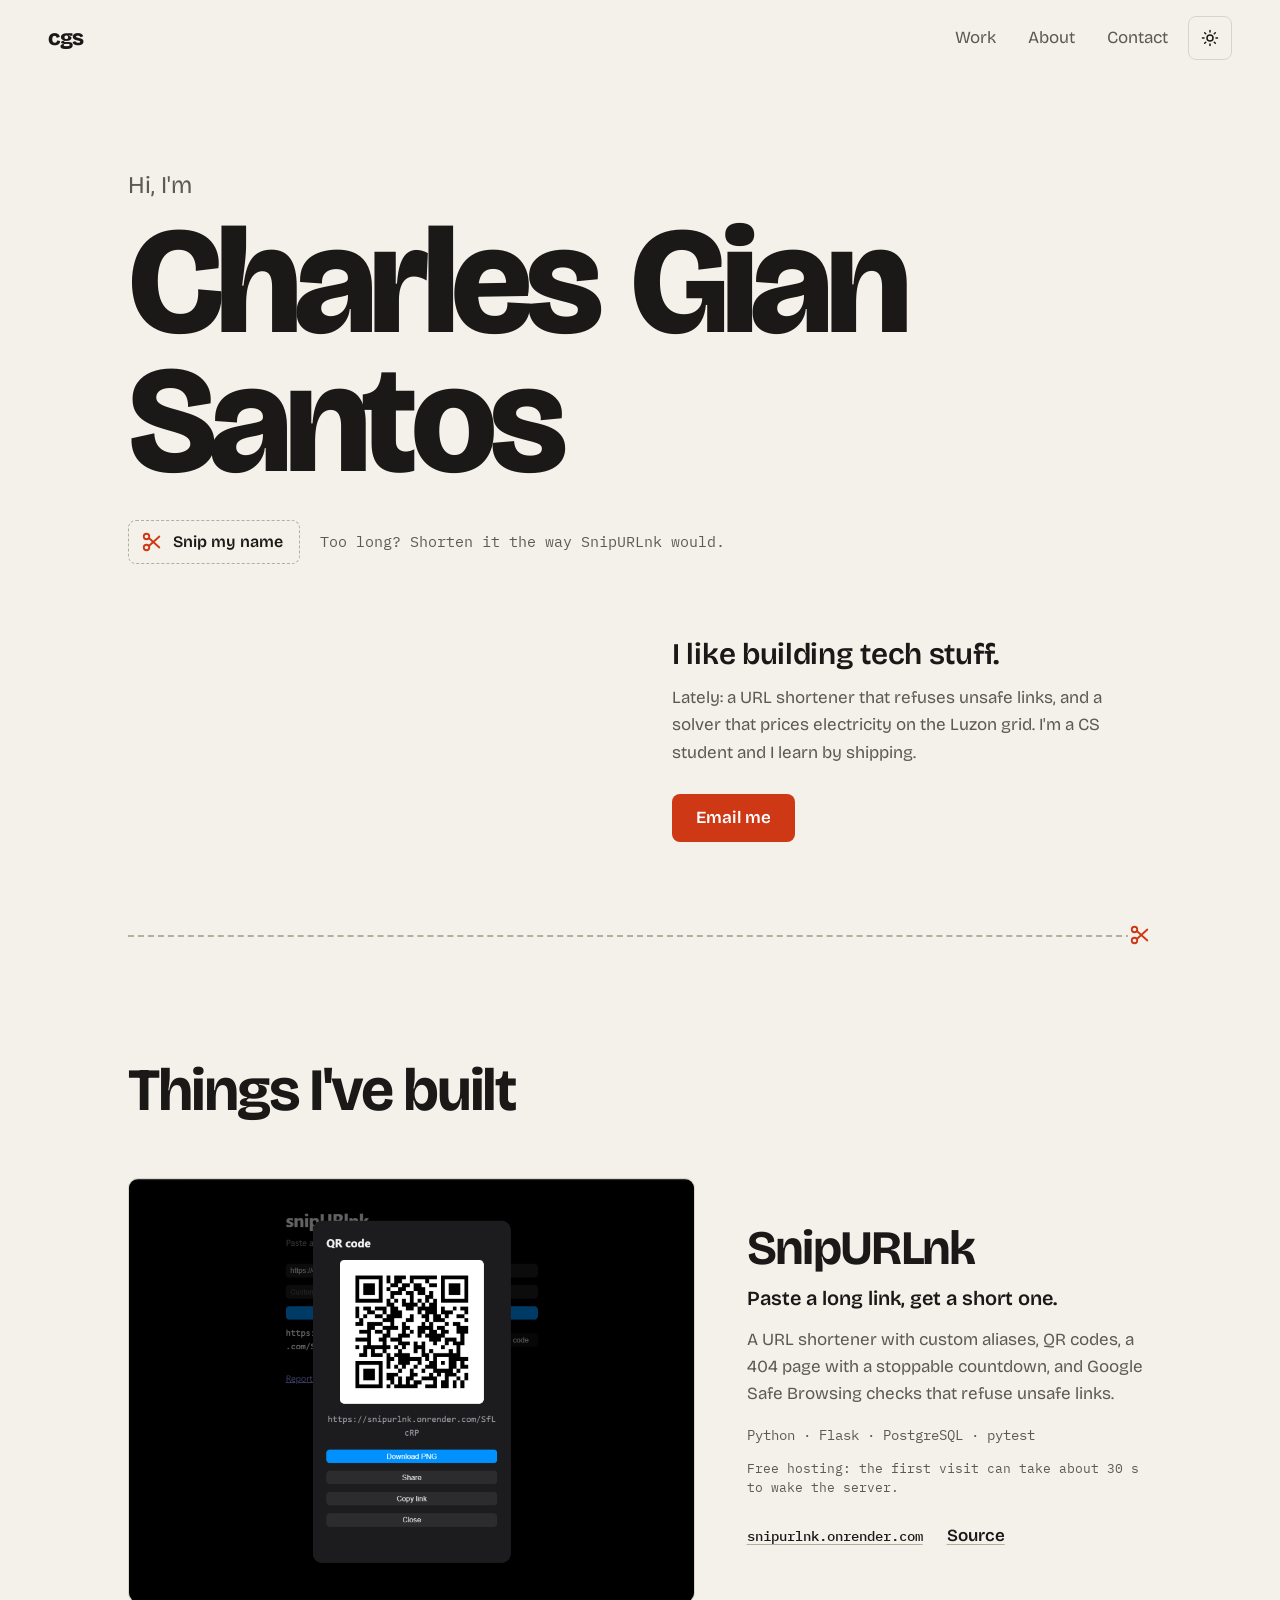
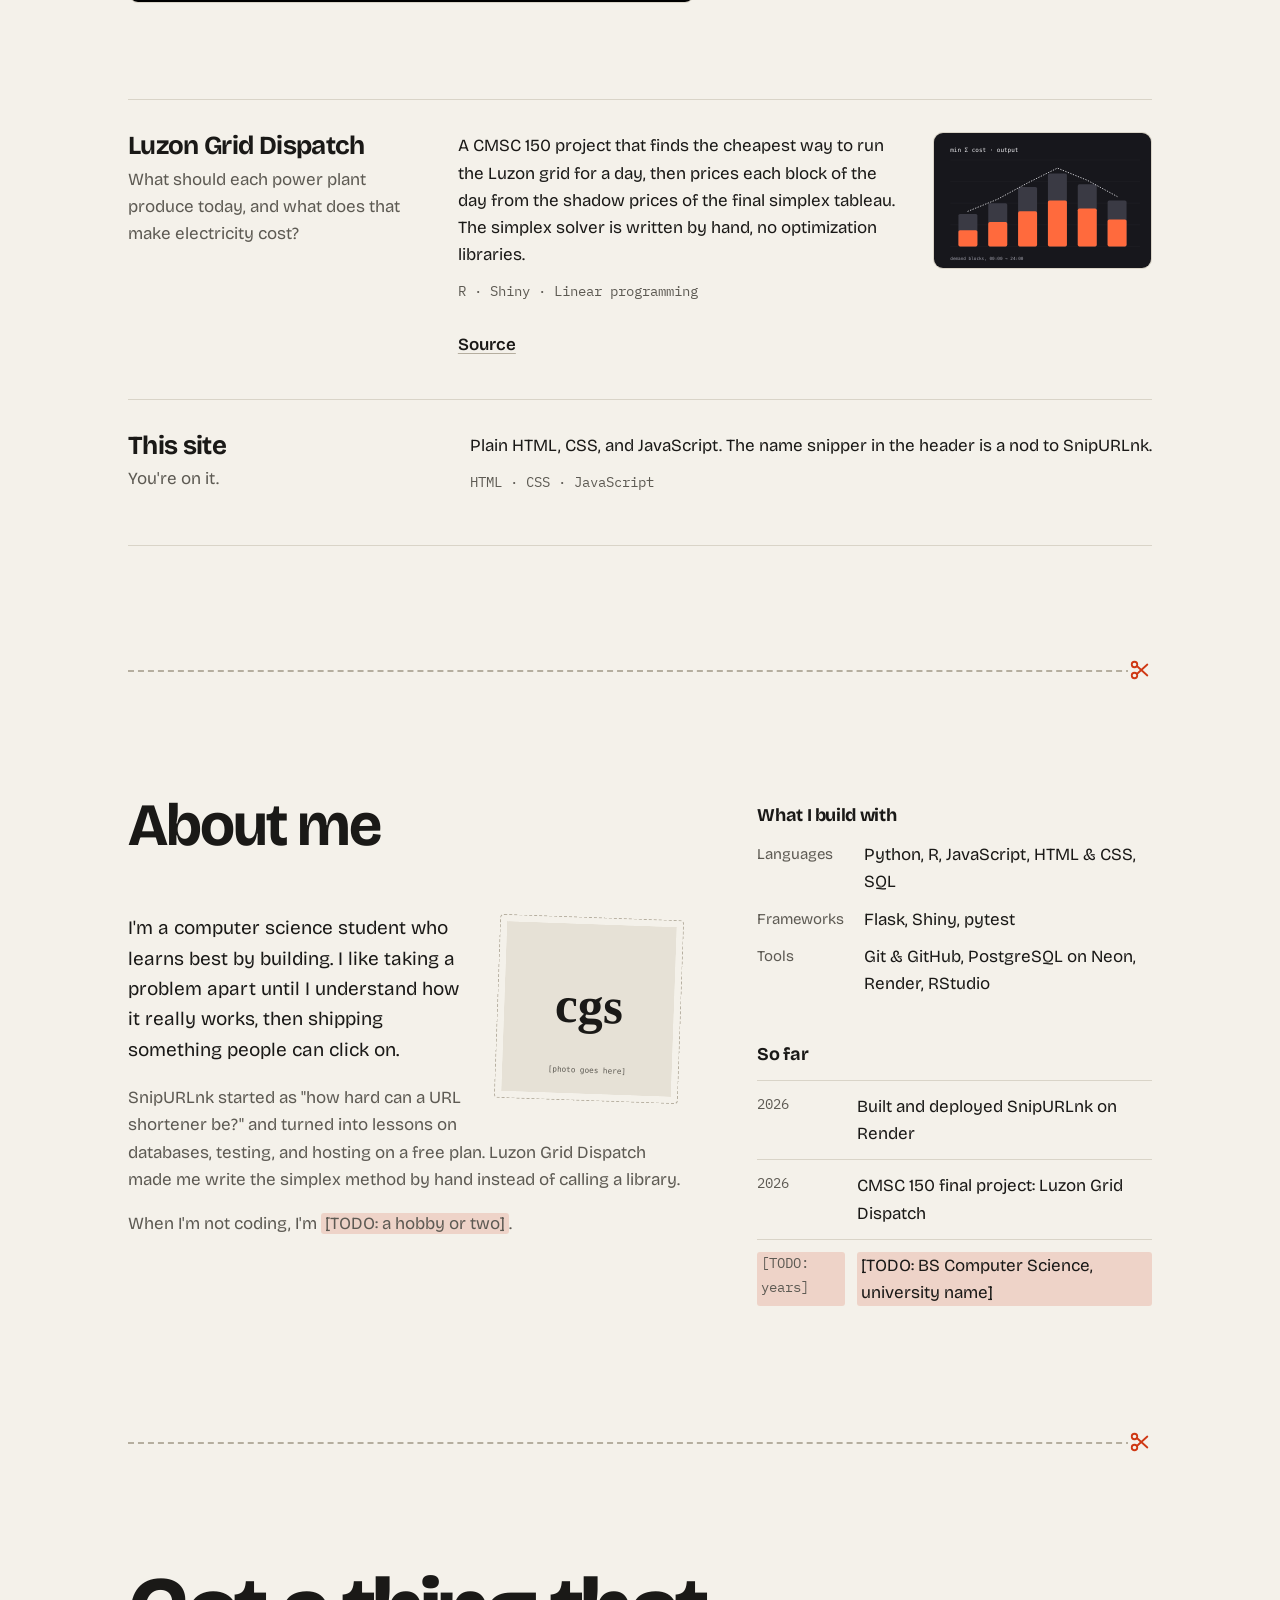
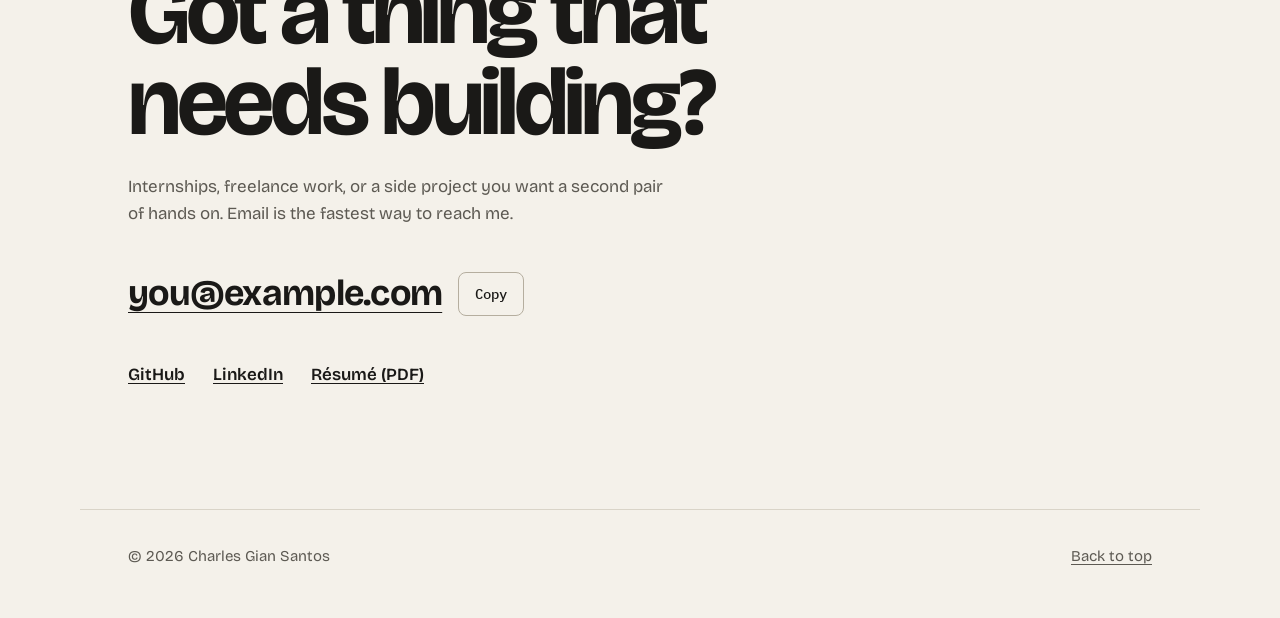
==== index.html @ cab55e43 "Initial portfolio site Plain HTML, CSS, and JS portfolio with a "snip" motif borrowed from SnipURLnk" ====
<!doctype html>
<html lang="en">
<head>
  <meta charset="utf-8">
  <meta name="viewport" content="width=device-width, initial-scale=1">
  <title>Charles Gian Santos | Portfolio</title>
  <meta name="description" content="Charles Gian Santos builds things like a URL shortener in Flask and a hand-written simplex solver for the Luzon power grid.">

  <!-- Open Graph (link previews) -->
  <meta property="og:type" content="website">
  <meta property="og:title" content="Charles Gian Santos | Portfolio">
  <meta property="og:description" content="I like building tech stuff. Here's some of it.">
  <!-- TODO: update once deployed, e.g. https://martinipolice.github.io/ -->
  <meta property="og:url" content="https://martinipolice.github.io/">
  <!-- TODO: add a 1200x630 image at assets/og-image.png, then uncomment -->
  <!-- <meta property="og:image" content="https://martinipolice.github.io/assets/og-image.png"> -->
  <meta name="twitter:card" content="summary_large_image">

  <link rel="icon" href="assets/favicon.svg" type="image/svg+xml">
  <meta name="theme-color" content="#f4f1ea" media="(prefers-color-scheme: light)">
  <meta name="theme-color" content="#141311" media="(prefers-color-scheme: dark)">

  <link rel="preconnect" href="https://fonts.googleapis.com">
  <link rel="preconnect" href="https://fonts.gstatic.com" crossorigin>
  <link href="https://fonts.googleapis.com/css2?family=Bricolage+Grotesque:opsz,wght@12..96,400..800&family=IBM+Plex+Mono:wght@400;500&display=swap" rel="stylesheet">

  <!-- Apply the saved theme before first paint so there's no flash -->
  <script>
    document.documentElement.classList.add('js');
    try { var t = localStorage.getItem('theme'); if (t) document.documentElement.dataset.theme = t; } catch (e) {}
  </script>
  <link rel="stylesheet" href="styles.css">
</head>
<body>
  <a class="skip-link" href="#main">Skip to content</a>

  <header class="nav">
    <a class="nav__logo" href="#top" aria-label="Charles Gian Santos, back to top">cgs</a>
    <nav aria-label="Main">
      <ul class="nav__links">
        <li><a href="#work">Work</a></li>
        <li><a href="#about">About</a></li>
        <li><a href="#contact">Contact</a></li>
      </ul>
    </nav>
    <button class="theme-toggle" type="button" aria-label="Switch to dark theme">
      <svg class="icon-sun" viewBox="0 0 24 24" aria-hidden="true"><circle cx="12" cy="12" r="4"/><path d="M12 2v2M12 20v2M4.9 4.9l1.4 1.4M17.7 17.7l1.4 1.4M2 12h2M20 12h2M4.9 19.1l1.4-1.4M17.7 6.3l1.4-1.4"/></svg>
      <svg class="icon-moon" viewBox="0 0 24 24" aria-hidden="true"><path d="M21 12.8A9 9 0 1 1 11.2 3a7 7 0 0 0 9.8 9.8z"/></svg>
    </button>
  </header>

  <main id="main">
    <!-- HERO: the name snipper -->
    <section class="hero" id="top">
      <p class="hero__hi">Hi, I'm</p>
      <h1 class="snip" id="snip-name">Charles Gian Santos</h1>

      <div class="snip__controls">
        <button class="snip__btn" type="button" aria-pressed="false" aria-controls="snip-name">
          <svg class="scissors" viewBox="0 0 24 24" aria-hidden="true"><circle cx="6" cy="6" r="3"/><circle cx="6" cy="18" r="3"/><path class="blade-a" d="M8.6 7.6 20 18"/><path class="blade-b" d="M8.6 16.4 20 6"/></svg>
          <span class="snip__label">Snip my name</span>
        </button>
        <p class="snip__out" aria-live="polite">Too long? Shorten it the way SnipURLnk would.</p>
      </div>

      <div class="hero__lede">
        <p class="hero__line">I like building tech stuff.</p>
        <!-- TODO: replace this placeholder with your own one-liner -->
        <p class="hero__pitch">Lately: a URL shortener that refuses unsafe links, and a solver that prices electricity on the Luzon grid. I'm a CS student and I learn by shipping.</p>
        <a class="btn" href="mailto:you@example.com">Email me</a>
      </div>
    </section>

    <div class="cut" aria-hidden="true"><span class="cut__line"></span><svg class="cut__scissors scissors" viewBox="0 0 24 24"><circle cx="6" cy="6" r="3"/><circle cx="6" cy="18" r="3"/><path class="blade-a" d="M8.6 7.6 20 18"/><path class="blade-b" d="M8.6 16.4 20 6"/></svg></div>

    <!-- WORK (rendered from projects.js) -->
    <section class="section work" id="work" aria-labelledby="work-title">
      <h2 id="work-title" class="section__title">Things I've built</h2>
      <div id="projects"></div>
      <noscript><p>My projects are on <a href="https://github.com/martinipolice">GitHub</a>.</p></noscript>
    </section>

    <div class="cut" aria-hidden="true"><span class="cut__line"></span><svg class="cut__scissors scissors" viewBox="0 0 24 24"><circle cx="6" cy="6" r="3"/><circle cx="6" cy="18" r="3"/><path class="blade-a" d="M8.6 7.6 20 18"/><path class="blade-b" d="M8.6 16.4 20 6"/></svg></div>

    <!-- ABOUT: bio, toolkit, and timeline -->
    <section class="section about" id="about" aria-labelledby="about-title">
      <div class="about__main reveal">
        <h2 id="about-title" class="section__title">About me</h2>
        <!-- TODO: replace with your photo, e.g. assets/photo.jpg (square, ~800px) -->
        <img class="about__photo" src="assets/photo-placeholder.svg" alt="Placeholder for a photo of Charles Gian Santos" width="400" height="400" loading="lazy">
        <!-- TODO: rewrite this bio in your own words (~100 words) -->
        <p>I'm a computer science student who learns best by building. I like taking a problem apart until I understand how it really works, then shipping something people can click on.</p>
        <p>SnipURLnk started as "how hard can a URL shortener be?" and turned into lessons on databases, testing, and hosting on a free plan. Luzon Grid Dispatch made me write the simplex method by hand instead of calling a library.</p>
        <p>When I'm not coding, I'm <span class="todo">[TODO: a hobby or two]</span>.</p>
      </div>

      <div class="about__side">
        <div class="toolkit reveal">
          <h3>What I build with</h3>
          <dl>
            <dt>Languages</dt><dd>Python, R, JavaScript, HTML &amp; CSS, SQL</dd>
            <dt>Frameworks</dt><dd>Flask, Shiny, pytest</dd>
            <dt>Tools</dt><dd>Git &amp; GitHub, PostgreSQL on Neon, Render, RStudio</dd>
          </dl>
        </div>

        <div class="journey reveal">
          <h3>So far</h3>
          <!-- TODO: replace these entries with your real history; newest first -->
          <ol>
            <li><span class="journey__when">2026</span><span>Built and deployed SnipURLnk on Render</span></li>
            <li><span class="journey__when">2026</span><span>CMSC 150 final project: Luzon Grid Dispatch</span></li>
            <li><span class="journey__when todo">[TODO: years]</span><span class="todo">[TODO: BS Computer Science, university name]</span></li>
          </ol>
        </div>
      </div>
    </section>

    <div class="cut" aria-hidden="true"><span class="cut__line"></span><svg class="cut__scissors scissors" viewBox="0 0 24 24"><circle cx="6" cy="6" r="3"/><circle cx="6" cy="18" r="3"/><path class="blade-a" d="M8.6 7.6 20 18"/><path class="blade-b" d="M8.6 16.4 20 6"/></svg></div>

    <!-- CONTACT -->
    <section class="section contact" id="contact" aria-labelledby="contact-title">
      <h2 id="contact-title" class="contact__title reveal">Got a thing that needs building?</h2>
      <p class="contact__lead reveal">Internships, freelance work, or a side project you want a second pair of hands on. Email is the fastest way to reach me.</p>
      <div class="contact__email reveal">
        <!-- TODO: replace both copies of the placeholder address (and the hero's mailto) with your real email -->
        <a class="contact__mail" href="mailto:you@example.com">you@example.com</a>
        <button class="copy-btn" type="button" data-copy="you@example.com">Copy</button>
        <span class="copy-status" role="status" aria-live="polite"></span>
      </div>
      <ul class="contact__links reveal">
        <li><a href="https://github.com/martinipolice" rel="me">GitHub</a></li>
        <!-- TODO: add your LinkedIn URL -->
        <li><a href="https://www.linkedin.com/in/TODO" rel="me">LinkedIn</a></li>
        <!-- TODO: add assets/resume.pdf -->
        <li><a href="assets/resume.pdf" download>Résumé (PDF)</a></li>
      </ul>
    </section>
  </main>

  <footer class="footer">
    <p>© <span id="year">2026</span> Charles Gian Santos</p>
    <a href="#top">Back to top</a>
  </footer>

  <script src="projects.js"></script>
  <script src="main.js"></script>
</body>
</html>
---- styles.css ----
/*
  Design notes (why things look the way they do)
  - Paper + ink palette: the motif is "snipping", like cutting paper, so the base is warm paper and near-black ink.
  - One accent, cut red: only on the scissors, the snip cut line, and the one "Email me" button.
  - Bricolage Grotesque: a grotesque with slightly odd, hand-made details, so a big name feels personal, not corporate.
  - IBM Plex Mono: only for literal code-ish things (URLs, the snipped string, years, tech lists).
  - Dashed cut lines between sections: the identity motif, tied to SnipURLnk.
  - No shadows or cards: content sits flat on the page; images get a 1px border so screenshots don't bleed into the paper.
*/

/* ---------- Tokens ---------- */
:root {
  --bg: #f4f1ea;
  --text: #1a1917;
  --muted: #5d5a53;
  --line: #d9d4c8;
  --line-strong: #b5ae9f;
  --accent: #cf3814;
  --on-accent: #ffffff;

  --font: "Bricolage Grotesque", system-ui, -apple-system, "Segoe UI", sans-serif;
  --mono: "IBM Plex Mono", ui-monospace, Consolas, monospace;
  --max: 1120px;
  --gutter: clamp(16px, 5vw, 48px);
  --ease: cubic-bezier(.2, .7, .2, 1);
  color-scheme: light;
}

@media (prefers-color-scheme: dark) {
  :root:not([data-theme="light"]) {
    --bg: #141311; --text: #ece8df; --muted: #a29d92;
    --line: #2e2c28; --line-strong: #4a463f;
    --accent: #ff5a36; --on-accent: #141311;
    color-scheme: dark;
  }
}
:root[data-theme="dark"] {
  --bg: #141311; --text: #ece8df; --muted: #a29d92;
  --line: #2e2c28; --line-strong: #4a463f;
  --accent: #ff5a36; --on-accent: #141311;
  color-scheme: dark;
}

/* ---------- Base ---------- */
*, *::before, *::after { box-sizing: border-box; }
html { scroll-behavior: smooth; scroll-padding-top: 72px; -webkit-text-size-adjust: 100%; }
body {
  margin: 0;
  background: var(--bg);
  color: var(--text);
  font: 400 1.0625rem/1.6 var(--font);
  -webkit-font-smoothing: antialiased;
  overflow-x: hidden;
  transition: background-color .35s var(--ease), color .35s var(--ease);
}
img { max-width: 100%; display: block; }
a { color: inherit; text-underline-offset: .2em; text-decoration-thickness: 1px; }
h1, h2, h3 { margin: 0; line-height: 1.05; font-weight: 700; letter-spacing: -.02em; }
p { margin: 0 0 1em; }
::selection { background: var(--accent); color: var(--on-accent); }
:focus-visible { outline: 2px solid var(--accent); outline-offset: 3px; border-radius: 3px; }

.sr-only {
  position: absolute; width: 1px; height: 1px; padding: 0; margin: -1px;
  overflow: hidden; clip: rect(0 0 0 0); white-space: nowrap; border: 0;
}
.skip-link {
  position: fixed; left: 16px; top: -60px; z-index: 100;
  background: var(--text); color: var(--bg); padding: 10px 16px; border-radius: 8px;
  text-decoration: none; transition: top .2s;
}
.skip-link:focus { top: 16px; }
.todo { background: color-mix(in srgb, var(--accent) 16%, transparent); border-radius: 3px; padding: 0 4px; }

.scissors { fill: none; stroke: currentColor; stroke-width: 2; stroke-linecap: round; }
.scissors path { transform-origin: 14.3px 12px; }

/* ---------- Nav ---------- */
.nav {
  position: sticky; top: 0; z-index: 50;
  display: flex; align-items: center; gap: 20px;
  padding: 14px var(--gutter);
  /* the one blurred surface: content scrolls under the sticky bar */
  background: color-mix(in srgb, var(--bg) 85%, transparent);
  backdrop-filter: blur(10px); -webkit-backdrop-filter: blur(10px);
  border-bottom: 1px solid transparent;
  transition: border-color .3s, background-color .35s;
}
.nav.is-scrolled { border-bottom-color: var(--line); }
.nav__logo { font: 800 1.375rem/1 var(--font); letter-spacing: -.04em; text-decoration: none; margin-right: auto; padding: 11px 0; }
.nav__links { display: flex; gap: clamp(16px, 3vw, 32px); list-style: none; margin: 0; padding: 0; }
.nav__links a { display: inline-block; padding: 10px 0; text-decoration: none; color: var(--muted); transition: color .2s; }
.nav__links a:hover { color: var(--text); text-decoration: underline; }
.nav__links a.is-active { color: var(--text); }

.theme-toggle {
  width: 44px; height: 44px; display: grid; place-items: center; flex: none;
  border: 1px solid var(--line); border-radius: 8px;
  background: transparent; color: var(--text); cursor: pointer;
  transition: border-color .2s;
}
.theme-toggle:hover { border-color: var(--line-strong); }
.theme-toggle svg { grid-area: 1 / 1; width: 18px; height: 18px; fill: none; stroke: currentColor; stroke-width: 2; stroke-linecap: round; transition: transform .4s var(--ease), opacity .25s; }
.icon-moon { opacity: 0; transform: rotate(-90deg) scale(.5); }
:root[data-theme="dark"] .icon-sun { opacity: 0; transform: rotate(90deg) scale(.5); }
:root[data-theme="dark"] .icon-moon { opacity: 1; transform: none; }
@media (prefers-color-scheme: dark) {
  :root:not([data-theme="light"]) .icon-sun { opacity: 0; transform: rotate(90deg) scale(.5); }
  :root:not([data-theme="light"]) .icon-moon { opacity: 1; transform: none; }
}

/* ---------- Hero: name snipper ---------- */
.hero {
  max-width: var(--max); margin: 0 auto;
  padding: clamp(48px, 10vh, 112px) var(--gutter) clamp(56px, 9vh, 96px);
}
.hero__hi { font-size: clamp(1.125rem, 2.4vw, 1.5rem); color: var(--muted); margin-bottom: 8px; }

.snip {
  position: relative;
  font-size: clamp(3.25rem, 13vw, 9.5rem);
  font-weight: 800; font-variation-settings: "opsz" 96;
  letter-spacing: -.05em; line-height: .92;
  min-height: 1.84em; /* two lines, so snipping doesn't make the page jump */
}
.snip .word { display: inline-block; white-space: nowrap; }
.snip .ch {
  display: inline-block; vertical-align: top;
  max-width: var(--w, 1em); overflow: visible;
  transition: max-width .45s var(--ease) var(--dw, 0s), transform .45s var(--ease) var(--d, 0s), opacity .3s var(--d, 0s);
}
.snip .gap { display: inline-block; width: .22em; transition: width .45s var(--ease) var(--dw, 0s); }
.snip.is-snipped .ch.drop { max-width: 0; opacity: 0; transform: translateY(.45em) rotate(var(--r, 10deg)); }
.snip.is-snipped .gap { width: 0; }

/* the cut line that sweeps across while snipping */
.snip::after {
  content: ""; position: absolute; left: 0; right: 0; top: .46em; height: 0;
  border-top: 3px dashed var(--accent);
  transform: scaleX(0); transform-origin: left; opacity: 0; pointer-events: none;
}
.snip.is-cutting::after { animation: sweep .55s var(--ease) forwards; }
@keyframes sweep { 0% { transform: scaleX(0); opacity: 1; } 75% { transform: scaleX(1); opacity: 1; } 100% { transform: scaleX(1); opacity: 0; } }

.snip__controls { display: flex; flex-wrap: wrap; align-items: center; gap: 12px 20px; margin: 28px 0 0; }
.snip__btn {
  display: inline-flex; align-items: center; gap: 10px;
  min-height: 44px; padding: 0 16px 0 12px;
  font: 600 1rem/1 var(--font); color: var(--text);
  background: transparent; border: 1.5px dashed var(--line-strong); border-radius: 8px; cursor: pointer;
  transition: border-color .2s, background-color .2s;
}
.snip__btn:hover { border-color: var(--accent); }
.snip__btn .scissors { width: 22px; height: 22px; color: var(--accent); }
.snip__btn.is-snipping .blade-a { animation: blade-a .14s ease-in-out 4 alternate; }
.snip__btn.is-snipping .blade-b { animation: blade-b .14s ease-in-out 4 alternate; }
@keyframes blade-a { to { transform: rotate(-12deg); } }
@keyframes blade-b { to { transform: rotate(12deg); } }
.snip__out { font: 400 .9375rem/1.5 var(--mono); color: var(--muted); margin: 0; }
.snip__out b { font-weight: 500; color: var(--text); }

.hero__lede { max-width: 30rem; margin: clamp(48px, 8vh, 80px) 0 0 auto; }
.hero__line { font-size: clamp(1.375rem, 3vw, 1.875rem); font-weight: 600; letter-spacing: -.01em; line-height: 1.2; margin-bottom: 12px; }
.hero__pitch { color: var(--muted); margin-bottom: 28px; }

.btn {
  display: inline-flex; align-items: center; justify-content: center;
  min-height: 48px; padding: 0 24px; border-radius: 8px;
  font: 600 1.0625rem/1 var(--font); text-decoration: none;
  background: var(--accent); color: var(--on-accent);
  transition: transform .2s var(--ease), filter .2s;
}
.btn:hover { filter: brightness(1.08); }
.btn:active { transform: translateY(1px); }

/* ---------- Cut-line divider (identity motif) ---------- */
.cut { position: relative; max-width: var(--max); margin: 0 auto; height: 24px; padding: 0 var(--gutter); }
.cut__line {
  position: absolute; left: var(--gutter); right: var(--gutter); top: 50%;
  border-top: 2px dashed var(--line-strong);
  transform-origin: left;
}
.cut__scissors {
  position: absolute; top: 0; left: var(--gutter); width: 24px; height: 24px;
  color: var(--accent); background: var(--bg); padding: 1px;
  transition: background-color .35s;
}
.js .cut__line { transform: scaleX(0); }
.js .cut.is-in .cut__line { transform: scaleX(1); transition: transform 1.1s var(--ease); }
.js .cut.is-in .cut__scissors { animation: travel 1.1s var(--ease) forwards; }
.js .cut.is-in .blade-a { animation: blade-a .12s ease-in-out 8 alternate; }
.js .cut.is-in .blade-b { animation: blade-b .12s ease-in-out 8 alternate; }
@keyframes travel { from { left: var(--gutter); } to { left: calc(100% - var(--gutter) - 24px); } }
.js .cut.is-done .cut__scissors { left: calc(100% - var(--gutter) - 24px); animation: none; }

/* ---------- Sections ---------- */
.section { max-width: var(--max); margin: 0 auto; padding: clamp(64px, 10vw, 112px) var(--gutter); }
.section__title { font-size: clamp(2.25rem, 6vw, 3.75rem); letter-spacing: -.035em; margin-bottom: clamp(32px, 5vw, 56px); }

/* Scroll reveal: a short fade so sections arrive in reading order. Hidden only when JS runs. */
.js .reveal { opacity: 0; transform: translateY(16px); transition: opacity .7s var(--ease), transform .7s var(--ease); }
.js .reveal.is-in { opacity: 1; transform: none; }

/* ---------- Work ---------- */
.mono-list { font: 400 .875rem/1.6 var(--mono); color: var(--muted); margin: 0 0 20px; }
.links { display: flex; flex-wrap: wrap; gap: 8px 24px; }
.links a { display: inline-flex; align-items: center; min-height: 44px; font-weight: 600; text-decoration: underline; text-decoration-color: var(--line-strong); }
.links a:hover { text-decoration-color: currentColor; }
.links .url { font: 500 .875rem/1 var(--mono); }
.note { font: 400 .8125rem/1.5 var(--mono); color: var(--muted); margin: -8px 0 16px; }
.shot { border: 1px solid var(--line); border-radius: 10px; overflow: hidden; background: var(--line); }
.shot img { width: 100%; height: 100%; object-fit: cover; }

/* Featured: the live, most complete project gets the most room */
.feature { display: grid; grid-template-columns: minmax(0, 7fr) minmax(0, 5fr); gap: clamp(24px, 4vw, 56px); align-items: center; margin-bottom: clamp(56px, 8vw, 96px); }
.feature .shot { aspect-ratio: 4 / 3; }
.feature .shot img { object-position: 50% 30%; }
.feature__title { font-size: clamp(2rem, 4.5vw, 3rem); letter-spacing: -.035em; margin-bottom: 8px; }
.feature__summary { font-size: 1.25rem; font-weight: 600; margin-bottom: 12px; }
.feature p.desc { color: var(--muted); }

/* Other projects: plain rows, lighter weight */
.rows { list-style: none; margin: 0; padding: 0; border-top: 1px solid var(--line); }
.row { display: grid; grid-template-columns: minmax(0, 4fr) minmax(0, 6fr) minmax(0, 3fr); gap: 16px clamp(20px, 3vw, 40px); padding: 32px 0; border-bottom: 1px solid var(--line); }
.row__title { font-size: 1.625rem; letter-spacing: -.025em; margin-bottom: 6px; }
.row__summary { color: var(--muted); margin: 0; }
.row .desc { margin-bottom: 12px; }
.row .shot { aspect-ratio: 16 / 10; align-self: start; }
.row--text { grid-template-columns: minmax(0, 4fr) minmax(0, 9fr); }

/* ---------- About ---------- */
.about { display: grid; grid-template-columns: minmax(0, 7fr) minmax(0, 5fr); gap: clamp(40px, 6vw, 88px); align-items: start; }
.about__photo {
  float: right; width: clamp(120px, 22vw, 184px); height: auto; margin: 4px 0 16px 24px;
  border: 1.5px dashed var(--line-strong); padding: 6px; border-radius: 4px;
  transform: rotate(2deg);
}
.about__main p { color: var(--muted); }
.about__main p:first-of-type { color: var(--text); font-size: 1.1875rem; }
.about__side { display: grid; gap: 48px; padding-top: 12px; }
.about__side h3 { font-size: 1.125rem; margin-bottom: 16px; }
.toolkit dl { margin: 0; display: grid; grid-template-columns: auto 1fr; gap: 10px 20px; }
.toolkit dt { color: var(--muted); font-size: .9375rem; padding-top: 1px; }
.toolkit dd { margin: 0; }
.journey ol { list-style: none; margin: 0; padding: 0; }
.journey li { display: grid; grid-template-columns: 5.5rem 1fr; gap: 12px; padding: 12px 0; border-top: 1px solid var(--line); }
.journey__when { font: 400 .875rem/1.7 var(--mono); color: var(--muted); }

/* ---------- Contact ---------- */
.contact__title { font-size: clamp(2.5rem, 8vw, 6rem); letter-spacing: -.045em; line-height: .95; max-width: 12ch; margin-bottom: 24px; }
.contact__lead { color: var(--muted); max-width: 34rem; margin-bottom: 32px; }
.contact__email { display: flex; flex-wrap: wrap; align-items: center; gap: 12px 16px; margin-bottom: 24px; }
.contact__mail { display: inline-block; padding: 6px 0; font-size: clamp(1.375rem, 4vw, 2.25rem); font-weight: 700; letter-spacing: -.02em; overflow-wrap: anywhere; }
.copy-btn {
  min-height: 44px; padding: 0 16px; border-radius: 8px; cursor: pointer;
  font: 500 .875rem/1 var(--mono); color: var(--text);
  background: transparent; border: 1px solid var(--line-strong);
  transition: border-color .2s;
}
.copy-btn:hover { border-color: var(--text); }
.copy-status { font: 400 .875rem/1 var(--mono); color: var(--muted); }
.contact__links { display: flex; flex-wrap: wrap; gap: 4px 28px; list-style: none; padding: 0; margin: 0; }
.contact__links a { display: inline-flex; align-items: center; min-height: 44px; font-weight: 600; }

/* ---------- Footer ---------- */
.footer {
  max-width: var(--max); margin: 0 auto; padding: 24px var(--gutter) 40px;
  display: flex; flex-wrap: wrap; justify-content: space-between; align-items: center; gap: 12px;
  border-top: 1px solid var(--line); font-size: .9375rem; color: var(--muted);
}
.footer p { margin: 0; }
.footer a { display: inline-flex; align-items: center; min-height: 44px; }

/* ---------- Responsive ---------- */
@media (max-width: 860px) {
  .feature, .about { grid-template-columns: 1fr; }
  .row, .row--text { grid-template-columns: 1fr; }
  .row .shot { max-width: 420px; }
}
@media (max-width: 480px) {
  .nav { gap: 12px; }
  .nav__links { gap: 16px; }
  .hero__lede { margin-left: 0; }
  .btn { width: 100%; }
  .about__photo { margin-left: 16px; }
}

/* ---------- Reduced motion ---------- */
@media (prefers-reduced-motion: reduce) {
  html { scroll-behavior: auto; }
  *, *::before, *::after { animation: none !important; transition-duration: .01ms !important; transition-delay: 0s !important; }
  .js .reveal { opacity: 1; transform: none; }
  .js .cut__line { transform: scaleX(1); }
  .js .cut__scissors { left: calc(100% - var(--gutter) - 24px); }
}
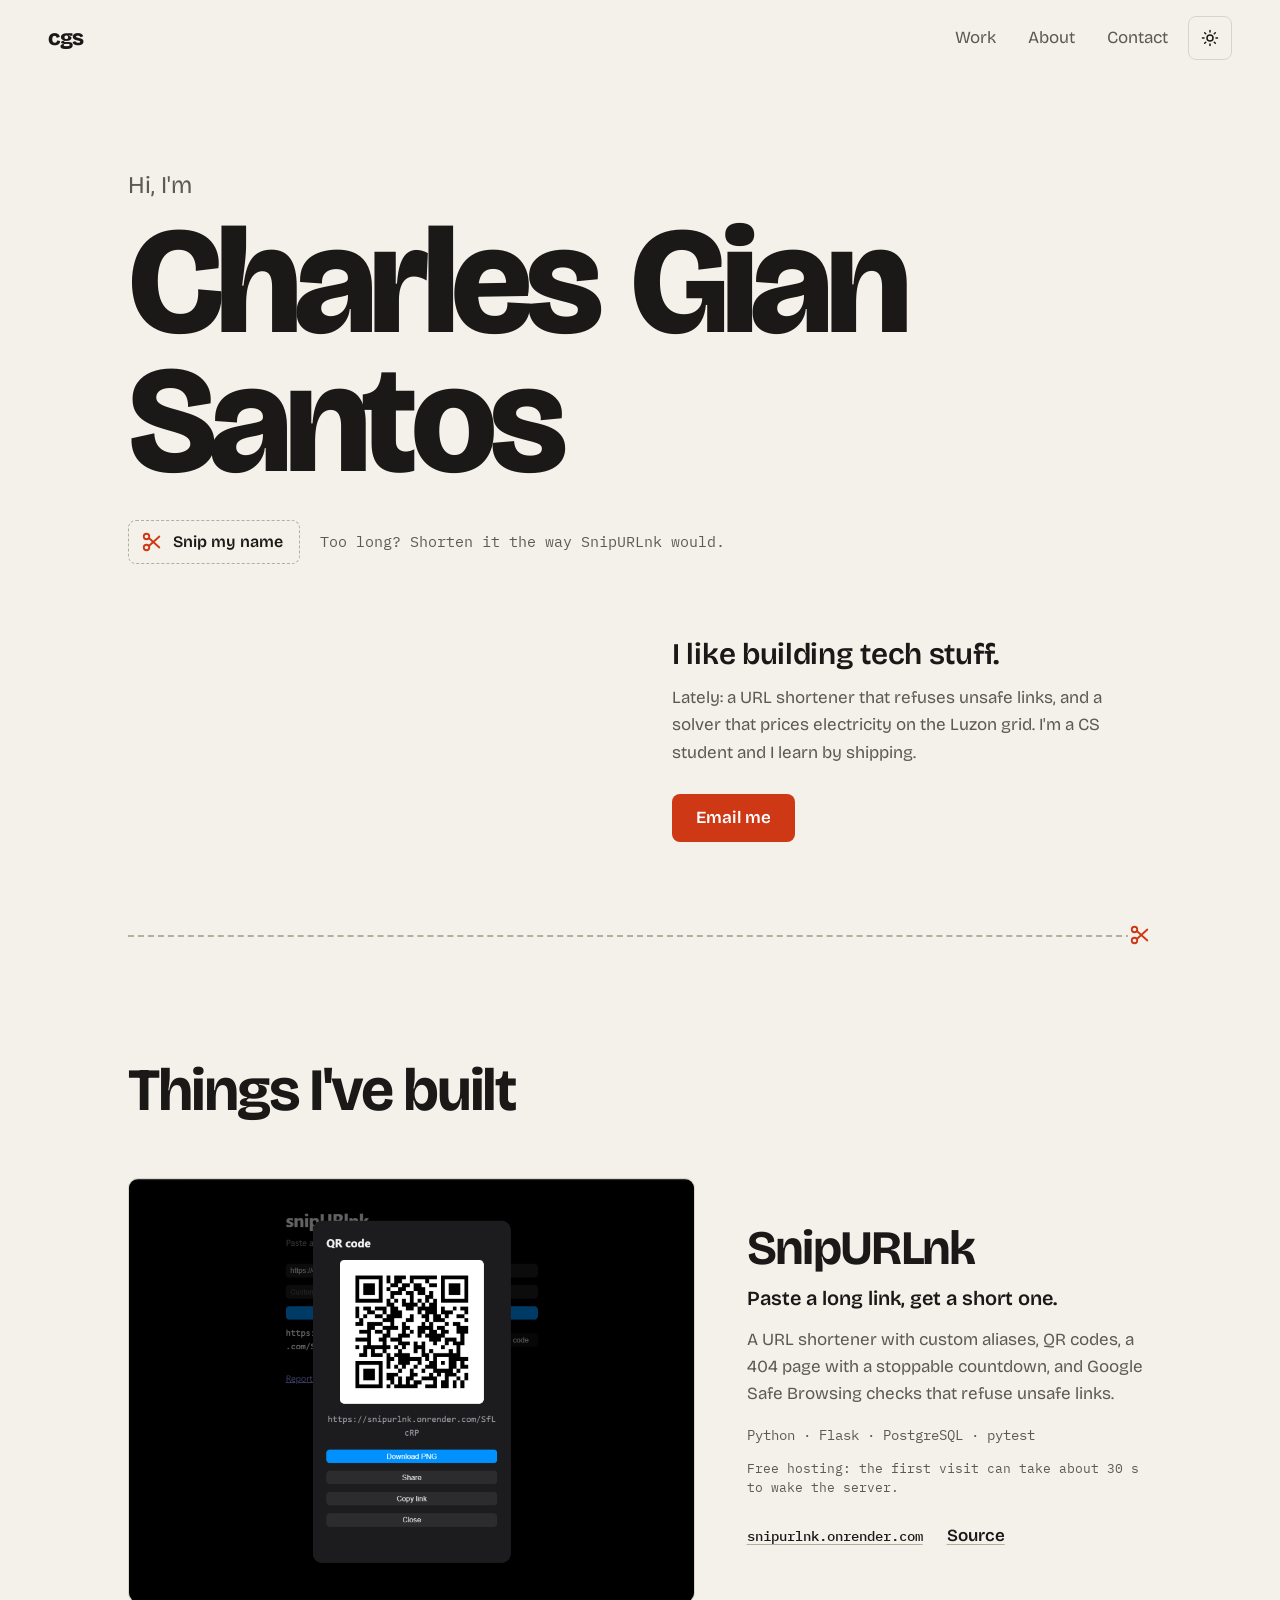
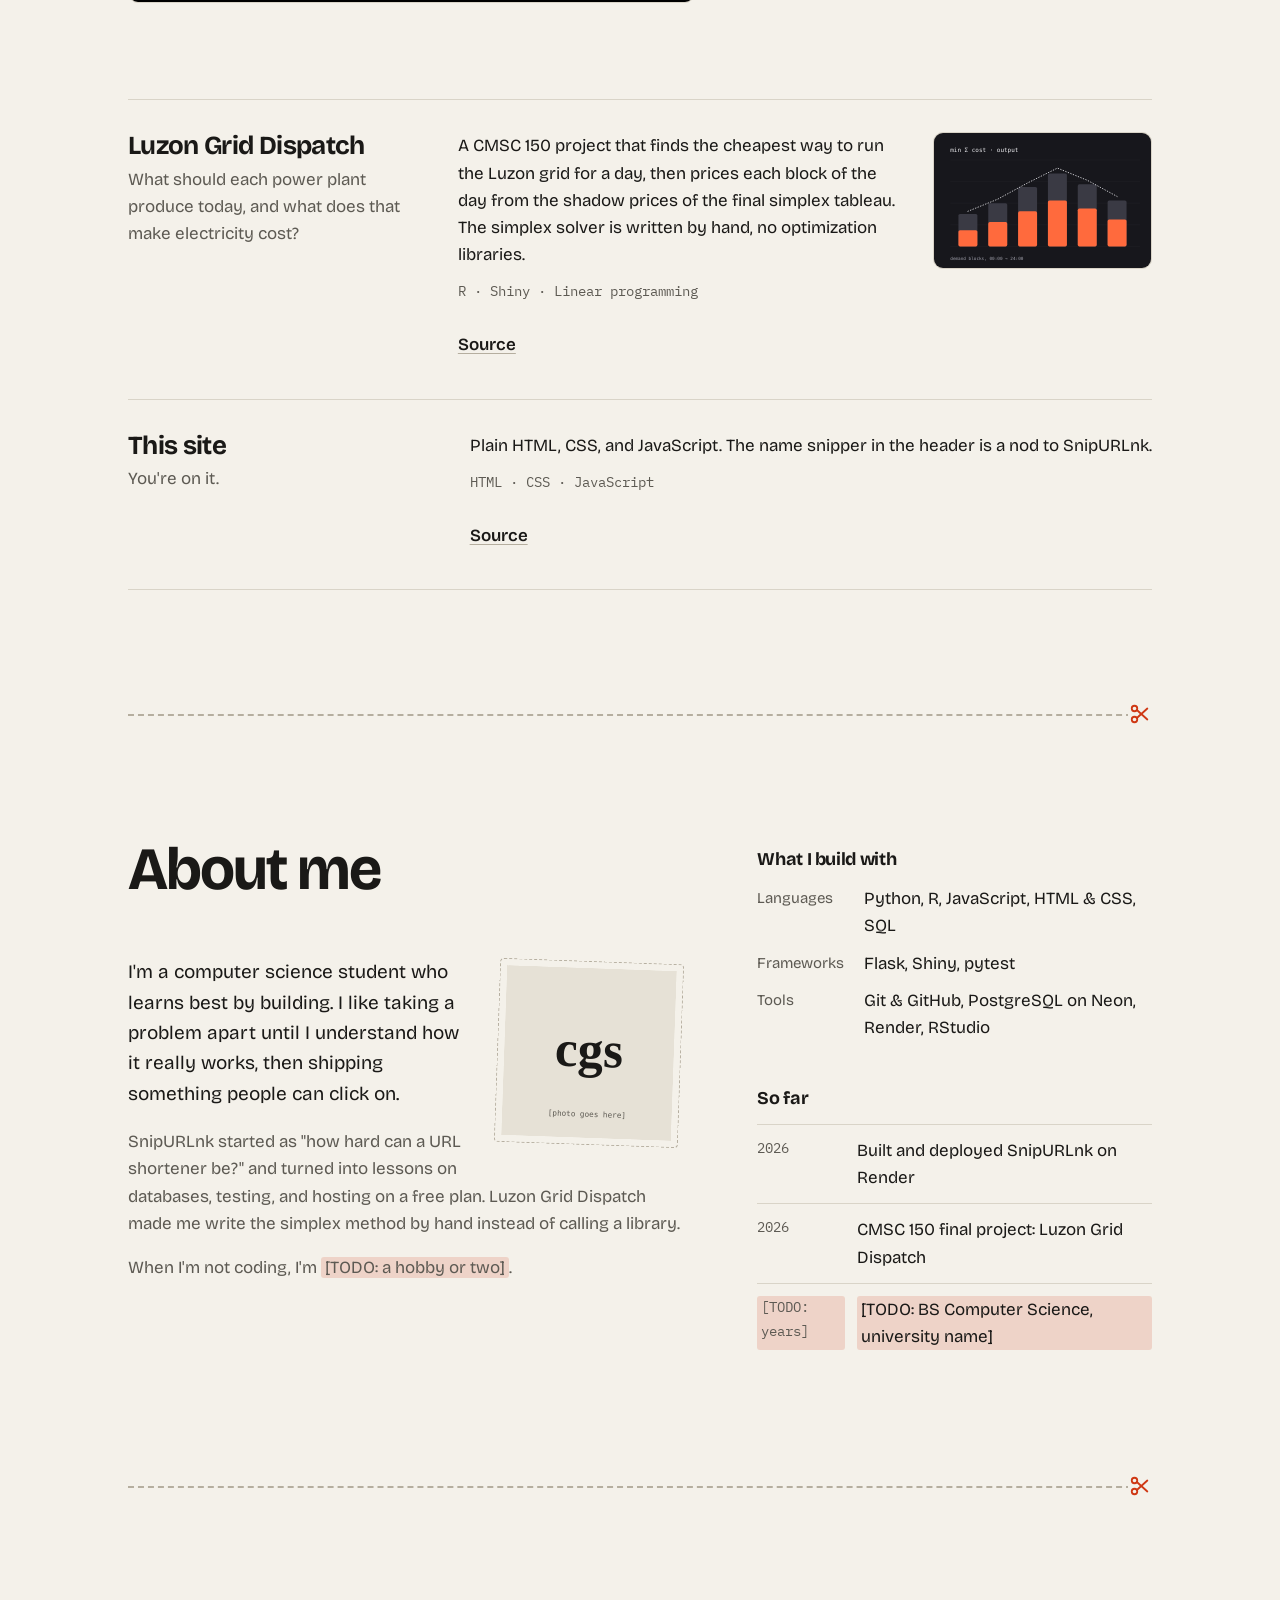
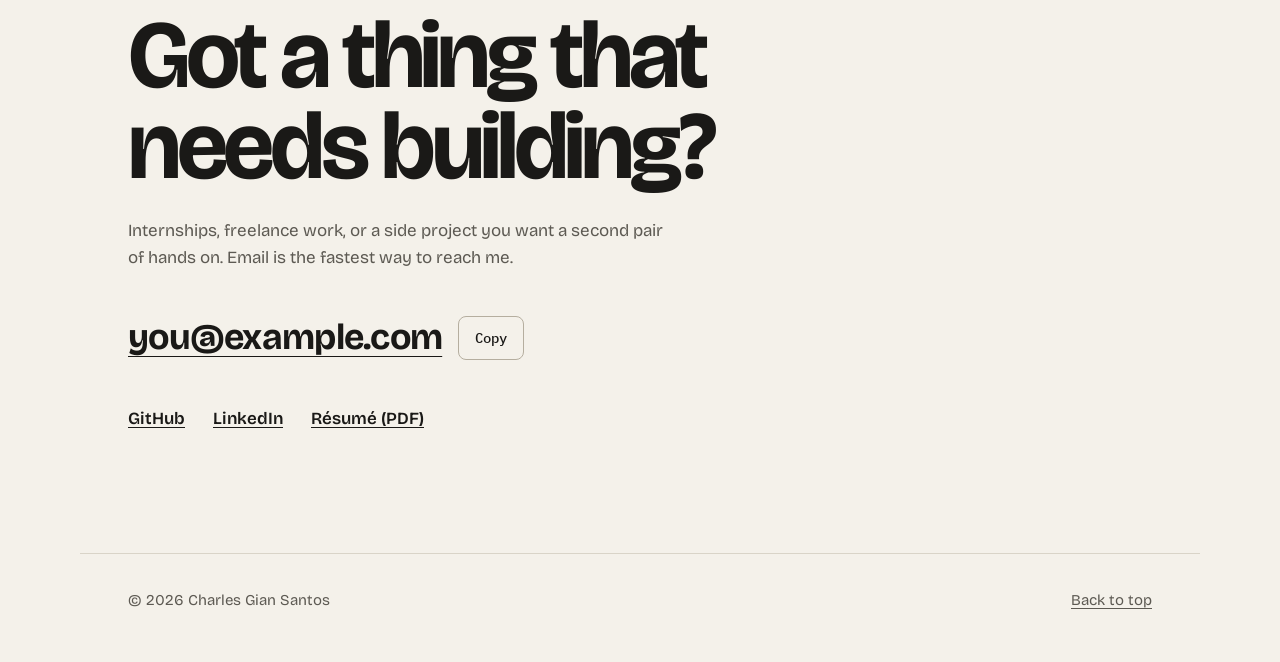
==== commit 0f244072: "Link this site's source repo Co-Authored-By: Claude Opus 5.5 <noreply@anthropic.com>" ====
--- a/index.html
+++ b/index.html
@@ -10,7 +10,6 @@
   <meta property="og:type" content="website">
   <meta property="og:title" content="Charles Gian Santos | Portfolio">
   <meta property="og:description" content="I like building tech stuff. Here's some of it.">
-  <!-- TODO: update once deployed, e.g. https://martinipolice.github.io/ -->
   <meta property="og:url" content="https://martinipolice.github.io/">
   <!-- TODO: add a 1200x630 image at assets/og-image.png, then uncomment -->
   <!-- <meta property="og:image" content="https://martinipolice.github.io/assets/og-image.png"> -->
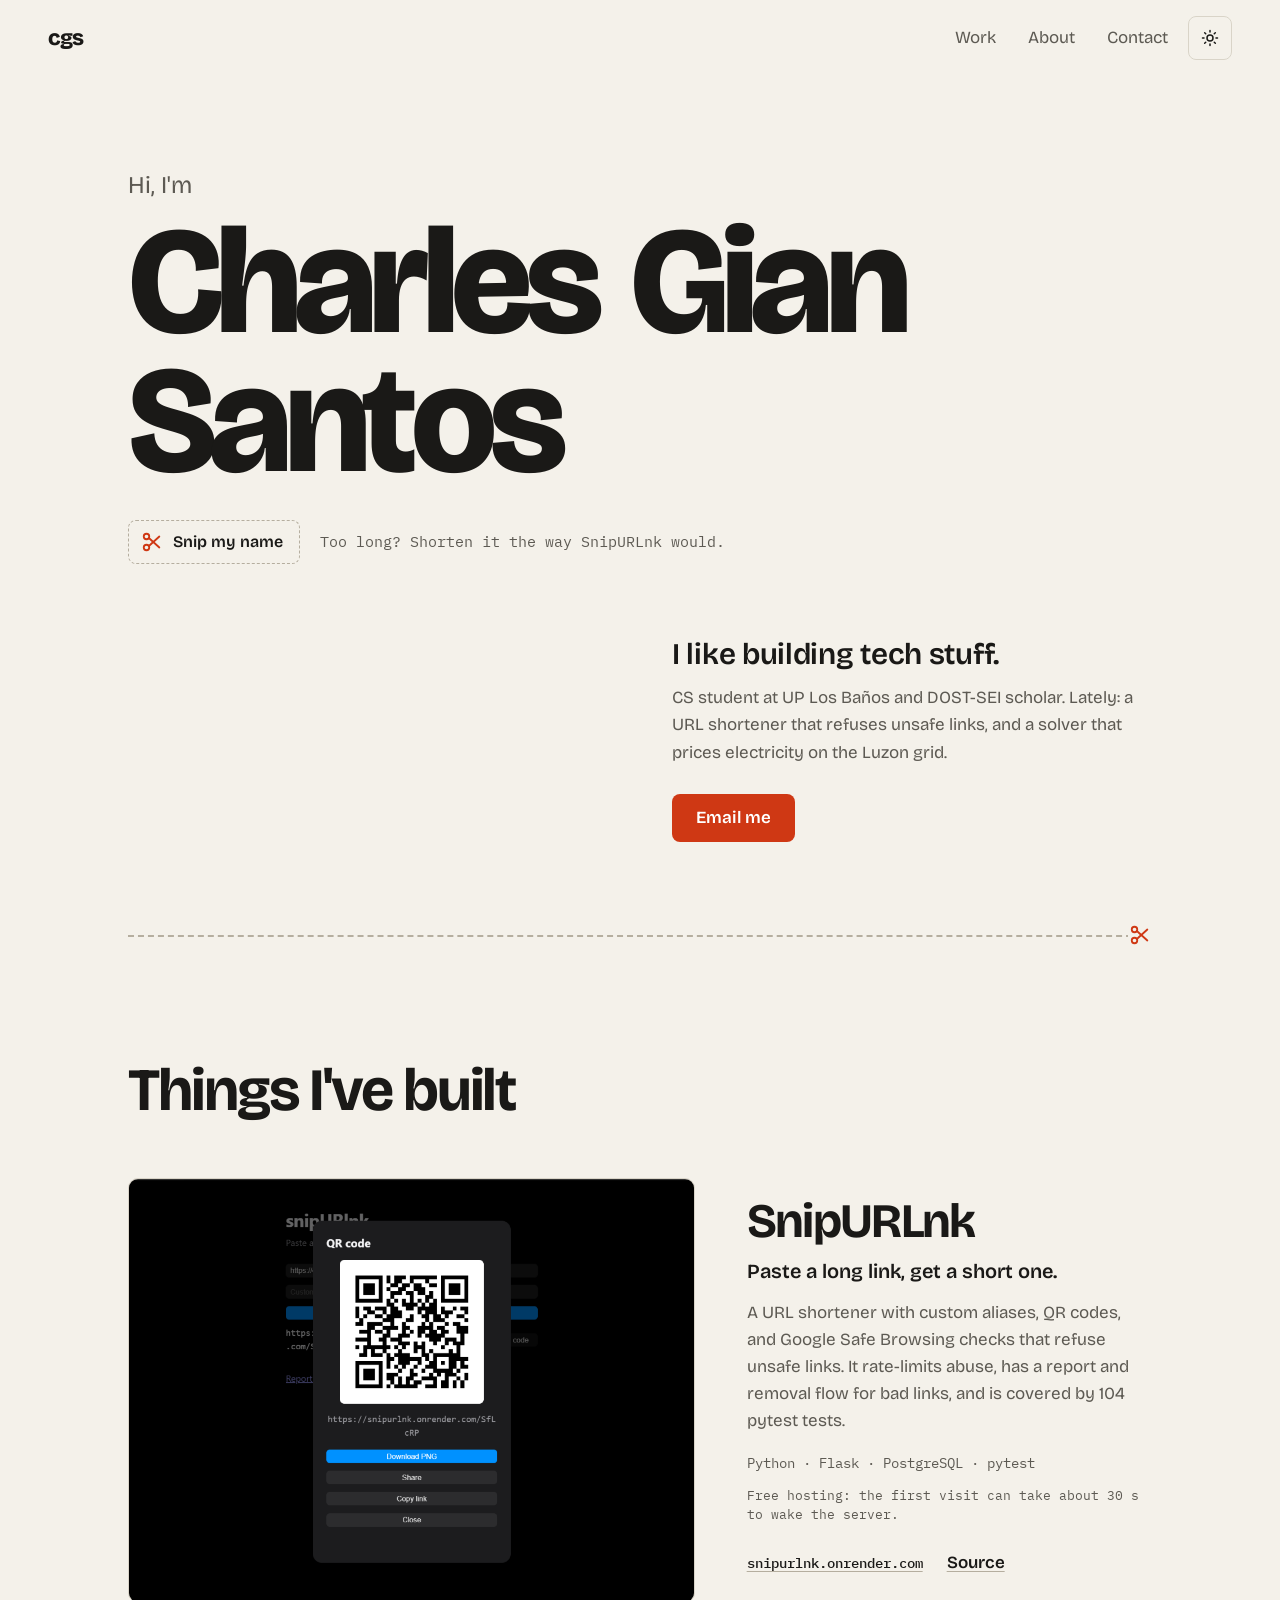
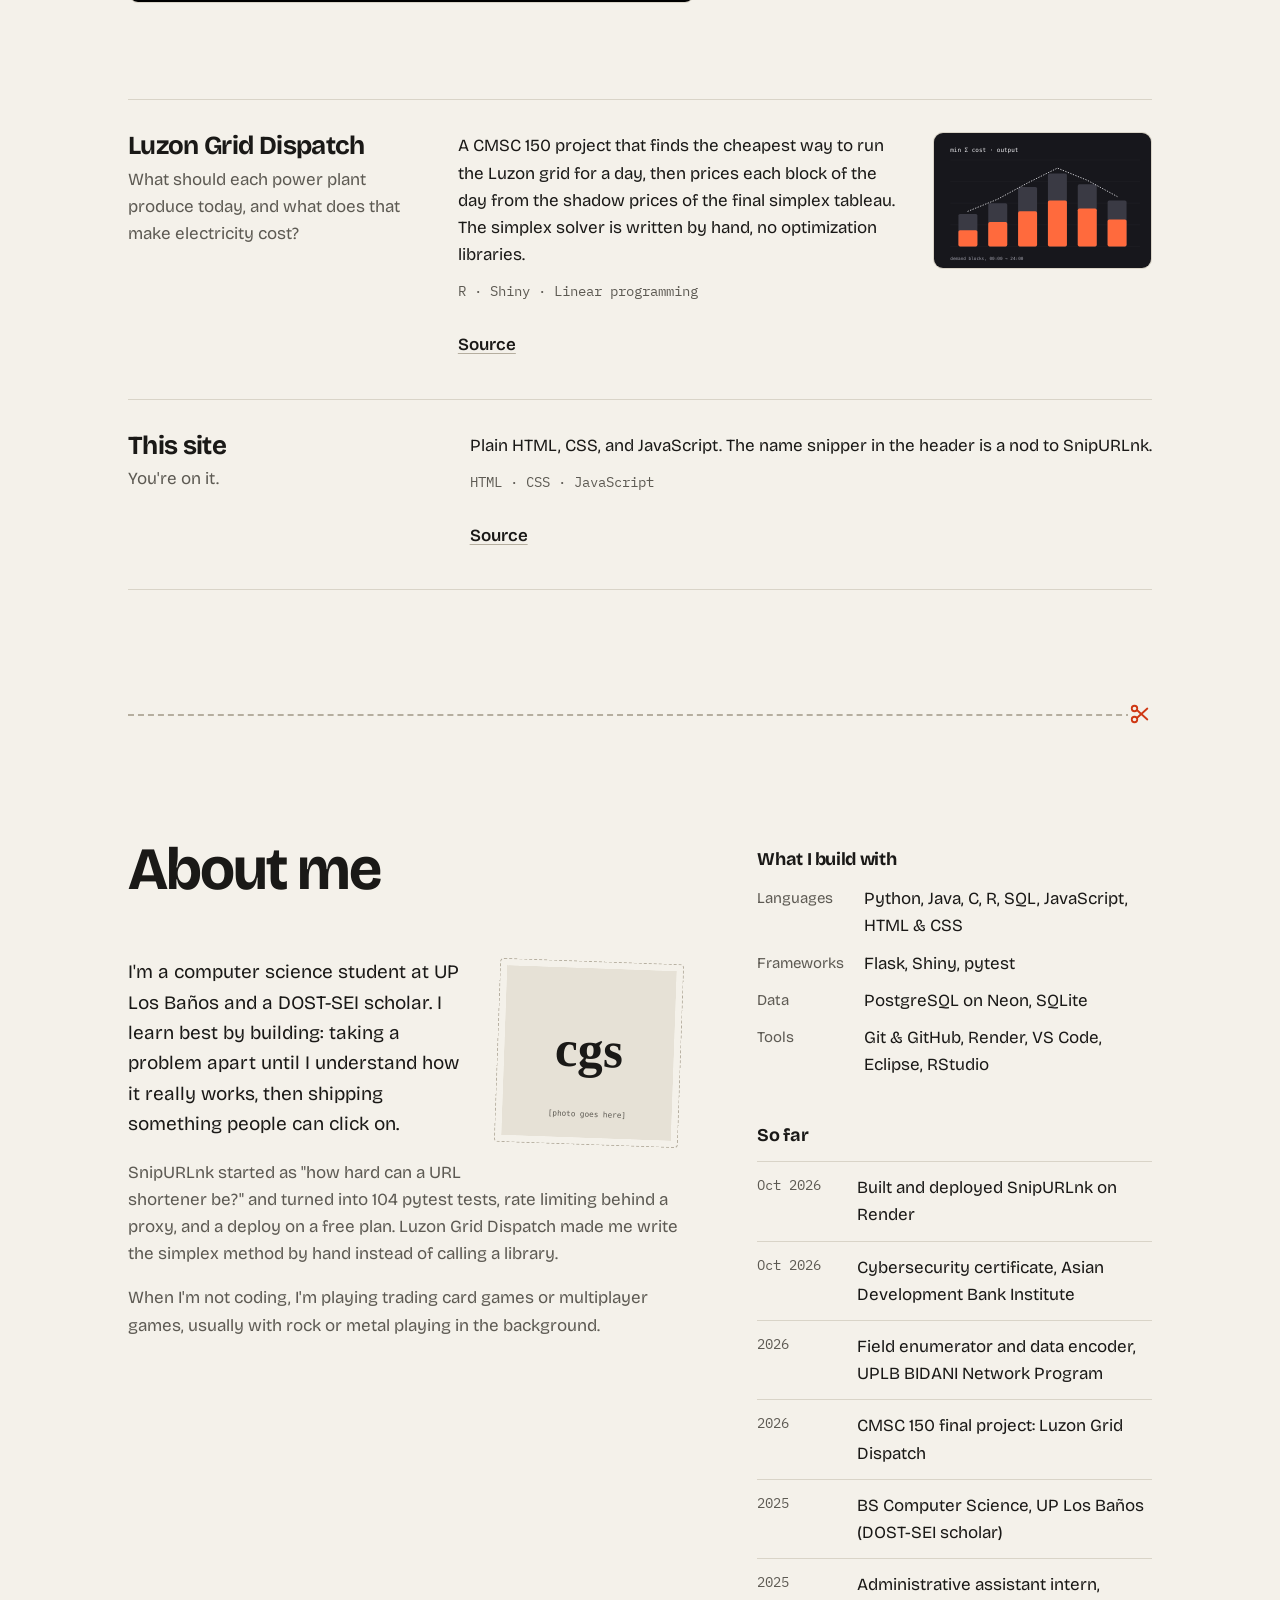
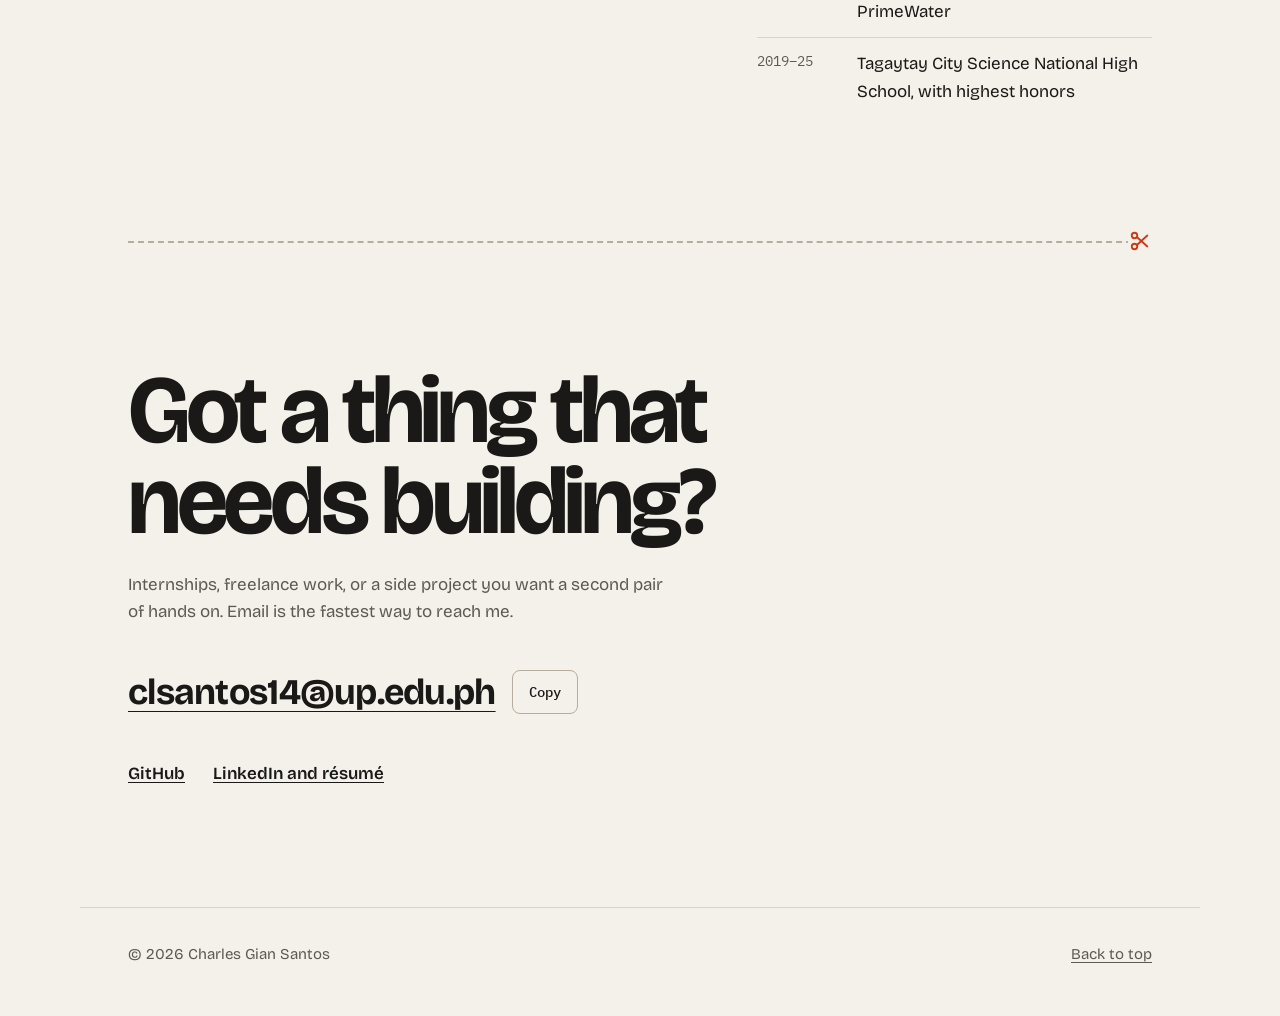
==== commit 5807ceb3: "Fill in real profile info from resume and LinkedIn UPLB and DOST-SEI in the pitch and bio, real emai" ====
--- a/index.html
+++ b/index.html
@@ -64,9 +64,8 @@
 
       <div class="hero__lede">
         <p class="hero__line">I like building tech stuff.</p>
-        <!-- TODO: replace this placeholder with your own one-liner -->
-        <p class="hero__pitch">Lately: a URL shortener that refuses unsafe links, and a solver that prices electricity on the Luzon grid. I'm a CS student and I learn by shipping.</p>
-        <a class="btn" href="mailto:you@example.com">Email me</a>
+        <p class="hero__pitch">CS student at UP Los Baños and DOST-SEI scholar. Lately: a URL shortener that refuses unsafe links, and a solver that prices electricity on the Luzon grid.</p>
+        <a class="btn" href="mailto:clsantos14@up.edu.ph">Email me</a>
       </div>
     </section>
 
@@ -87,29 +86,32 @@
         <h2 id="about-title" class="section__title">About me</h2>
         <!-- TODO: replace with your photo, e.g. assets/photo.jpg (square, ~800px) -->
         <img class="about__photo" src="assets/photo-placeholder.svg" alt="Placeholder for a photo of Charles Gian Santos" width="400" height="400" loading="lazy">
-        <!-- TODO: rewrite this bio in your own words (~100 words) -->
-        <p>I'm a computer science student who learns best by building. I like taking a problem apart until I understand how it really works, then shipping something people can click on.</p>
-        <p>SnipURLnk started as "how hard can a URL shortener be?" and turned into lessons on databases, testing, and hosting on a free plan. Luzon Grid Dispatch made me write the simplex method by hand instead of calling a library.</p>
-        <p>When I'm not coding, I'm <span class="todo">[TODO: a hobby or two]</span>.</p>
+        <p>I'm a computer science student at UP Los Baños and a DOST-SEI scholar. I learn best by building: taking a problem apart until I understand how it really works, then shipping something people can click on.</p>
+        <p>SnipURLnk started as "how hard can a URL shortener be?" and turned into 104 pytest tests, rate limiting behind a proxy, and a deploy on a free plan. Luzon Grid Dispatch made me write the simplex method by hand instead of calling a library.</p>
+        <p>When I'm not coding, I'm playing trading card games or multiplayer games, usually with rock or metal playing in the background.</p>
       </div>
 
       <div class="about__side">
         <div class="toolkit reveal">
           <h3>What I build with</h3>
           <dl>
-            <dt>Languages</dt><dd>Python, R, JavaScript, HTML &amp; CSS, SQL</dd>
+            <dt>Languages</dt><dd>Python, Java, C, R, SQL, JavaScript, HTML &amp; CSS</dd>
             <dt>Frameworks</dt><dd>Flask, Shiny, pytest</dd>
-            <dt>Tools</dt><dd>Git &amp; GitHub, PostgreSQL on Neon, Render, RStudio</dd>
+            <dt>Data</dt><dd>PostgreSQL on Neon, SQLite</dd>
+            <dt>Tools</dt><dd>Git &amp; GitHub, Render, VS Code, Eclipse, RStudio</dd>
           </dl>
         </div>
 
         <div class="journey reveal">
           <h3>So far</h3>
-          <!-- TODO: replace these entries with your real history; newest first -->
           <ol>
-            <li><span class="journey__when">2026</span><span>Built and deployed SnipURLnk on Render</span></li>
+            <li><span class="journey__when">Oct 2026</span><span>Built and deployed SnipURLnk on Render</span></li>
+            <li><span class="journey__when">Oct 2026</span><span>Cybersecurity certificate, Asian Development Bank Institute</span></li>
+            <li><span class="journey__when">2026</span><span>Field enumerator and data encoder, UPLB BIDANI Network Program</span></li>
             <li><span class="journey__when">2026</span><span>CMSC 150 final project: Luzon Grid Dispatch</span></li>
-            <li><span class="journey__when todo">[TODO: years]</span><span class="todo">[TODO: BS Computer Science, university name]</span></li>
+            <li><span class="journey__when">2025</span><span>BS Computer Science, UP Los Baños (DOST-SEI scholar)</span></li>
+            <li><span class="journey__when">2025</span><span>Administrative assistant intern, PrimeWater</span></li>
+            <li><span class="journey__when">2019–25</span><span>Tagaytay City Science National High School, with highest honors</span></li>
           </ol>
         </div>
       </div>
@@ -122,17 +124,14 @@
       <h2 id="contact-title" class="contact__title reveal">Got a thing that needs building?</h2>
       <p class="contact__lead reveal">Internships, freelance work, or a side project you want a second pair of hands on. Email is the fastest way to reach me.</p>
       <div class="contact__email reveal">
-        <!-- TODO: replace both copies of the placeholder address (and the hero's mailto) with your real email -->
-        <a class="contact__mail" href="mailto:you@example.com">you@example.com</a>
-        <button class="copy-btn" type="button" data-copy="you@example.com">Copy</button>
+        <a class="contact__mail" href="mailto:clsantos14@up.edu.ph">clsantos14@up.edu.ph</a>
+        <button class="copy-btn" type="button" data-copy="clsantos14@up.edu.ph">Copy</button>
         <span class="copy-status" role="status" aria-live="polite"></span>
       </div>
       <ul class="contact__links reveal">
         <li><a href="https://github.com/martinipolice" rel="me">GitHub</a></li>
-        <!-- TODO: add your LinkedIn URL -->
-        <li><a href="https://www.linkedin.com/in/TODO" rel="me">LinkedIn</a></li>
-        <!-- TODO: add assets/resume.pdf -->
-        <li><a href="assets/resume.pdf" download>Résumé (PDF)</a></li>
+        <!-- Résumé lives on LinkedIn so the phone number stays off the public site -->
+        <li><a href="https://www.linkedin.com/in/charles-gian-santos-394507368" rel="me">LinkedIn and résumé</a></li>
       </ul>
     </section>
   </main>
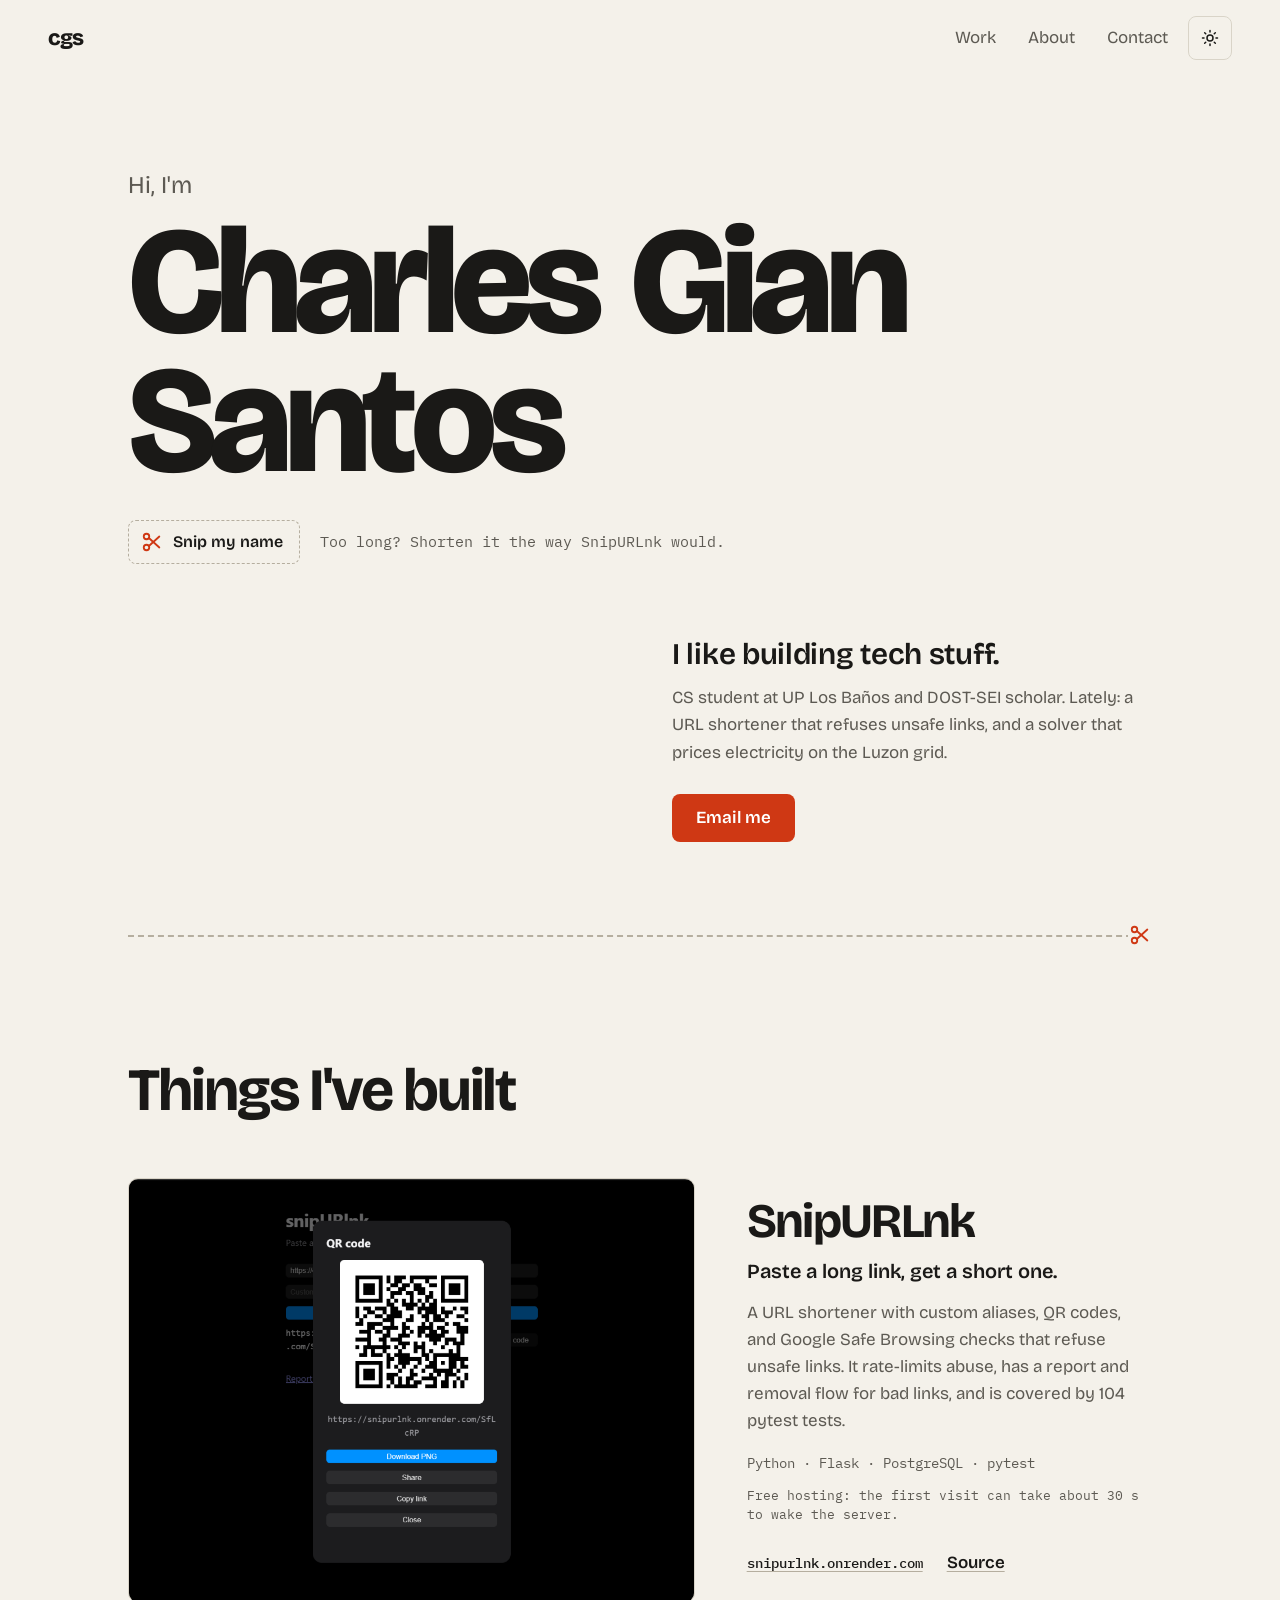
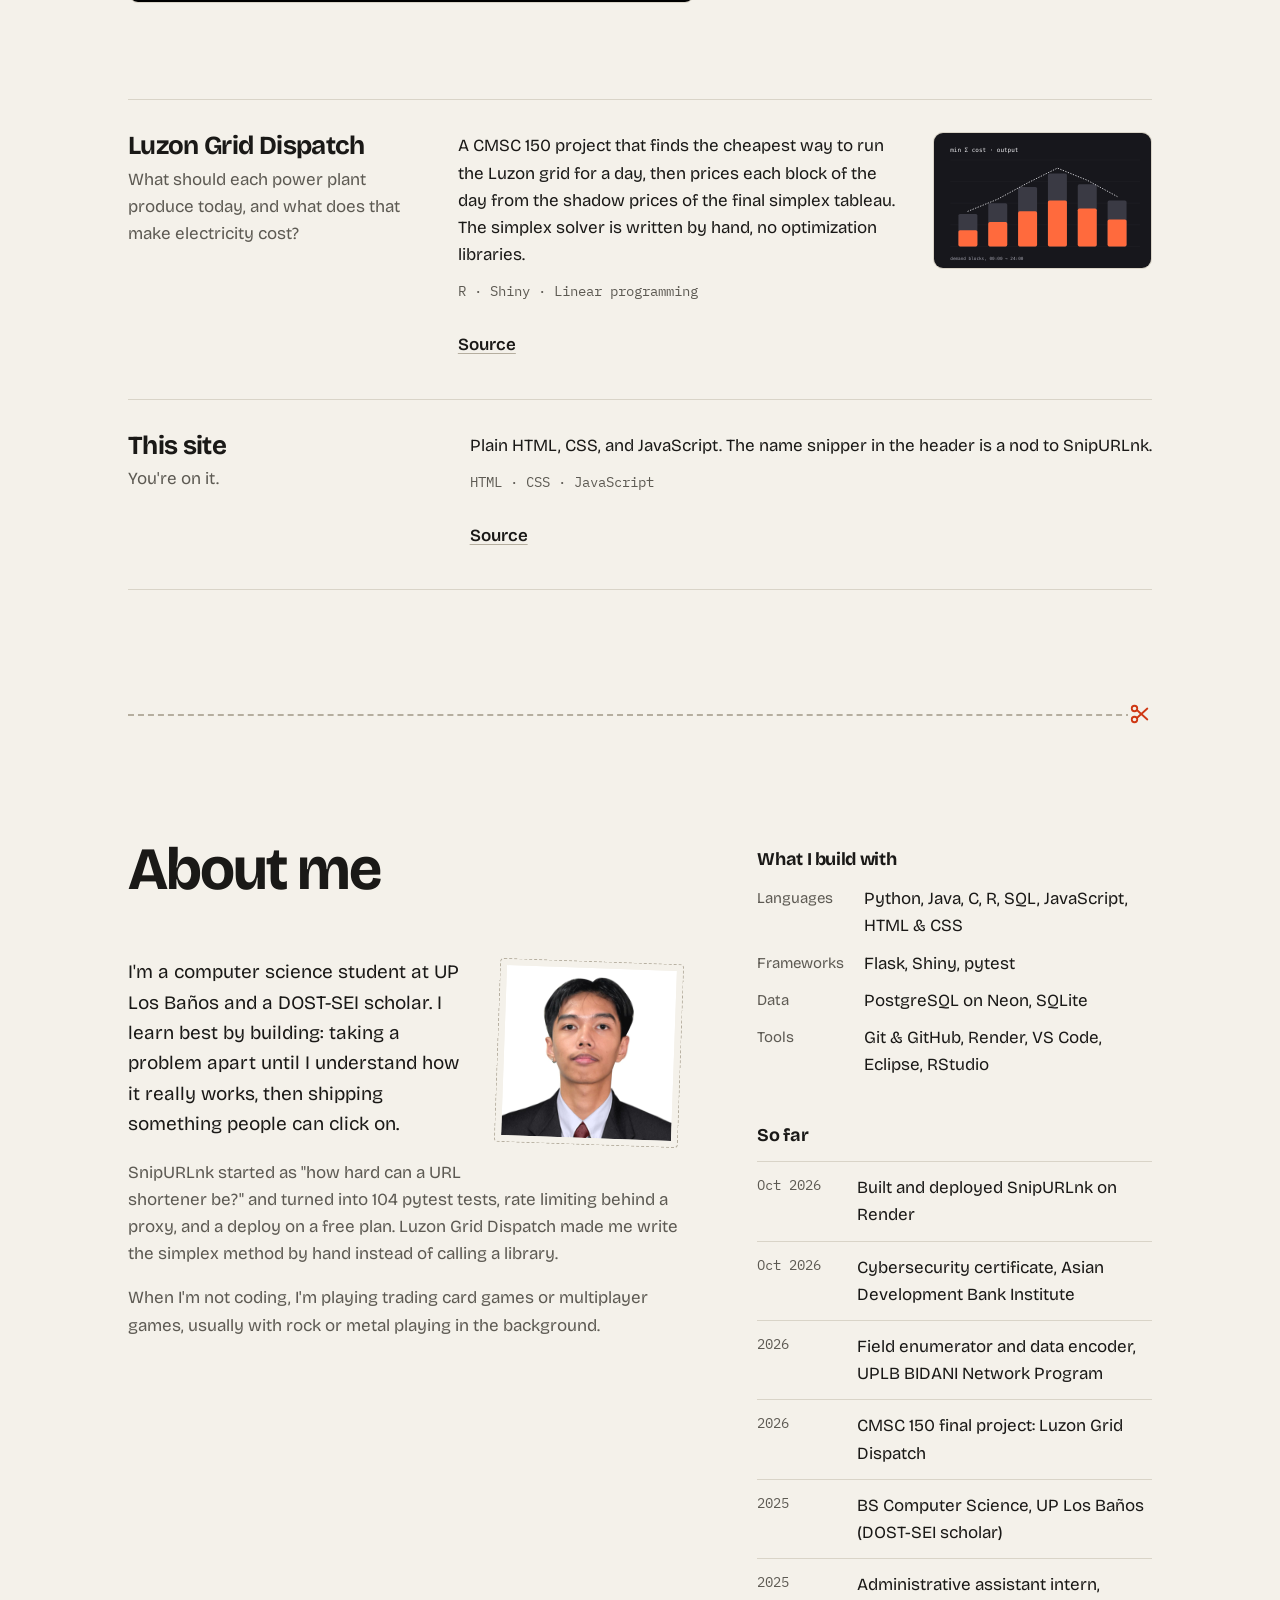
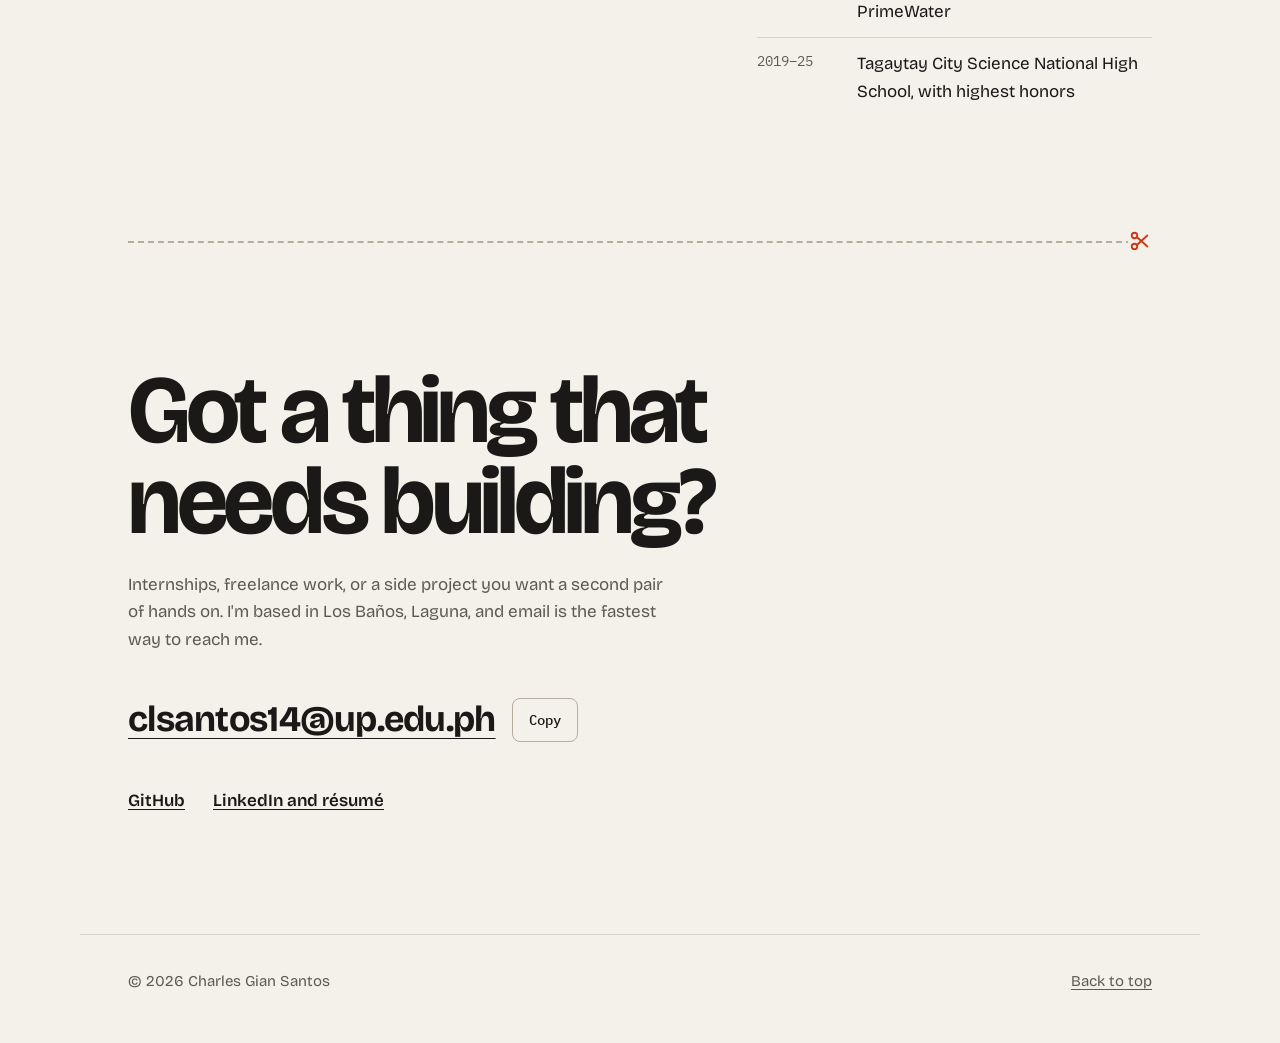
==== commit 9d0609db: "Add photo, link preview image, and location Real photo in About, 1200x630 og-image for LinkedIn and " ====
--- a/index.html
+++ b/index.html
@@ -11,8 +11,10 @@
   <meta property="og:title" content="Charles Gian Santos | Portfolio">
   <meta property="og:description" content="I like building tech stuff. Here's some of it.">
   <meta property="og:url" content="https://martinipolice.github.io/">
-  <!-- TODO: add a 1200x630 image at assets/og-image.png, then uncomment -->
-  <!-- <meta property="og:image" content="https://martinipolice.github.io/assets/og-image.png"> -->
+  <meta property="og:image" content="https://martinipolice.github.io/assets/og-image.png">
+  <meta property="og:image:width" content="1200">
+  <meta property="og:image:height" content="630">
+  <meta property="og:image:alt" content="Charles Gian Santos, CS at UP Los Baños and DOST-SEI scholar">
   <meta name="twitter:card" content="summary_large_image">
 
   <link rel="icon" href="assets/favicon.svg" type="image/svg+xml">
@@ -84,8 +86,7 @@
     <section class="section about" id="about" aria-labelledby="about-title">
       <div class="about__main reveal">
         <h2 id="about-title" class="section__title">About me</h2>
-        <!-- TODO: replace with your photo, e.g. assets/photo.jpg (square, ~800px) -->
-        <img class="about__photo" src="assets/photo-placeholder.svg" alt="Placeholder for a photo of Charles Gian Santos" width="400" height="400" loading="lazy">
+        <img class="about__photo" src="assets/photo.jpg" alt="Charles Gian Santos in a dark suit and red tie" width="400" height="400" loading="lazy">
         <p>I'm a computer science student at UP Los Baños and a DOST-SEI scholar. I learn best by building: taking a problem apart until I understand how it really works, then shipping something people can click on.</p>
         <p>SnipURLnk started as "how hard can a URL shortener be?" and turned into 104 pytest tests, rate limiting behind a proxy, and a deploy on a free plan. Luzon Grid Dispatch made me write the simplex method by hand instead of calling a library.</p>
         <p>When I'm not coding, I'm playing trading card games or multiplayer games, usually with rock or metal playing in the background.</p>
@@ -122,7 +123,7 @@
     <!-- CONTACT -->
     <section class="section contact" id="contact" aria-labelledby="contact-title">
       <h2 id="contact-title" class="contact__title reveal">Got a thing that needs building?</h2>
-      <p class="contact__lead reveal">Internships, freelance work, or a side project you want a second pair of hands on. Email is the fastest way to reach me.</p>
+      <p class="contact__lead reveal">Internships, freelance work, or a side project you want a second pair of hands on. I'm based in Los Baños, Laguna, and email is the fastest way to reach me.</p>
       <div class="contact__email reveal">
         <a class="contact__mail" href="mailto:clsantos14@up.edu.ph">clsantos14@up.edu.ph</a>
         <button class="copy-btn" type="button" data-copy="clsantos14@up.edu.ph">Copy</button>
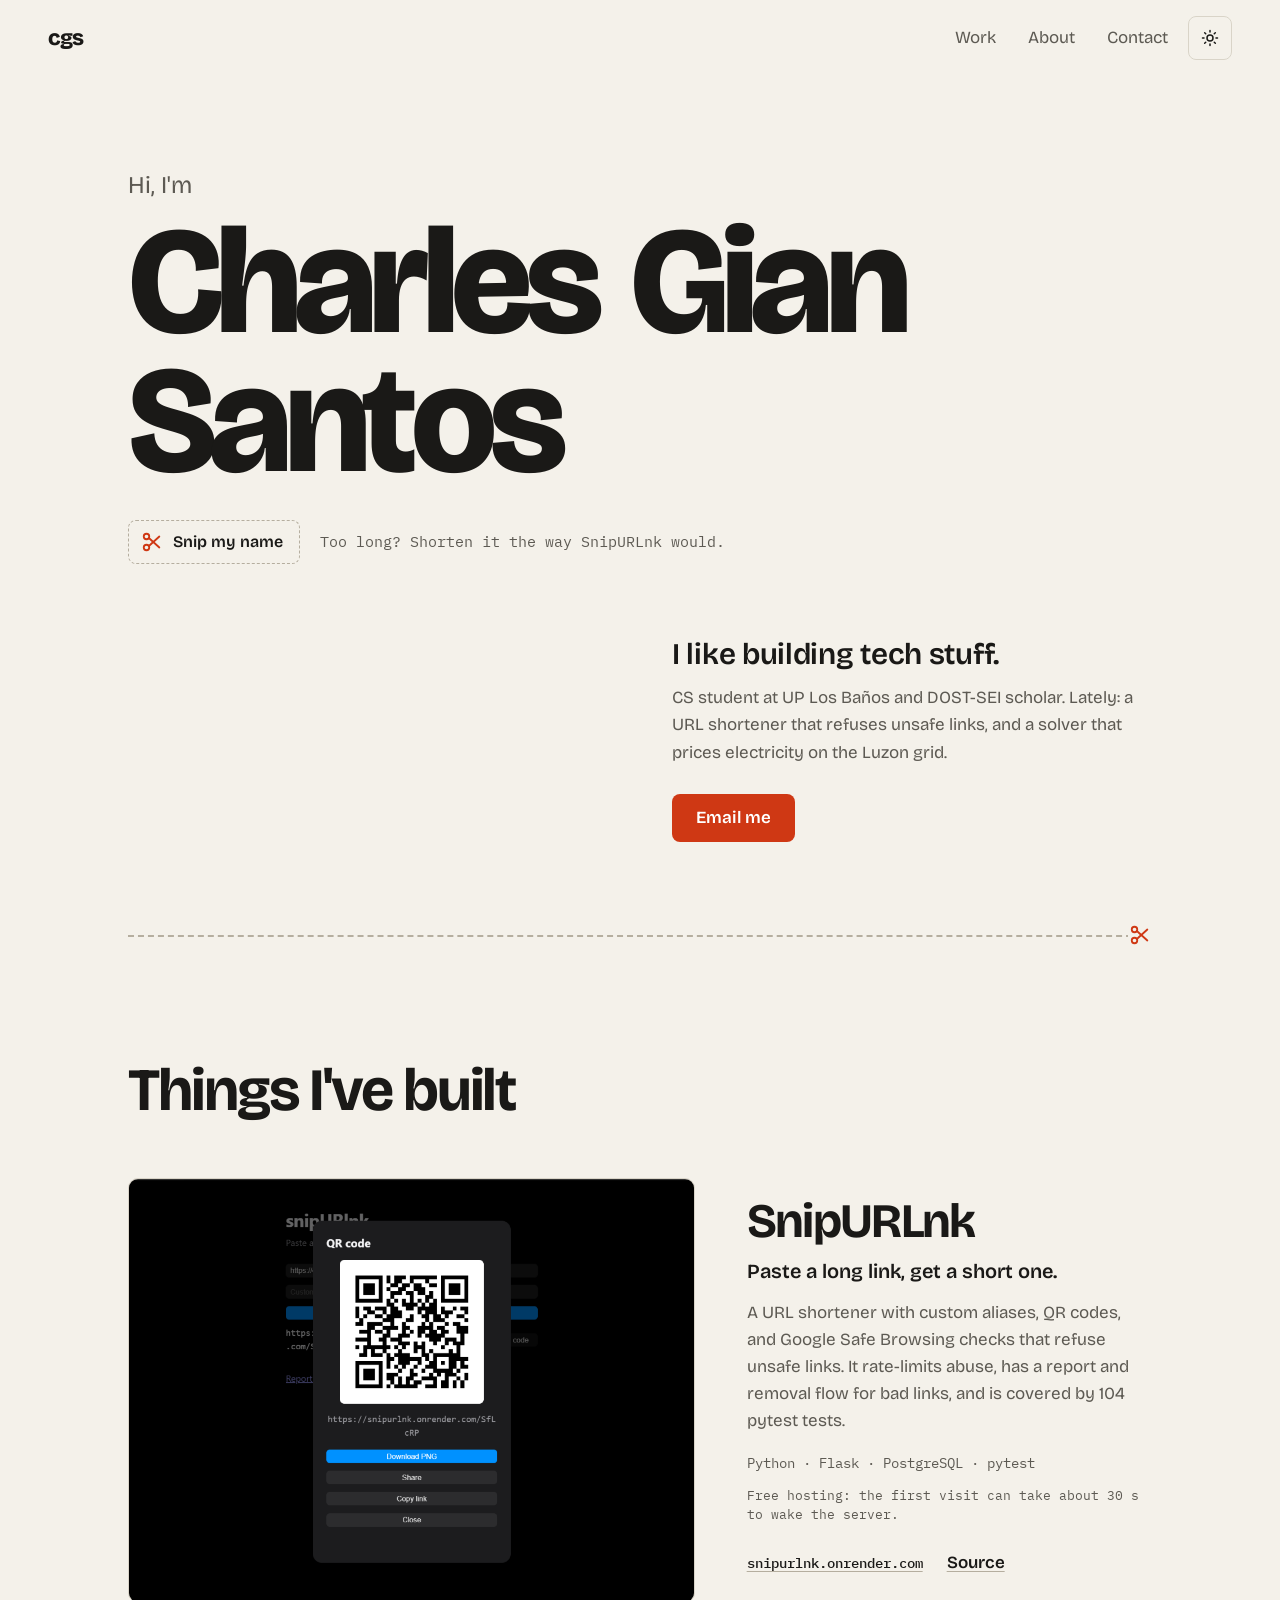
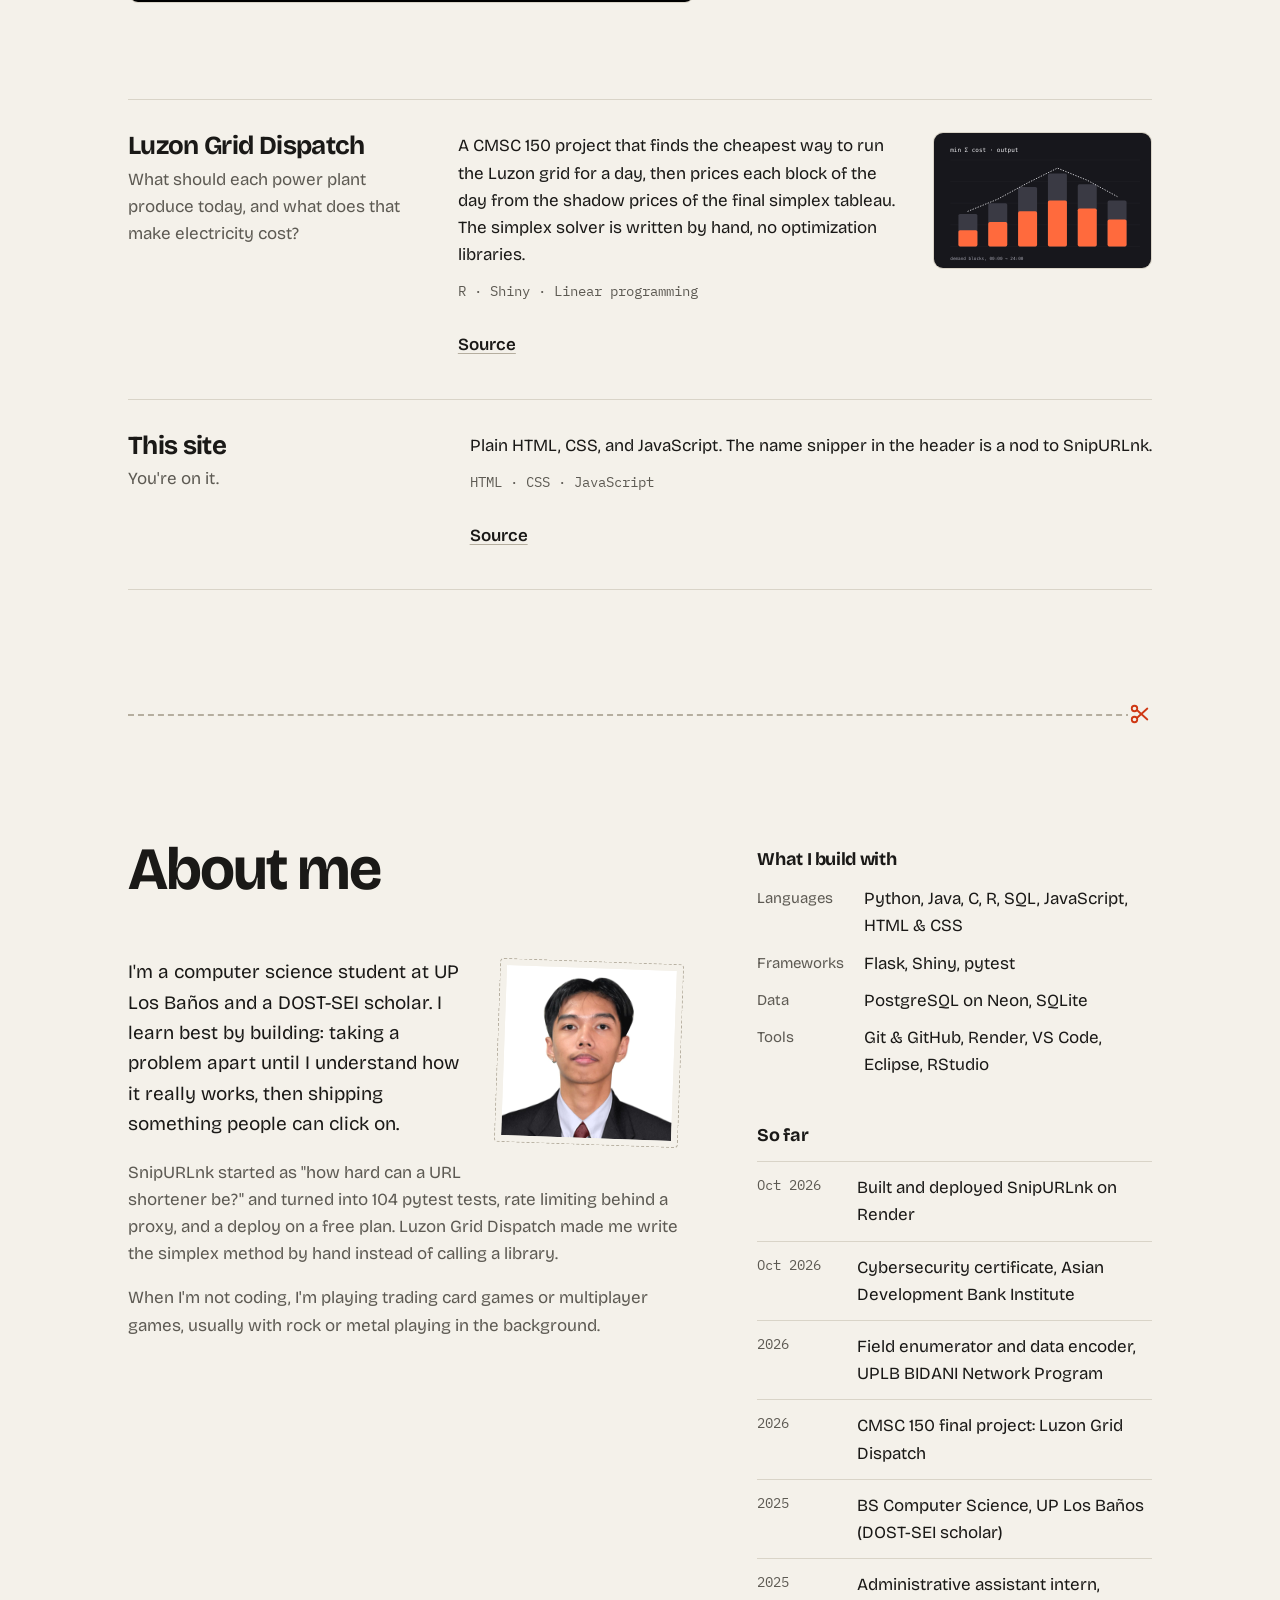
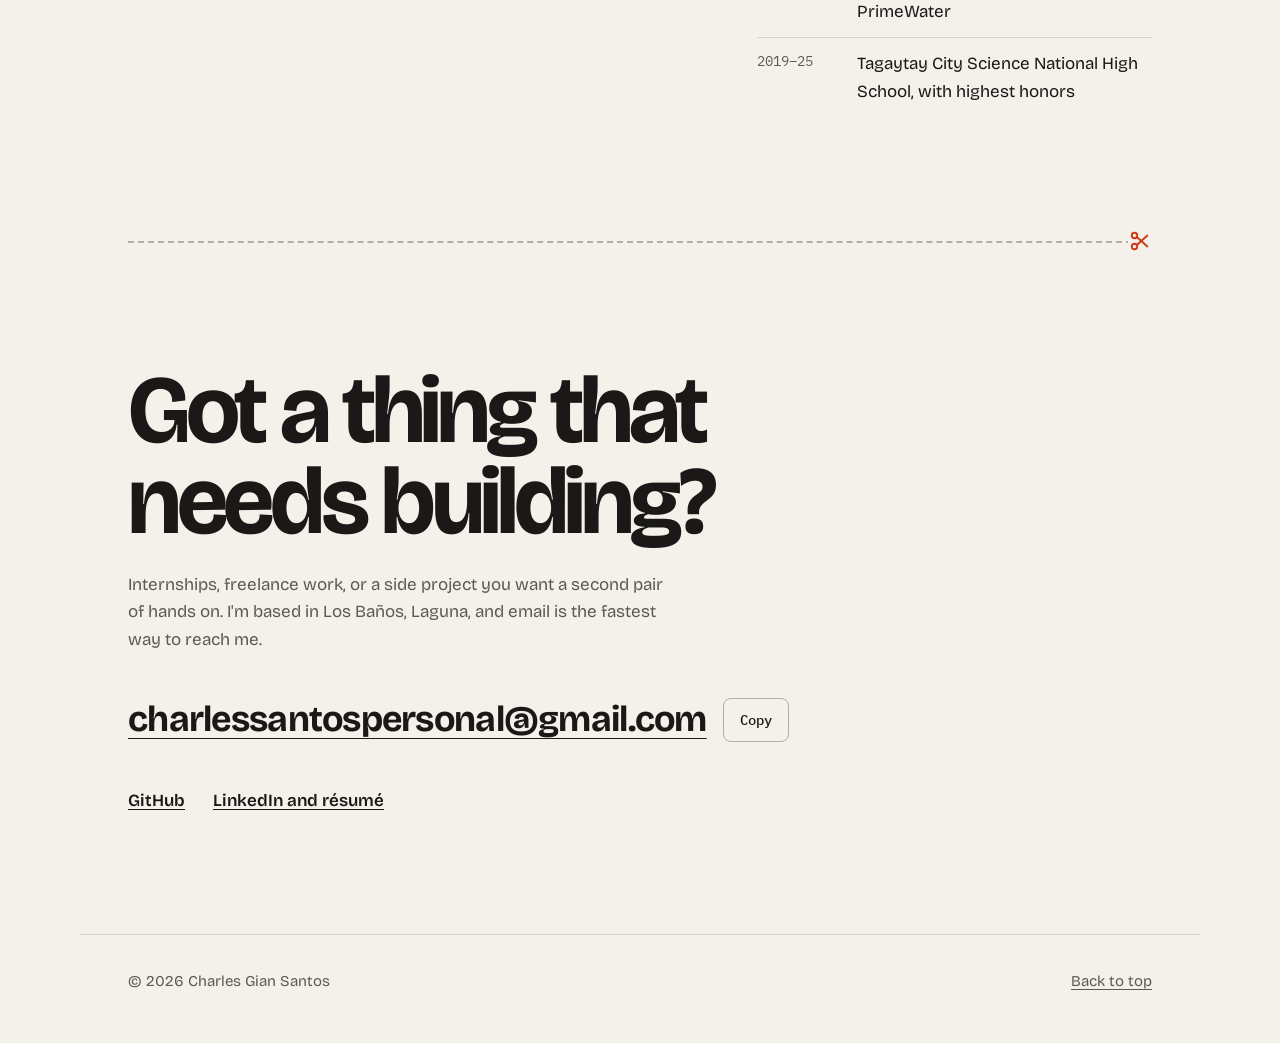
==== commit 7ab3d8ee: "Use personal email for contact Co-Authored-By: Claude Opus 5.5 <noreply@anthropic.com>" ====
--- a/index.html
+++ b/index.html
@@ -67,7 +67,7 @@
       <div class="hero__lede">
         <p class="hero__line">I like building tech stuff.</p>
         <p class="hero__pitch">CS student at UP Los Baños and DOST-SEI scholar. Lately: a URL shortener that refuses unsafe links, and a solver that prices electricity on the Luzon grid.</p>
-        <a class="btn" href="mailto:clsantos14@up.edu.ph">Email me</a>
+        <a class="btn" href="mailto:charlessantospersonal@gmail.com">Email me</a>
       </div>
     </section>
 
@@ -125,8 +125,8 @@
       <h2 id="contact-title" class="contact__title reveal">Got a thing that needs building?</h2>
       <p class="contact__lead reveal">Internships, freelance work, or a side project you want a second pair of hands on. I'm based in Los Baños, Laguna, and email is the fastest way to reach me.</p>
       <div class="contact__email reveal">
-        <a class="contact__mail" href="mailto:clsantos14@up.edu.ph">clsantos14@up.edu.ph</a>
-        <button class="copy-btn" type="button" data-copy="clsantos14@up.edu.ph">Copy</button>
+        <a class="contact__mail" href="mailto:charlessantospersonal@gmail.com">charlessantospersonal@gmail.com</a>
+        <button class="copy-btn" type="button" data-copy="charlessantospersonal@gmail.com">Copy</button>
         <span class="copy-status" role="status" aria-live="polite"></span>
       </div>
       <ul class="contact__links reveal">
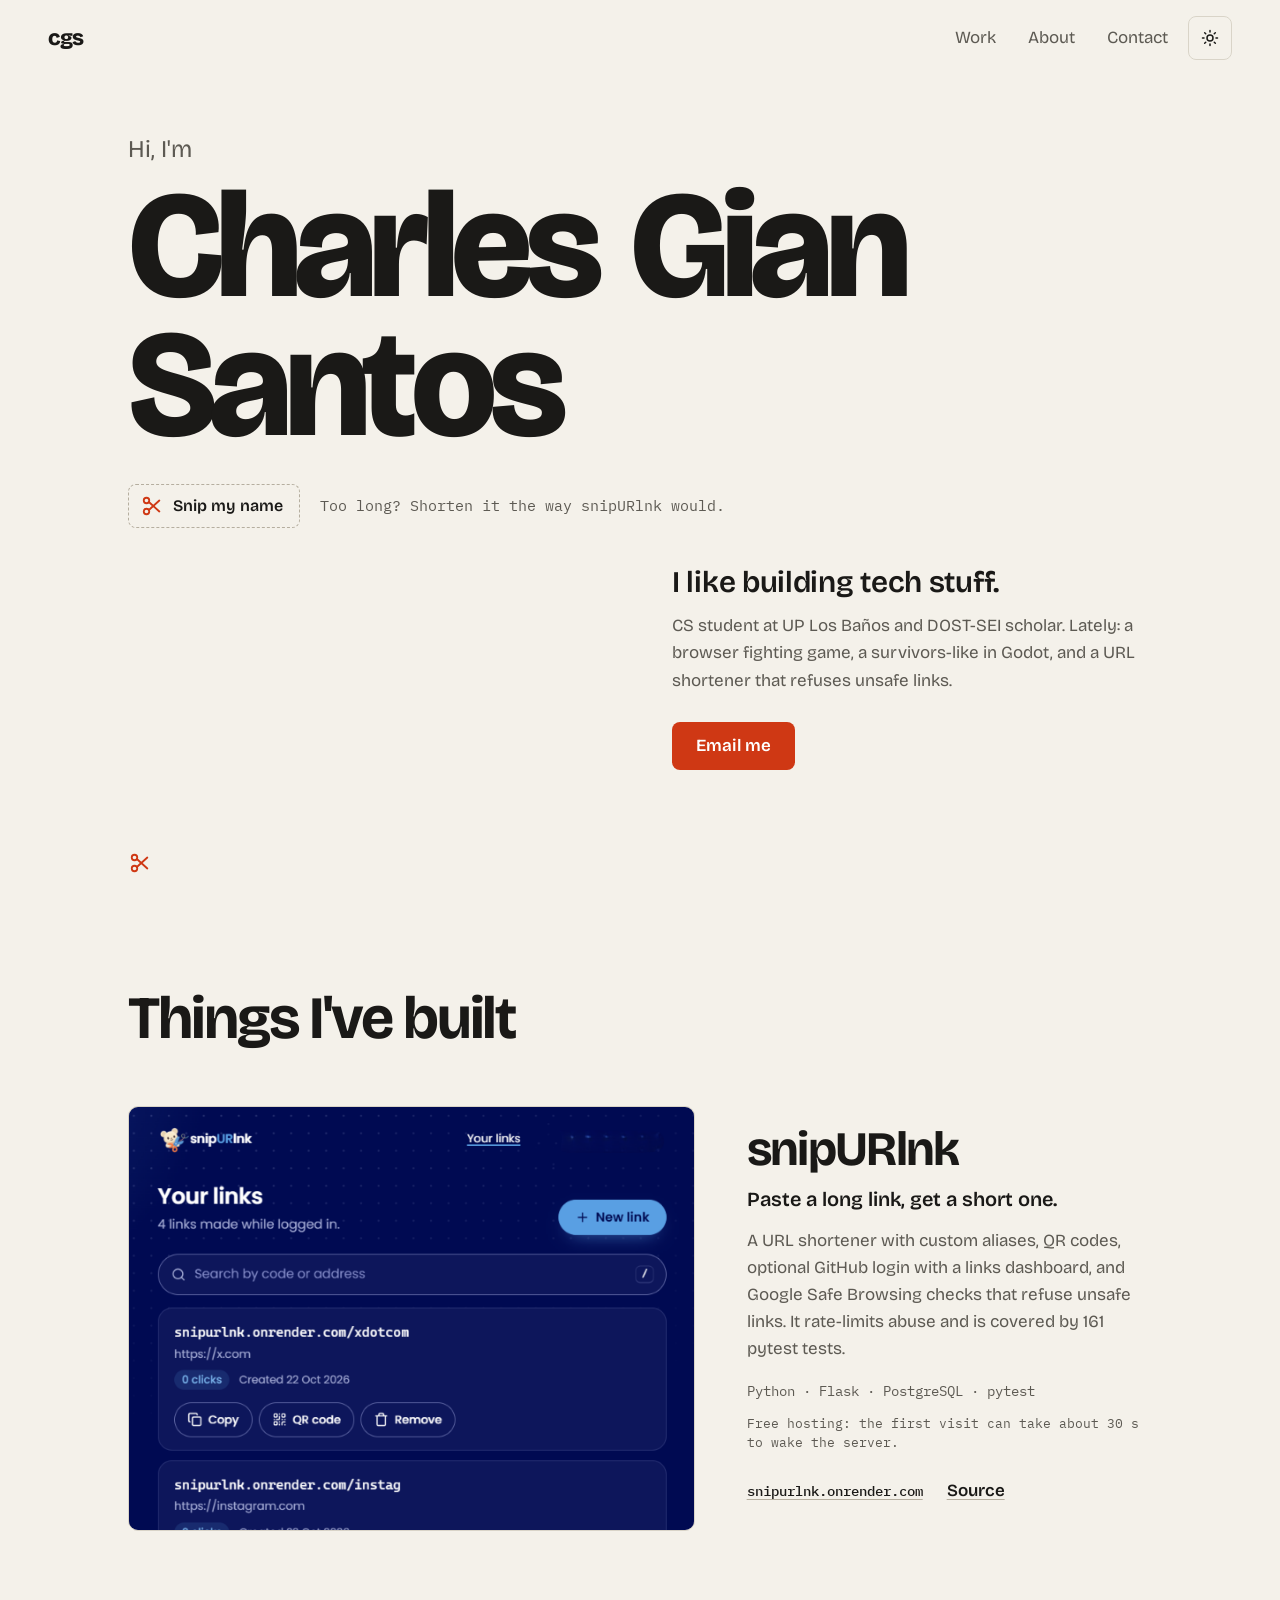
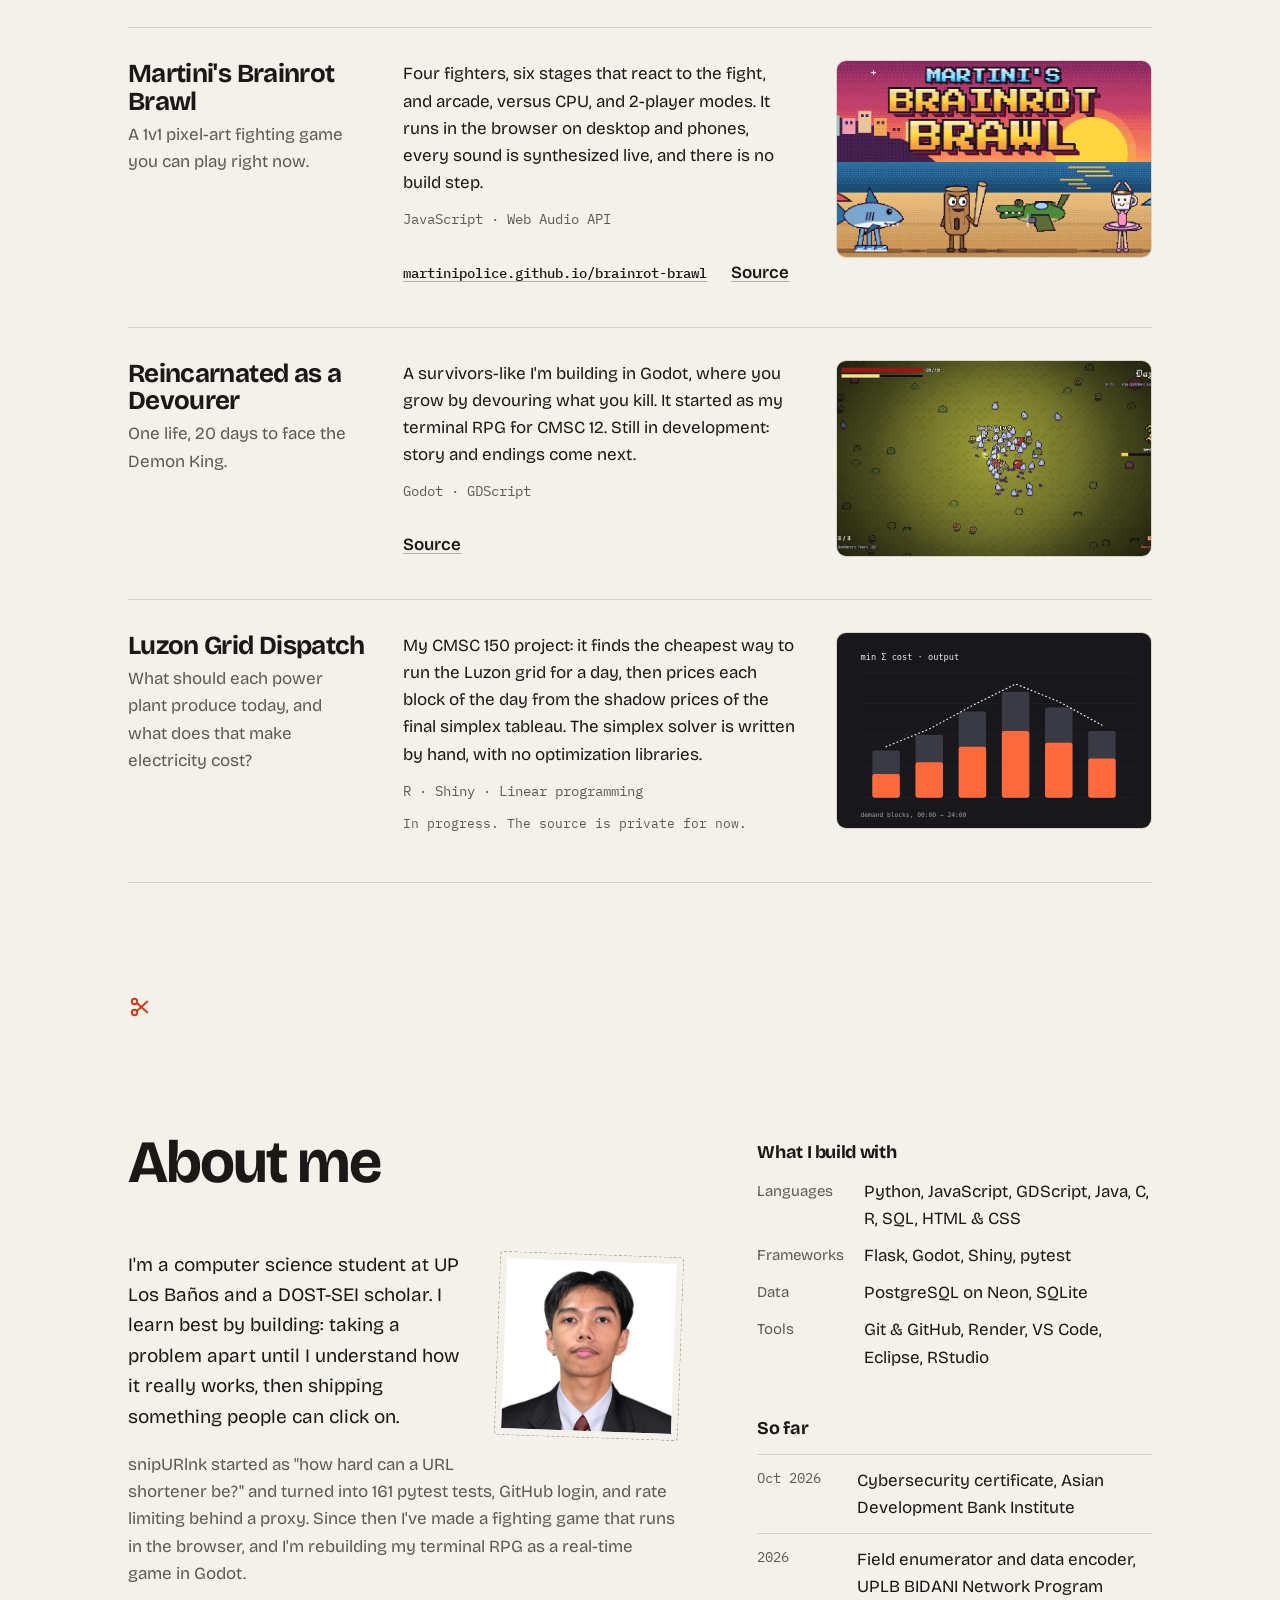
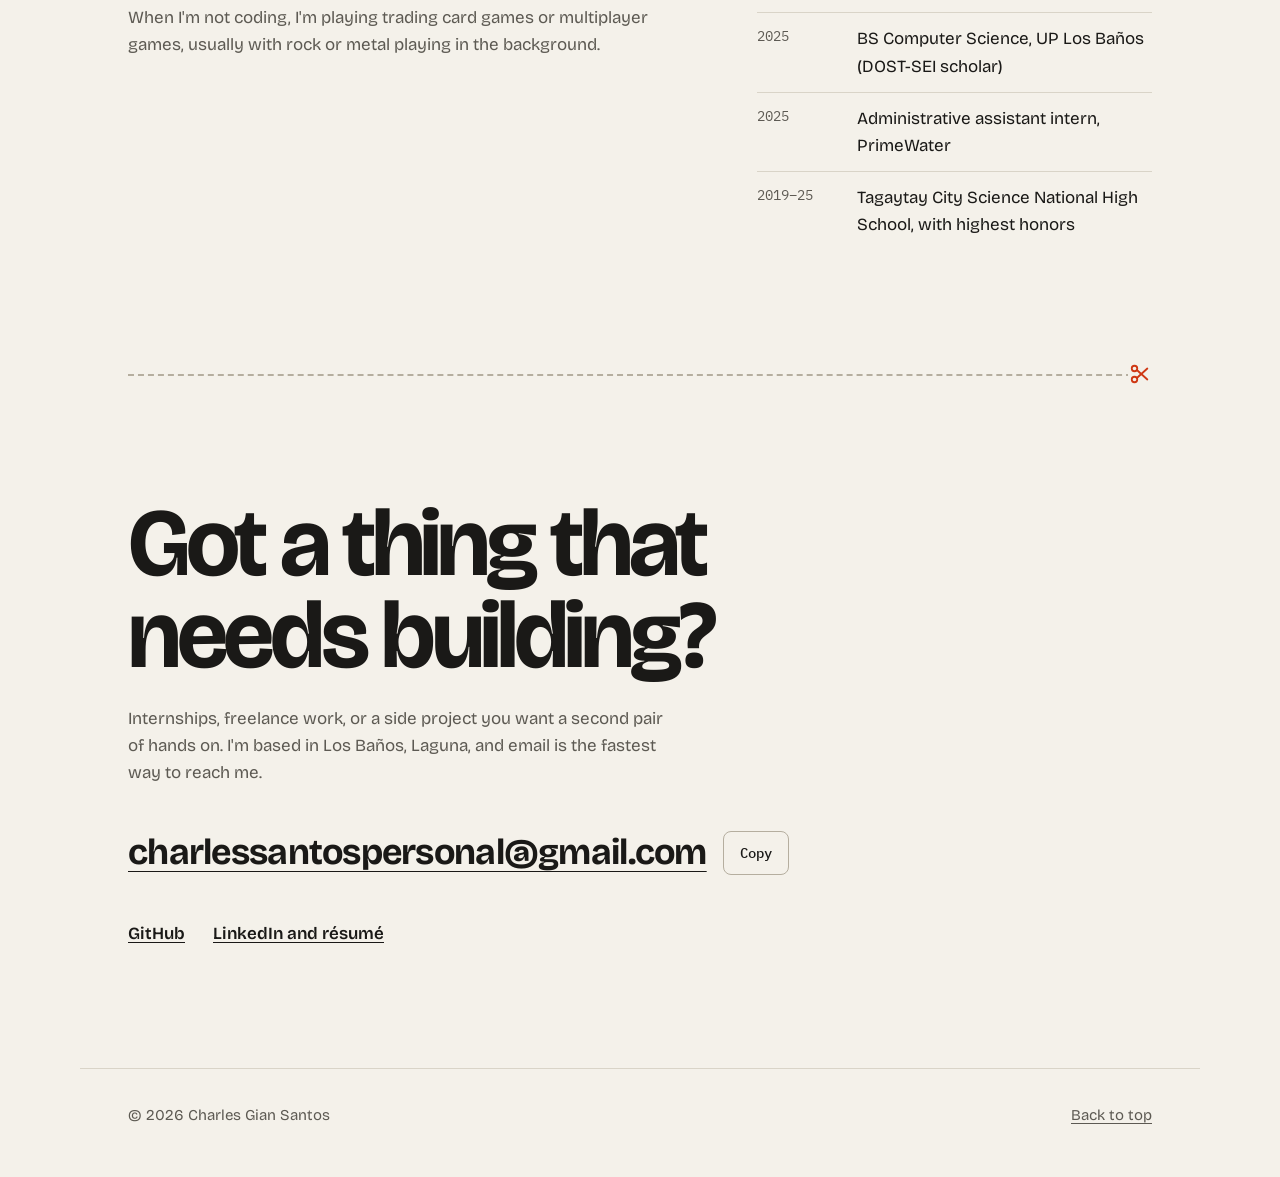
==== commit 38d93110: "Update portfolio to current projects from GitHub Add Brainrot Brawl and Reincarnated as a Devourer, " ====
--- a/index.html
+++ b/index.html
@@ -4,7 +4,7 @@
   <meta charset="utf-8">
   <meta name="viewport" content="width=device-width, initial-scale=1">
   <title>Charles Gian Santos | Portfolio</title>
-  <meta name="description" content="Charles Gian Santos builds things like a URL shortener in Flask and a hand-written simplex solver for the Luzon power grid.">
+  <meta name="description" content="Charles Gian Santos is a CS student at UP Los Baños who builds things like a URL shortener in Flask and a browser fighting game.">
 
   <!-- Open Graph (link previews) -->
   <meta property="og:type" content="website">
@@ -18,6 +18,7 @@
   <meta name="twitter:card" content="summary_large_image">
 
   <link rel="icon" href="assets/favicon.svg" type="image/svg+xml">
+  <link rel="apple-touch-icon" href="assets/apple-touch-icon.png">
   <meta name="theme-color" content="#f4f1ea" media="(prefers-color-scheme: light)">
   <meta name="theme-color" content="#141311" media="(prefers-color-scheme: dark)">
 
@@ -61,12 +62,12 @@
           <svg class="scissors" viewBox="0 0 24 24" aria-hidden="true"><circle cx="6" cy="6" r="3"/><circle cx="6" cy="18" r="3"/><path class="blade-a" d="M8.6 7.6 20 18"/><path class="blade-b" d="M8.6 16.4 20 6"/></svg>
           <span class="snip__label">Snip my name</span>
         </button>
-        <p class="snip__out" aria-live="polite">Too long? Shorten it the way SnipURLnk would.</p>
+        <p class="snip__out" aria-live="polite">Too long? Shorten it the way snipURlnk would.</p>
       </div>
 
       <div class="hero__lede">
         <p class="hero__line">I like building tech stuff.</p>
-        <p class="hero__pitch">CS student at UP Los Baños and DOST-SEI scholar. Lately: a URL shortener that refuses unsafe links, and a solver that prices electricity on the Luzon grid.</p>
+        <p class="hero__pitch">CS student at UP Los Baños and DOST-SEI scholar. Lately: a browser fighting game, a survivors-like in Godot, and a URL shortener that refuses unsafe links.</p>
         <a class="btn" href="mailto:charlessantospersonal@gmail.com">Email me</a>
       </div>
     </section>
@@ -88,7 +89,7 @@
         <h2 id="about-title" class="section__title">About me</h2>
         <img class="about__photo" src="assets/photo.jpg" alt="Charles Gian Santos in a dark suit and red tie" width="400" height="400" loading="lazy">
         <p>I'm a computer science student at UP Los Baños and a DOST-SEI scholar. I learn best by building: taking a problem apart until I understand how it really works, then shipping something people can click on.</p>
-        <p>SnipURLnk started as "how hard can a URL shortener be?" and turned into 104 pytest tests, rate limiting behind a proxy, and a deploy on a free plan. Luzon Grid Dispatch made me write the simplex method by hand instead of calling a library.</p>
+        <p>snipURlnk started as "how hard can a URL shortener be?" and turned into 161 pytest tests, GitHub login, and rate limiting behind a proxy. Since then I've made a fighting game that runs in the browser, and I'm rebuilding my terminal RPG as a real-time game in Godot.</p>
         <p>When I'm not coding, I'm playing trading card games or multiplayer games, usually with rock or metal playing in the background.</p>
       </div>
 
@@ -96,8 +97,8 @@
         <div class="toolkit reveal">
           <h3>What I build with</h3>
           <dl>
-            <dt>Languages</dt><dd>Python, Java, C, R, SQL, JavaScript, HTML &amp; CSS</dd>
-            <dt>Frameworks</dt><dd>Flask, Shiny, pytest</dd>
+            <dt>Languages</dt><dd>Python, JavaScript, GDScript, Java, C, R, SQL, HTML &amp; CSS</dd>
+            <dt>Frameworks</dt><dd>Flask, Godot, Shiny, pytest</dd>
             <dt>Data</dt><dd>PostgreSQL on Neon, SQLite</dd>
             <dt>Tools</dt><dd>Git &amp; GitHub, Render, VS Code, Eclipse, RStudio</dd>
           </dl>
@@ -106,10 +107,8 @@
         <div class="journey reveal">
           <h3>So far</h3>
           <ol>
-            <li><span class="journey__when">Oct 2026</span><span>Built and deployed SnipURLnk on Render</span></li>
             <li><span class="journey__when">Oct 2026</span><span>Cybersecurity certificate, Asian Development Bank Institute</span></li>
             <li><span class="journey__when">2026</span><span>Field enumerator and data encoder, UPLB BIDANI Network Program</span></li>
-            <li><span class="journey__when">2026</span><span>CMSC 150 final project: Luzon Grid Dispatch</span></li>
             <li><span class="journey__when">2025</span><span>BS Computer Science, UP Los Baños (DOST-SEI scholar)</span></li>
             <li><span class="journey__when">2025</span><span>Administrative assistant intern, PrimeWater</span></li>
             <li><span class="journey__when">2019–25</span><span>Tagaytay City Science National High School, with highest honors</span></li>
--- a/styles.css
+++ b/styles.css
@@ -4,7 +4,7 @@
   - One accent, cut red: only on the scissors, the snip cut line, and the one "Email me" button.
   - Bricolage Grotesque: a grotesque with slightly odd, hand-made details, so a big name feels personal, not corporate.
   - IBM Plex Mono: only for literal code-ish things (URLs, the snipped string, years, tech lists).
-  - Dashed cut lines between sections: the identity motif, tied to SnipURLnk.
+  - Dashed cut lines between sections: the identity motif, tied to snipURlnk.
   - No shadows or cards: content sits flat on the page; images get a 1px border so screenshots don't bleed into the paper.
 */
 
@@ -112,7 +112,7 @@
 /* ---------- Hero: name snipper ---------- */
 .hero {
   max-width: var(--max); margin: 0 auto;
-  padding: clamp(48px, 10vh, 112px) var(--gutter) clamp(56px, 9vh, 96px);
+  padding: clamp(32px, 6vh, 72px) var(--gutter) clamp(56px, 9vh, 96px);
 }
 .hero__hi { font-size: clamp(1.125rem, 2.4vw, 1.5rem); color: var(--muted); margin-bottom: 8px; }
 
@@ -159,7 +159,7 @@
 .snip__out { font: 400 .9375rem/1.5 var(--mono); color: var(--muted); margin: 0; }
 .snip__out b { font-weight: 500; color: var(--text); }
 
-.hero__lede { max-width: 30rem; margin: clamp(48px, 8vh, 80px) 0 0 auto; }
+.hero__lede { max-width: 30rem; margin: clamp(28px, 4vh, 48px) 0 0 auto; }
 .hero__line { font-size: clamp(1.375rem, 3vw, 1.875rem); font-weight: 600; letter-spacing: -.01em; line-height: 1.2; margin-bottom: 12px; }
 .hero__pitch { color: var(--muted); margin-bottom: 28px; }
 
@@ -221,7 +221,7 @@
 
 /* Other projects: plain rows, lighter weight */
 .rows { list-style: none; margin: 0; padding: 0; border-top: 1px solid var(--line); }
-.row { display: grid; grid-template-columns: minmax(0, 4fr) minmax(0, 6fr) minmax(0, 3fr); gap: 16px clamp(20px, 3vw, 40px); padding: 32px 0; border-bottom: 1px solid var(--line); }
+.row { display: grid; grid-template-columns: minmax(0, 3fr) minmax(0, 5fr) minmax(0, 4fr); gap: 16px clamp(20px, 3vw, 40px); padding: 32px 0; border-bottom: 1px solid var(--line); }
 .row__title { font-size: 1.625rem; letter-spacing: -.025em; margin-bottom: 6px; }
 .row__summary { color: var(--muted); margin: 0; }
 .row .desc { margin-bottom: 12px; }
@@ -234,6 +234,11 @@
   float: right; width: clamp(120px, 22vw, 184px); height: auto; margin: 4px 0 16px 24px;
   border: 1.5px dashed var(--line-strong); padding: 6px; border-radius: 4px;
   transform: rotate(2deg);
+}
+/* the photo's white backdrop glares on the dark page */
+:root[data-theme="dark"] .about__photo { filter: brightness(.85); }
+@media (prefers-color-scheme: dark) {
+  :root:not([data-theme="light"]) .about__photo { filter: brightness(.85); }
 }
 .about__main p { color: var(--muted); }
 .about__main p:first-of-type { color: var(--text); font-size: 1.1875rem; }
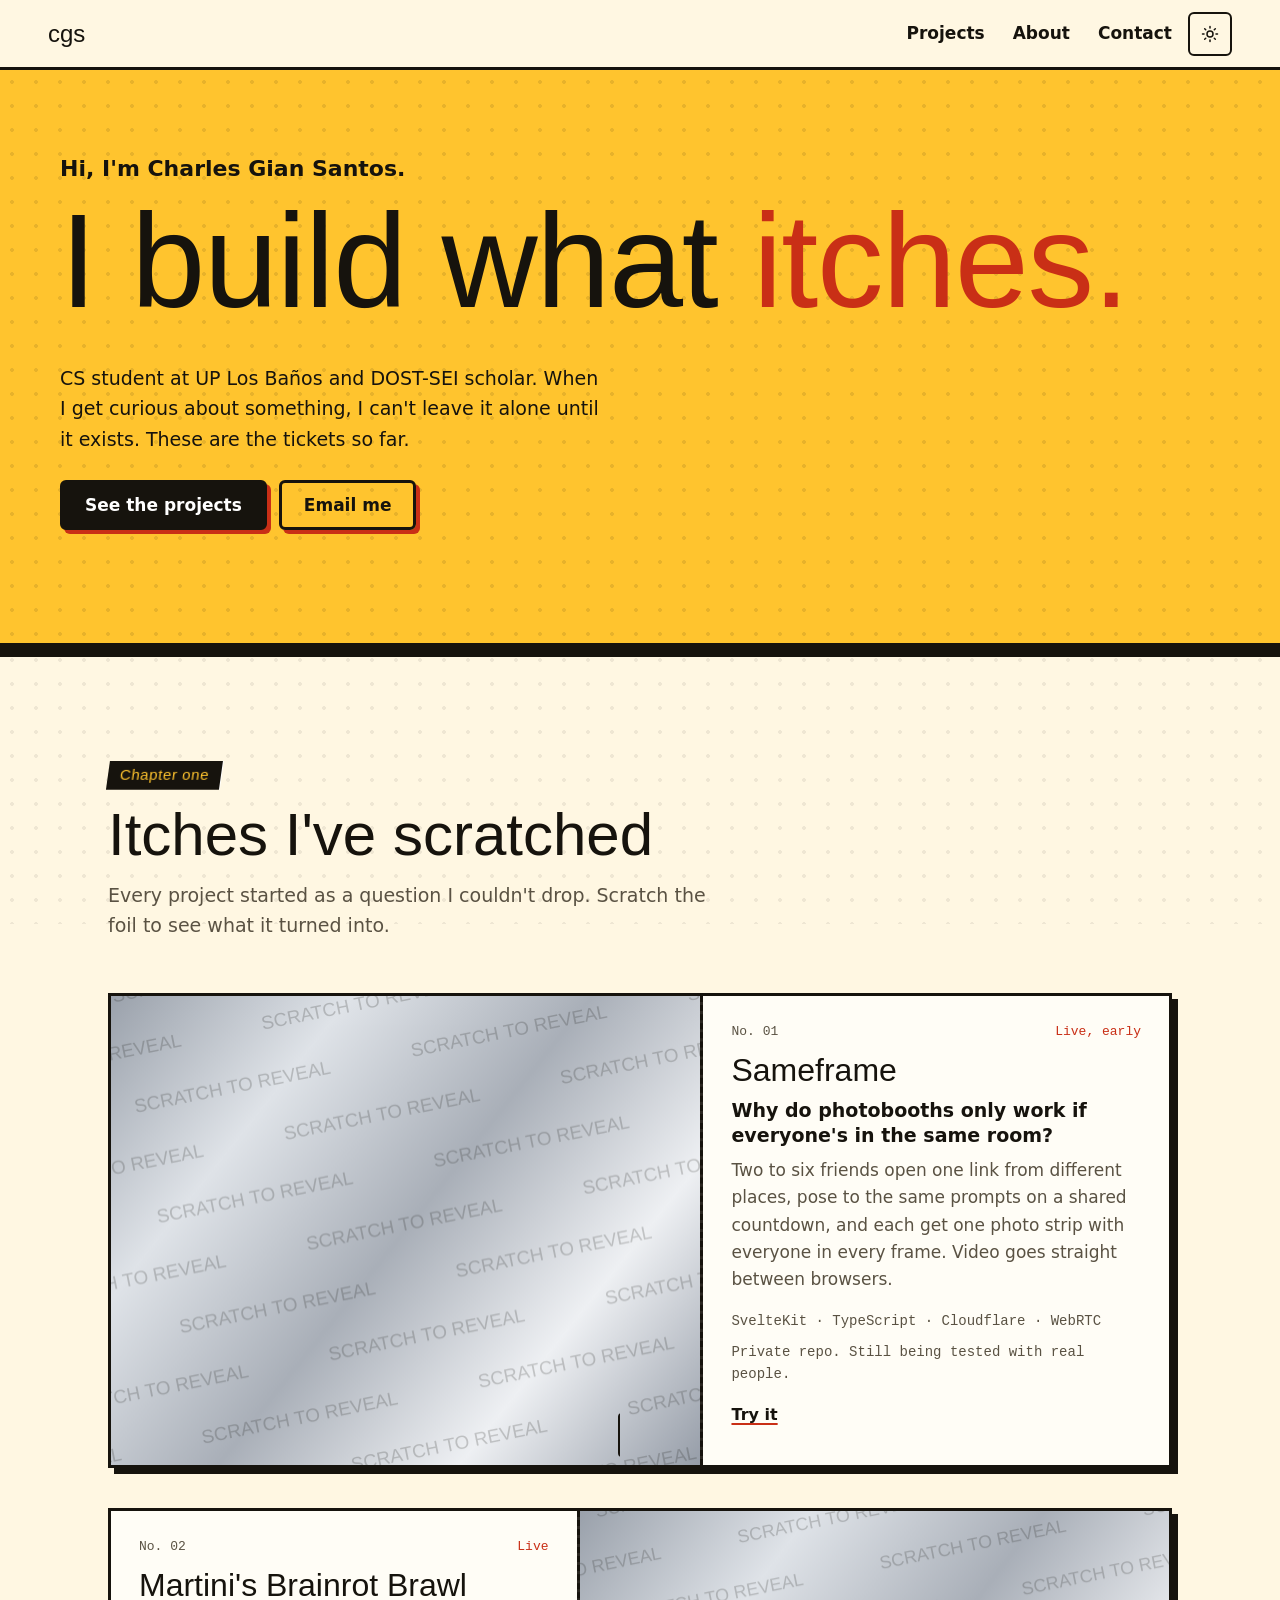
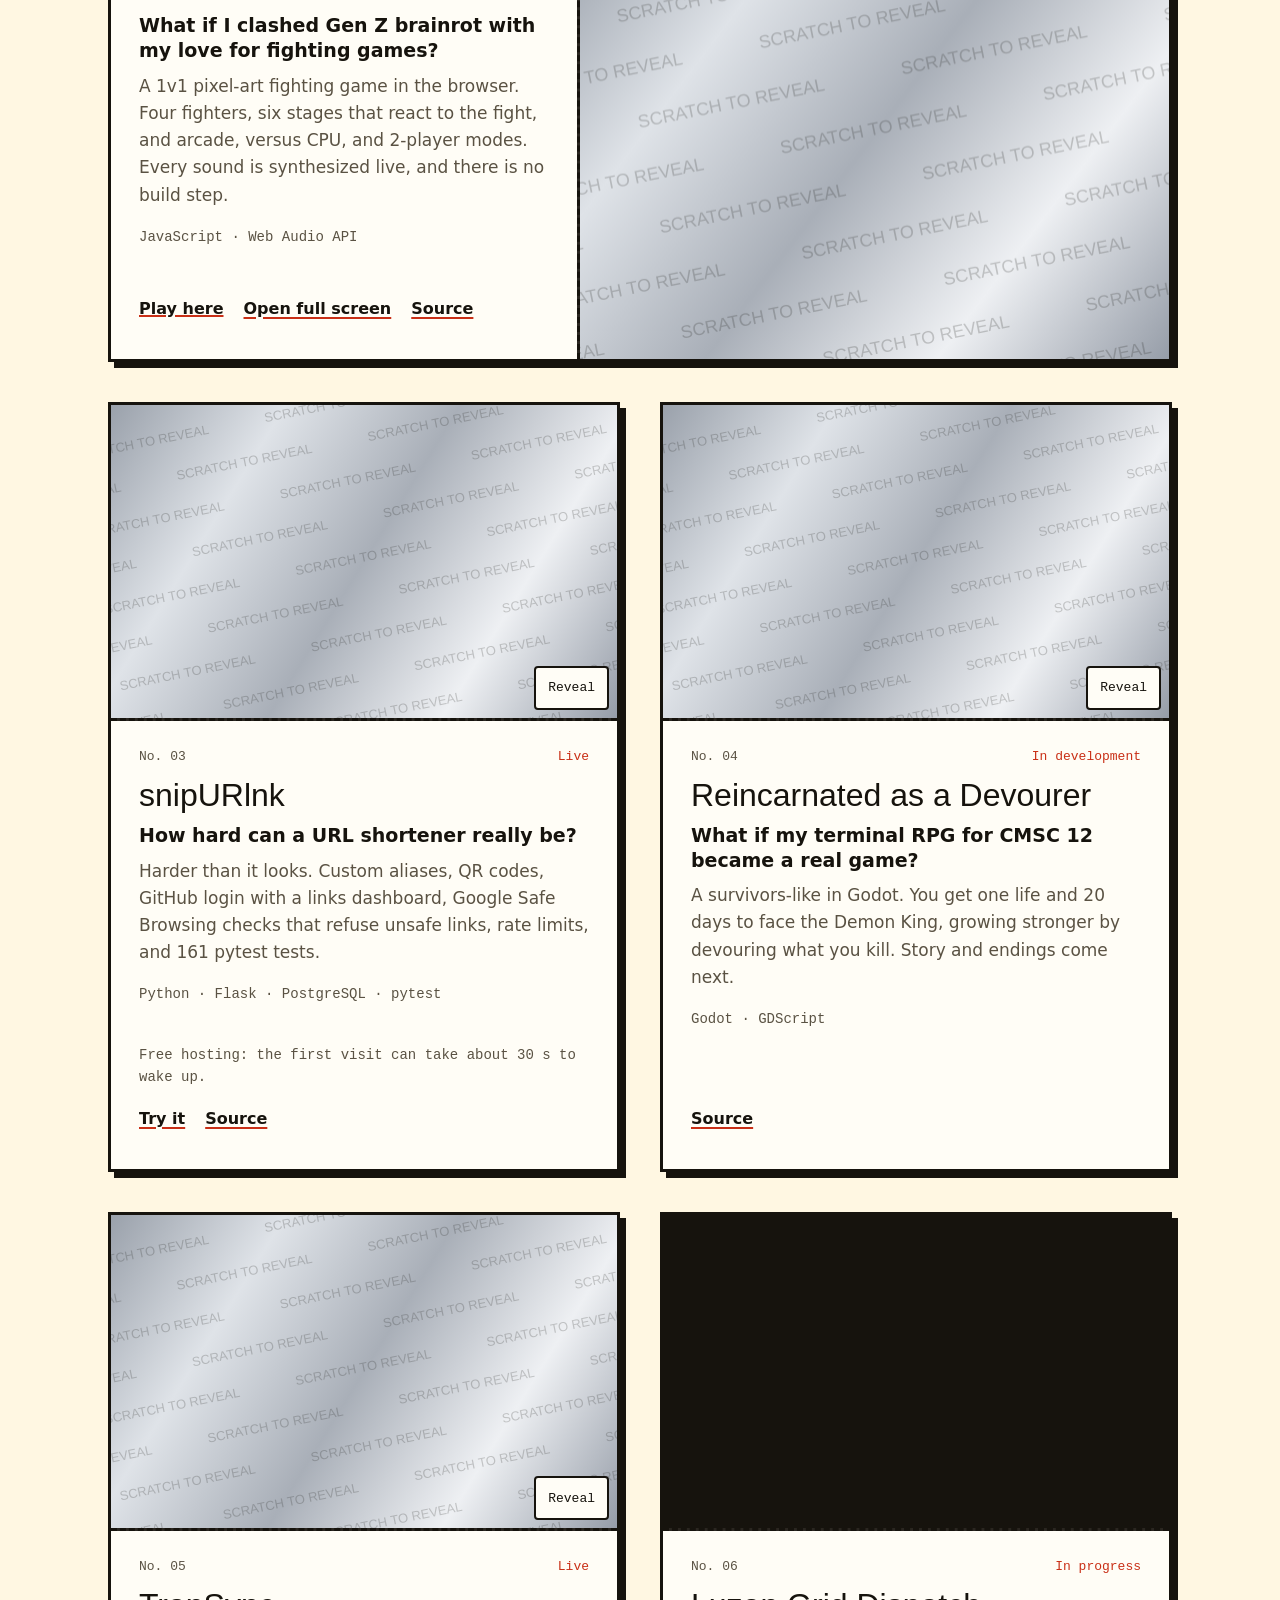
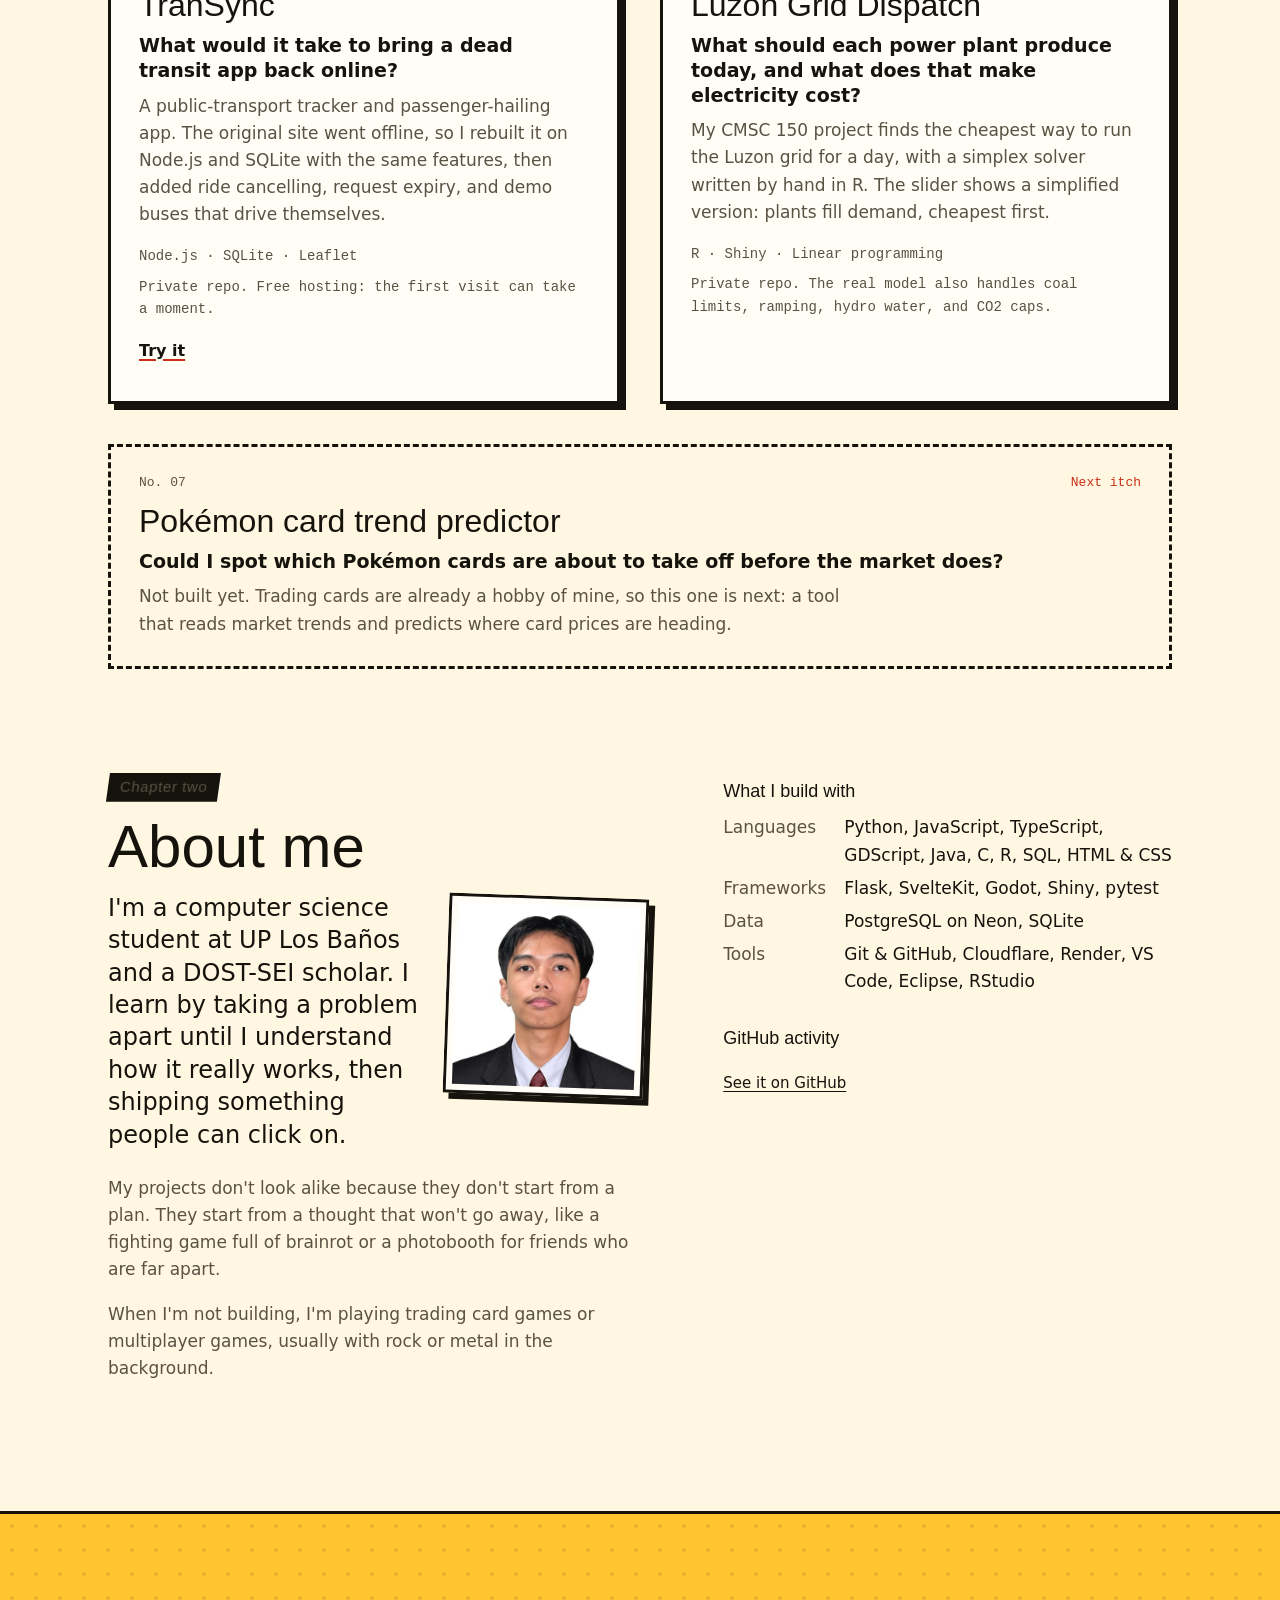
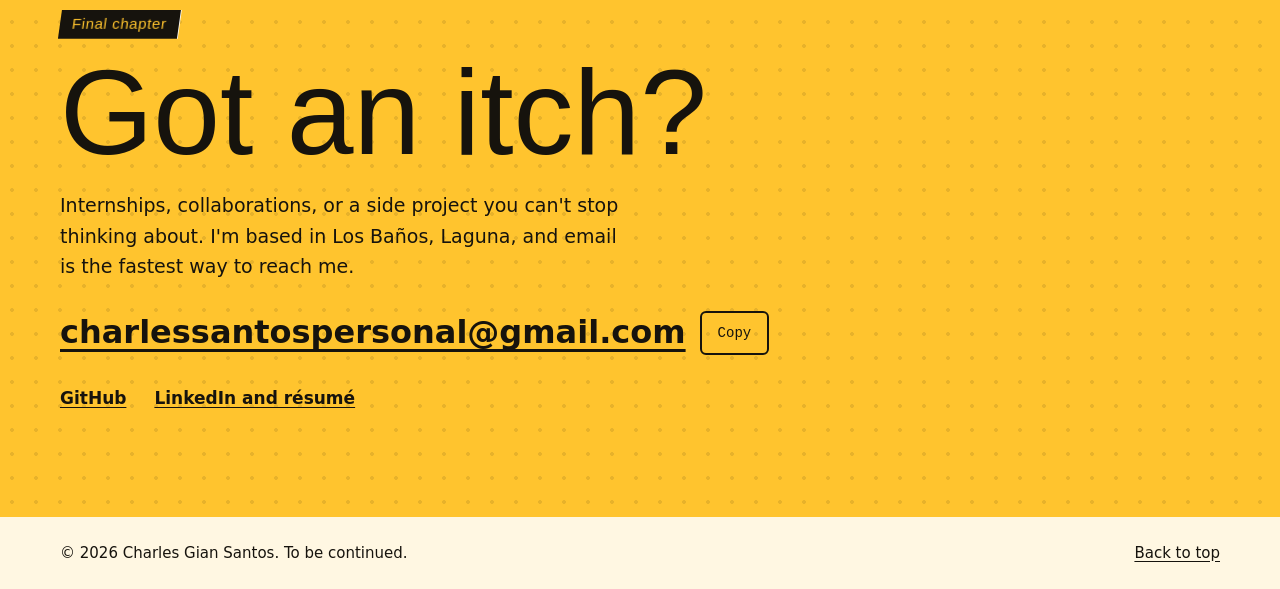
==== commit f89f85e9: "Overhaul portfolio around scratch-off project tickets Rebuild the site around "I build what itches":" ====
--- a/index.html
+++ b/index.html
@@ -2,35 +2,33 @@
 <html lang="en">
 <head>
   <meta charset="utf-8">
+  <meta http-equiv="Content-Security-Policy" content="default-src 'self'; script-src 'self'; style-src 'self' 'unsafe-inline' https://fonts.googleapis.com; font-src https://fonts.gstatic.com; img-src 'self' data:; connect-src 'self' https://api.github.com https://github-contributions-api.jogruber.de; frame-src 'self' https://martinipolice.github.io; object-src 'none'; base-uri 'none'; form-action 'none'">
+  <meta name="referrer" content="strict-origin-when-cross-origin">
   <meta name="viewport" content="width=device-width, initial-scale=1">
-  <title>Charles Gian Santos | Portfolio</title>
-  <meta name="description" content="Charles Gian Santos is a CS student at UP Los Baños who builds things like a URL shortener in Flask and a browser fighting game.">
+  <title>Charles Gian Santos | I build what itches</title>
+  <meta name="description" content="Charles Gian Santos is a CS student at UP Los Baños who builds what he's curious about: a remote photobooth, a browser fighting game, a URL shortener, and more.">
 
   <!-- Open Graph (link previews) -->
+  <link rel="canonical" href="https://martinipolice.github.io/">
   <meta property="og:type" content="website">
-  <meta property="og:title" content="Charles Gian Santos | Portfolio">
-  <meta property="og:description" content="I like building tech stuff. Here's some of it.">
+  <meta property="og:title" content="Charles Gian Santos | I build what itches">
+  <meta property="og:description" content="Scratch a ticket and see what my curiosity turned into.">
   <meta property="og:url" content="https://martinipolice.github.io/">
   <meta property="og:image" content="https://martinipolice.github.io/assets/og-image.png">
   <meta property="og:image:width" content="1200">
   <meta property="og:image:height" content="630">
-  <meta property="og:image:alt" content="Charles Gian Santos, CS at UP Los Baños and DOST-SEI scholar">
+  <meta property="og:image:alt" content="Charles Gian Santos: I build what itches">
   <meta name="twitter:card" content="summary_large_image">
 
   <link rel="icon" href="assets/favicon.svg" type="image/svg+xml">
   <link rel="apple-touch-icon" href="assets/apple-touch-icon.png">
-  <meta name="theme-color" content="#f4f1ea" media="(prefers-color-scheme: light)">
-  <meta name="theme-color" content="#141311" media="(prefers-color-scheme: dark)">
+  <meta name="theme-color" content="#ffc42e">
 
   <link rel="preconnect" href="https://fonts.googleapis.com">
   <link rel="preconnect" href="https://fonts.gstatic.com" crossorigin>
-  <link href="https://fonts.googleapis.com/css2?family=Bricolage+Grotesque:opsz,wght@12..96,400..800&family=IBM+Plex+Mono:wght@400;500&display=swap" rel="stylesheet">
+  <link href="https://fonts.googleapis.com/css2?family=Bowlby+One&family=Figtree:wght@400;500;700&family=IBM+Plex+Mono:wght@400;500&display=swap" rel="stylesheet">
 
-  <!-- Apply the saved theme before first paint so there's no flash -->
-  <script>
-    document.documentElement.classList.add('js');
-    try { var t = localStorage.getItem('theme'); if (t) document.documentElement.dataset.theme = t; } catch (e) {}
-  </script>
+  <script src="theme.js"></script>
   <link rel="stylesheet" href="styles.css">
 </head>
 <body>
@@ -40,7 +38,7 @@
     <a class="nav__logo" href="#top" aria-label="Charles Gian Santos, back to top">cgs</a>
     <nav aria-label="Main">
       <ul class="nav__links">
-        <li><a href="#work">Work</a></li>
+        <li><a href="#itches">Projects</a></li>
         <li><a href="#about">About</a></li>
         <li><a href="#contact">Contact</a></li>
       </ul>
@@ -52,83 +50,70 @@
   </header>
 
   <main id="main">
-    <!-- HERO: the name snipper -->
     <section class="hero" id="top">
-      <p class="hero__hi">Hi, I'm</p>
-      <h1 class="snip" id="snip-name">Charles Gian Santos</h1>
-
-      <div class="snip__controls">
-        <button class="snip__btn" type="button" aria-pressed="false" aria-controls="snip-name">
-          <svg class="scissors" viewBox="0 0 24 24" aria-hidden="true"><circle cx="6" cy="6" r="3"/><circle cx="6" cy="18" r="3"/><path class="blade-a" d="M8.6 7.6 20 18"/><path class="blade-b" d="M8.6 16.4 20 6"/></svg>
-          <span class="snip__label">Snip my name</span>
-        </button>
-        <p class="snip__out" aria-live="polite">Too long? Shorten it the way snipURlnk would.</p>
-      </div>
-
-      <div class="hero__lede">
-        <p class="hero__line">I like building tech stuff.</p>
-        <p class="hero__pitch">CS student at UP Los Baños and DOST-SEI scholar. Lately: a browser fighting game, a survivors-like in Godot, and a URL shortener that refuses unsafe links.</p>
-        <a class="btn" href="mailto:charlessantospersonal@gmail.com">Email me</a>
+      <div class="hero__text">
+        <p class="hero__hi">Hi, I'm Charles Gian Santos.</p>
+        <h1 class="hero__title">I build what <span class="hero__hit">itches.</span></h1>
+        <p class="hero__lede">CS student at UP Los Baños and DOST-SEI scholar. When I get curious about something, I can't leave it alone until it exists. These are the tickets so far.</p>
+        <div class="hero__actions">
+          <a class="btn" href="#itches">See the projects</a>
+          <a class="btn btn--ghost" href="mailto:charlessantospersonal@gmail.com">Email me</a>
+        </div>
+        <p class="hero__live"></p>
       </div>
     </section>
 
-    <div class="cut" aria-hidden="true"><span class="cut__line"></span><svg class="cut__scissors scissors" viewBox="0 0 24 24"><circle cx="6" cy="6" r="3"/><circle cx="6" cy="18" r="3"/><path class="blade-a" d="M8.6 7.6 20 18"/><path class="blade-b" d="M8.6 16.4 20 6"/></svg></div>
-
-    <!-- WORK (rendered from projects.js) -->
-    <section class="section work" id="work" aria-labelledby="work-title">
-      <h2 id="work-title" class="section__title">Things I've built</h2>
-      <div id="projects"></div>
+    <section class="section" id="itches" aria-labelledby="itches-title">
+      <p class="chapter">Chapter one</p>
+      <h2 id="itches-title" class="section__title">Itches I've scratched</h2>
+      <p class="section__lede">Every project started as a question I couldn't drop. Scratch the foil to see what it turned into.</p>
+      <div class="tickets" id="tickets"></div>
+      <aside class="next" aria-labelledby="next-title">
+        <p class="ticket__stub"><span>No. 07</span><span class="ticket__status">Next itch</span></p>
+        <h3 id="next-title" class="ticket__title">Pokémon card trend predictor</h3>
+        <p class="ticket__itch">Could I spot which Pokémon cards are about to take off before the market does?</p>
+        <p class="ticket__desc">Not built yet. Trading cards are already a hobby of mine, so this one is next: a tool that reads market trends and predicts where card prices are heading.</p>
+      </aside>
       <noscript><p>My projects are on <a href="https://github.com/martinipolice">GitHub</a>.</p></noscript>
     </section>
 
-    <div class="cut" aria-hidden="true"><span class="cut__line"></span><svg class="cut__scissors scissors" viewBox="0 0 24 24"><circle cx="6" cy="6" r="3"/><circle cx="6" cy="18" r="3"/><path class="blade-a" d="M8.6 7.6 20 18"/><path class="blade-b" d="M8.6 16.4 20 6"/></svg></div>
-
-    <!-- ABOUT: bio, toolkit, and timeline -->
     <section class="section about" id="about" aria-labelledby="about-title">
-      <div class="about__main reveal">
+      <div class="about__main">
+        <p class="chapter">Chapter two</p>
         <h2 id="about-title" class="section__title">About me</h2>
-        <img class="about__photo" src="assets/photo.jpg" alt="Charles Gian Santos in a dark suit and red tie" width="400" height="400" loading="lazy">
-        <p>I'm a computer science student at UP Los Baños and a DOST-SEI scholar. I learn best by building: taking a problem apart until I understand how it really works, then shipping something people can click on.</p>
-        <p>snipURlnk started as "how hard can a URL shortener be?" and turned into 161 pytest tests, GitHub login, and rate limiting behind a proxy. Since then I've made a fighting game that runs in the browser, and I'm rebuilding my terminal RPG as a real-time game in Godot.</p>
-        <p>When I'm not coding, I'm playing trading card games or multiplayer games, usually with rock or metal playing in the background.</p>
+        <img class="about__photo" src="assets/photo.jpg" alt="Charles Gian Santos in a dark suit and red tie" width="440" height="440" decoding="async" loading="lazy">
+        <p class="about__big">I'm a computer science student at UP Los Baños and a DOST-SEI scholar. I learn by taking a problem apart until I understand how it really works, then shipping something people can click on.</p>
+        <p>My projects don't look alike because they don't start from a plan. They start from a thought that won't go away, like a fighting game full of brainrot or a photobooth for friends who are far apart.</p>
+        <p>When I'm not building, I'm playing trading card games or multiplayer games, usually with rock or metal in the background.</p>
       </div>
 
       <div class="about__side">
-        <div class="toolkit reveal">
-          <h3>What I build with</h3>
-          <dl>
-            <dt>Languages</dt><dd>Python, JavaScript, GDScript, Java, C, R, SQL, HTML &amp; CSS</dd>
-            <dt>Frameworks</dt><dd>Flask, Godot, Shiny, pytest</dd>
-            <dt>Data</dt><dd>PostgreSQL on Neon, SQLite</dd>
-            <dt>Tools</dt><dd>Git &amp; GitHub, Render, VS Code, Eclipse, RStudio</dd>
-          </dl>
-        </div>
+        <h3>What I build with</h3>
+        <dl class="tools">
+          <dt>Languages</dt><dd>Python, JavaScript, TypeScript, GDScript, Java, C, R, SQL, HTML &amp; CSS</dd>
+          <dt>Frameworks</dt><dd>Flask, SvelteKit, Godot, Shiny, pytest</dd>
+          <dt>Data</dt><dd>PostgreSQL on Neon, SQLite</dd>
+          <dt>Tools</dt><dd>Git &amp; GitHub, Cloudflare, Render, VS Code, Eclipse, RStudio</dd>
+        </dl>
 
-        <div class="journey reveal">
-          <h3>So far</h3>
-          <ol>
-            <li><span class="journey__when">Oct 2026</span><span>Cybersecurity certificate, Asian Development Bank Institute</span></li>
-            <li><span class="journey__when">2026</span><span>Field enumerator and data encoder, UPLB BIDANI Network Program</span></li>
-            <li><span class="journey__when">2025</span><span>BS Computer Science, UP Los Baños (DOST-SEI scholar)</span></li>
-            <li><span class="journey__when">2025</span><span>Administrative assistant intern, PrimeWater</span></li>
-            <li><span class="journey__when">2019–25</span><span>Tagaytay City Science National High School, with highest honors</span></li>
-          </ol>
-        </div>
+        <h3 id="contrib-title">GitHub activity</h3>
+        <figure class="contrib">
+          <div class="contrib__graph" id="contrib"></div>
+          <figcaption><a href="https://github.com/martinipolice" rel="noopener">See it on GitHub</a><span class="contrib__key" aria-hidden="true">Less <i></i><i></i><i></i><i></i><i></i> More</span></figcaption>
+        </figure>
       </div>
     </section>
 
-    <div class="cut" aria-hidden="true"><span class="cut__line"></span><svg class="cut__scissors scissors" viewBox="0 0 24 24"><circle cx="6" cy="6" r="3"/><circle cx="6" cy="18" r="3"/><path class="blade-a" d="M8.6 7.6 20 18"/><path class="blade-b" d="M8.6 16.4 20 6"/></svg></div>
-
-    <!-- CONTACT -->
-    <section class="section contact" id="contact" aria-labelledby="contact-title">
-      <h2 id="contact-title" class="contact__title reveal">Got a thing that needs building?</h2>
-      <p class="contact__lead reveal">Internships, freelance work, or a side project you want a second pair of hands on. I'm based in Los Baños, Laguna, and email is the fastest way to reach me.</p>
-      <div class="contact__email reveal">
+    <section class="contact" id="contact" aria-labelledby="contact-title">
+      <p class="chapter chapter--sun">Final chapter</p>
+      <h2 id="contact-title" class="contact__title">Got an itch?</h2>
+      <p class="contact__lead">Internships, collaborations, or a side project you can't stop thinking about. I'm based in Los Baños, Laguna, and email is the fastest way to reach me.</p>
+      <div class="contact__email">
         <a class="contact__mail" href="mailto:charlessantospersonal@gmail.com">charlessantospersonal@gmail.com</a>
         <button class="copy-btn" type="button" data-copy="charlessantospersonal@gmail.com">Copy</button>
         <span class="copy-status" role="status" aria-live="polite"></span>
       </div>
-      <ul class="contact__links reveal">
+      <ul class="contact__links">
         <li><a href="https://github.com/martinipolice" rel="me">GitHub</a></li>
         <!-- Résumé lives on LinkedIn so the phone number stays off the public site -->
         <li><a href="https://www.linkedin.com/in/charles-gian-santos-394507368" rel="me">LinkedIn and résumé</a></li>
@@ -137,7 +122,7 @@
   </main>
 
   <footer class="footer">
-    <p>© <span id="year">2026</span> Charles Gian Santos</p>
+    <p>© <span id="year">2026</span> Charles Gian Santos. To be continued.</p>
     <a href="#top">Back to top</a>
   </footer>
 
--- a/styles.css
+++ b/styles.css
@@ -1,105 +1,82 @@
 /*
   Design notes (why things look the way they do)
-  - Paper + ink palette: the motif is "snipping", like cutting paper, so the base is warm paper and near-black ink.
-  - One accent, cut red: only on the scissors, the snip cut line, and the one "Email me" button.
-  - Bricolage Grotesque: a grotesque with slightly odd, hand-made details, so a big name feels personal, not corporate.
-  - IBM Plex Mono: only for literal code-ish things (URLs, the snipped string, years, tech lists).
-  - Dashed cut lines between sections: the identity motif, tied to snipURlnk.
-  - No shadows or cards: content sits flat on the page; images get a 1px border so screenshots don't bleed into the paper.
+  - Scratch-off tickets: Charles builds to "scratch an itch", so the portfolio is a stack of scratch cards.
+  - Marigold, ink, and blood red: a revenge-film poster crossed with a lottery ticket. Silver only ever means foil.
+  - One huge headline: the hero is pure type, with a heavy black stripe under it, so the poster look stays credible.
+  - Chapter cards name the sections, and tickets carry serial numbers.
+  - Bowlby One: a fat poster face, loud like a ticket headline. Used for display only.
+  - Figtree for reading. IBM Plex Mono only for ticket print: serials, stats, tech lists.
+  - Hard offset shadows mark what's a physical ticket. Nothing else has a shadow.
+  - Motion: every background effect is transform or opacity only, so it stays smooth on slow phones and stops for reduced motion.
 */
 
-/* ---------- Tokens ---------- */
 :root {
-  --bg: #f4f1ea;
-  --text: #1a1917;
-  --muted: #5d5a53;
-  --line: #d9d4c8;
-  --line-strong: #b5ae9f;
-  --accent: #cf3814;
-  --on-accent: #ffffff;
-
-  --font: "Bricolage Grotesque", system-ui, -apple-system, "Segoe UI", sans-serif;
+  --paper: #fff7e2;
+  --ticket: #fffdf6;
+  --sun: #ffc42e;
+  --ink: #16130d;
+  --muted: #5a5243;
+  --line: #16130d;
+  --tomato: #c92f16;
+  --on-tomato: #ffffff;
+  --on-sun: #16130d;
+  --title: #16130d;
+  --dot: rgba(22, 19, 13, .07);
+
+  --display: "Bowlby One", Impact, "Arial Black", sans-serif;
+  --font: "Figtree", system-ui, -apple-system, "Segoe UI", sans-serif;
   --mono: "IBM Plex Mono", ui-monospace, Consolas, monospace;
-  --max: 1120px;
+  --max: 1160px;
   --gutter: clamp(16px, 5vw, 48px);
   --ease: cubic-bezier(.2, .7, .2, 1);
   color-scheme: light;
 }
-
 @media (prefers-color-scheme: dark) {
   :root:not([data-theme="light"]) {
-    --bg: #141311; --text: #ece8df; --muted: #a29d92;
-    --line: #2e2c28; --line-strong: #4a463f;
-    --accent: #ff5a36; --on-accent: #141311;
+    --title: #ffc42e; --dot: rgba(255, 196, 46, .07); --paper: #14110b; --ticket: #1f1a11; --ink: #fff3d6; --muted: #bdb29a; --line: #fff3d6;
+    --tomato: #ff6a4a; --on-tomato: #14110b;
     color-scheme: dark;
   }
 }
 :root[data-theme="dark"] {
-  --bg: #141311; --text: #ece8df; --muted: #a29d92;
-  --line: #2e2c28; --line-strong: #4a463f;
-  --accent: #ff5a36; --on-accent: #141311;
+  --title: #ffc42e; --dot: rgba(255, 196, 46, .07); --paper: #14110b; --ticket: #1f1a11; --ink: #fff3d6; --muted: #bdb29a; --line: #fff3d6;
+  --tomato: #ff6a4a; --on-tomato: #14110b;
   color-scheme: dark;
 }
 
-/* ---------- Base ---------- */
 *, *::before, *::after { box-sizing: border-box; }
-html { scroll-behavior: smooth; scroll-padding-top: 72px; -webkit-text-size-adjust: 100%; }
+html { scroll-behavior: smooth; scroll-padding-top: 76px; -webkit-text-size-adjust: 100%; }
 body {
-  margin: 0;
-  background: var(--bg);
-  color: var(--text);
+  margin: 0; background: var(--paper); color: var(--ink);
   font: 400 1.0625rem/1.6 var(--font);
-  -webkit-font-smoothing: antialiased;
-  overflow-x: hidden;
-  transition: background-color .35s var(--ease), color .35s var(--ease);
+  -webkit-font-smoothing: antialiased; overflow-x: hidden;
 }
 img { max-width: 100%; display: block; }
-a { color: inherit; text-underline-offset: .2em; text-decoration-thickness: 1px; }
-h1, h2, h3 { margin: 0; line-height: 1.05; font-weight: 700; letter-spacing: -.02em; }
+a { color: inherit; text-underline-offset: .2em; }
+h1, h2, h3 { margin: 0; }
 p { margin: 0 0 1em; }
-::selection { background: var(--accent); color: var(--on-accent); }
-:focus-visible { outline: 2px solid var(--accent); outline-offset: 3px; border-radius: 3px; }
-
-.sr-only {
-  position: absolute; width: 1px; height: 1px; padding: 0; margin: -1px;
-  overflow: hidden; clip: rect(0 0 0 0); white-space: nowrap; border: 0;
-}
-.skip-link {
-  position: fixed; left: 16px; top: -60px; z-index: 100;
-  background: var(--text); color: var(--bg); padding: 10px 16px; border-radius: 8px;
-  text-decoration: none; transition: top .2s;
-}
+::selection { background: var(--tomato); color: var(--on-tomato); }
+:focus-visible { outline: 3px solid var(--tomato); outline-offset: 3px; }
+
+.sr-only { position: absolute; width: 1px; height: 1px; margin: -1px; overflow: hidden; clip: rect(0 0 0 0); white-space: nowrap; }
+.skip-link { position: fixed; left: 16px; top: -60px; z-index: 100; background: var(--ink); color: var(--paper); padding: 10px 16px; transition: top .2s; }
 .skip-link:focus { top: 16px; }
-.todo { background: color-mix(in srgb, var(--accent) 16%, transparent); border-radius: 3px; padding: 0 4px; }
-
-.scissors { fill: none; stroke: currentColor; stroke-width: 2; stroke-linecap: round; }
-.scissors path { transform-origin: 14.3px 12px; }
 
 /* ---------- Nav ---------- */
 .nav {
   position: sticky; top: 0; z-index: 50;
-  display: flex; align-items: center; gap: 20px;
-  padding: 14px var(--gutter);
-  /* the one blurred surface: content scrolls under the sticky bar */
-  background: color-mix(in srgb, var(--bg) 85%, transparent);
-  backdrop-filter: blur(10px); -webkit-backdrop-filter: blur(10px);
-  border-bottom: 1px solid transparent;
-  transition: border-color .3s, background-color .35s;
-}
-.nav.is-scrolled { border-bottom-color: var(--line); }
-.nav__logo { font: 800 1.375rem/1 var(--font); letter-spacing: -.04em; text-decoration: none; margin-right: auto; padding: 11px 0; }
-.nav__links { display: flex; gap: clamp(16px, 3vw, 32px); list-style: none; margin: 0; padding: 0; }
-.nav__links a { display: inline-block; padding: 10px 0; text-decoration: none; color: var(--muted); transition: color .2s; }
-.nav__links a:hover { color: var(--text); text-decoration: underline; }
-.nav__links a.is-active { color: var(--text); }
-
+  display: flex; align-items: center; gap: 16px;
+  padding: 10px var(--gutter);
+  background: var(--paper); border-bottom: 3px solid var(--line);
+}
+.nav__logo { font: 400 1.5rem/1 var(--display); text-decoration: none; padding: 10px 0; margin-right: auto; }
+.nav__links { display: flex; gap: clamp(14px, 3vw, 28px); list-style: none; margin: 0; padding: 0; }
+.nav__links a { display: inline-block; padding: 10px 0; font-weight: 700; text-decoration: none; }
+.nav__links a:hover { text-decoration: underline; text-decoration-thickness: 3px; text-decoration-color: var(--tomato); }
 .theme-toggle {
   width: 44px; height: 44px; display: grid; place-items: center; flex: none;
-  border: 1px solid var(--line); border-radius: 8px;
-  background: transparent; color: var(--text); cursor: pointer;
-  transition: border-color .2s;
-}
-.theme-toggle:hover { border-color: var(--line-strong); }
+  border: 2px solid var(--line); border-radius: 6px; background: transparent; color: var(--ink); cursor: pointer;
+}
 .theme-toggle svg { grid-area: 1 / 1; width: 18px; height: 18px; fill: none; stroke: currentColor; stroke-width: 2; stroke-linecap: round; transition: transform .4s var(--ease), opacity .25s; }
 .icon-moon { opacity: 0; transform: rotate(-90deg) scale(.5); }
 :root[data-theme="dark"] .icon-sun { opacity: 0; transform: rotate(90deg) scale(.5); }
@@ -109,192 +86,200 @@
   :root:not([data-theme="light"]) .icon-moon { opacity: 1; transform: none; }
 }
 
-/* ---------- Hero: name snipper ---------- */
+/* ---------- Hero ---------- */
 .hero {
-  max-width: var(--max); margin: 0 auto;
-  padding: clamp(32px, 6vh, 72px) var(--gutter) clamp(56px, 9vh, 96px);
-}
-.hero__hi { font-size: clamp(1.125rem, 2.4vw, 1.5rem); color: var(--muted); margin-bottom: 8px; }
-
-.snip {
-  position: relative;
-  font-size: clamp(3.25rem, 13vw, 9.5rem);
-  font-weight: 800; font-variation-settings: "opsz" 96;
-  letter-spacing: -.05em; line-height: .92;
-  min-height: 1.84em; /* two lines, so snipping doesn't make the page jump */
-}
-.snip .word { display: inline-block; white-space: nowrap; }
-.snip .ch {
-  display: inline-block; vertical-align: top;
-  max-width: var(--w, 1em); overflow: visible;
-  transition: max-width .45s var(--ease) var(--dw, 0s), transform .45s var(--ease) var(--d, 0s), opacity .3s var(--d, 0s);
-}
-.snip .gap { display: inline-block; width: .22em; transition: width .45s var(--ease) var(--dw, 0s); }
-.snip.is-snipped .ch.drop { max-width: 0; opacity: 0; transform: translateY(.45em) rotate(var(--r, 10deg)); }
-.snip.is-snipped .gap { width: 0; }
-
-/* the cut line that sweeps across while snipping */
-.snip::after {
-  content: ""; position: absolute; left: 0; right: 0; top: .46em; height: 0;
-  border-top: 3px dashed var(--accent);
-  transform: scaleX(0); transform-origin: left; opacity: 0; pointer-events: none;
-}
-.snip.is-cutting::after { animation: sweep .55s var(--ease) forwards; }
-@keyframes sweep { 0% { transform: scaleX(0); opacity: 1; } 75% { transform: scaleX(1); opacity: 1; } 100% { transform: scaleX(1); opacity: 0; } }
-
-.snip__controls { display: flex; flex-wrap: wrap; align-items: center; gap: 12px 20px; margin: 28px 0 0; }
-.snip__btn {
-  display: inline-flex; align-items: center; gap: 10px;
-  min-height: 44px; padding: 0 16px 0 12px;
-  font: 600 1rem/1 var(--font); color: var(--text);
-  background: transparent; border: 1.5px dashed var(--line-strong); border-radius: 8px; cursor: pointer;
-  transition: border-color .2s, background-color .2s;
-}
-.snip__btn:hover { border-color: var(--accent); }
-.snip__btn .scissors { width: 22px; height: 22px; color: var(--accent); }
-.snip__btn.is-snipping .blade-a { animation: blade-a .14s ease-in-out 4 alternate; }
-.snip__btn.is-snipping .blade-b { animation: blade-b .14s ease-in-out 4 alternate; }
-@keyframes blade-a { to { transform: rotate(-12deg); } }
-@keyframes blade-b { to { transform: rotate(12deg); } }
-.snip__out { font: 400 .9375rem/1.5 var(--mono); color: var(--muted); margin: 0; }
-.snip__out b { font-weight: 500; color: var(--text); }
-
-.hero__lede { max-width: 30rem; margin: clamp(28px, 4vh, 48px) 0 0 auto; }
-.hero__line { font-size: clamp(1.375rem, 3vw, 1.875rem); font-weight: 600; letter-spacing: -.01em; line-height: 1.2; margin-bottom: 12px; }
-.hero__pitch { color: var(--muted); margin-bottom: 28px; }
+  position: relative; overflow: hidden;
+  padding: clamp(44px, 9vh, 96px) max(var(--gutter), calc((100% - var(--max)) / 2)) clamp(44px, 8vh, 84px);
+  background: var(--sun); color: var(--on-sun); border-bottom: 14px solid #16130d;
+}
+.hero__hi { font-size: clamp(1.125rem, 2.2vw, 1.375rem); font-weight: 700; margin-bottom: 10px; }
+.hero__title { font: 400 clamp(3.25rem, 10.4vw, 8.5rem)/.98 var(--display); letter-spacing: -.01em; margin-bottom: clamp(22px, 4vh, 36px); }
+.hero__hit { color: #c92f16; }
+.hero__lede { max-width: 34rem; font-size: 1.1875rem; margin-bottom: 26px; }
+.hero__actions { display: flex; flex-wrap: wrap; gap: 12px; margin-bottom: 20px; }
+.hero__live { min-height: 1.5em; font: 500 .875rem/1.5 var(--mono); margin: 0; } /* holds its space so the live line never shifts the page */
+.hero__live a { font-weight: 500; }
 
 .btn {
-  display: inline-flex; align-items: center; justify-content: center;
-  min-height: 48px; padding: 0 24px; border-radius: 8px;
-  font: 600 1.0625rem/1 var(--font); text-decoration: none;
-  background: var(--accent); color: var(--on-accent);
-  transition: transform .2s var(--ease), filter .2s;
-}
-.btn:hover { filter: brightness(1.08); }
-.btn:active { transform: translateY(1px); }
-
-/* ---------- Cut-line divider (identity motif) ---------- */
-.cut { position: relative; max-width: var(--max); margin: 0 auto; height: 24px; padding: 0 var(--gutter); }
-.cut__line {
-  position: absolute; left: var(--gutter); right: var(--gutter); top: 50%;
-  border-top: 2px dashed var(--line-strong);
-  transform-origin: left;
-}
-.cut__scissors {
-  position: absolute; top: 0; left: var(--gutter); width: 24px; height: 24px;
-  color: var(--accent); background: var(--bg); padding: 1px;
-  transition: background-color .35s;
-}
-.js .cut__line { transform: scaleX(0); }
-.js .cut.is-in .cut__line { transform: scaleX(1); transition: transform 1.1s var(--ease); }
-.js .cut.is-in .cut__scissors { animation: travel 1.1s var(--ease) forwards; }
-.js .cut.is-in .blade-a { animation: blade-a .12s ease-in-out 8 alternate; }
-.js .cut.is-in .blade-b { animation: blade-b .12s ease-in-out 8 alternate; }
-@keyframes travel { from { left: var(--gutter); } to { left: calc(100% - var(--gutter) - 24px); } }
-.js .cut.is-done .cut__scissors { left: calc(100% - var(--gutter) - 24px); animation: none; }
-
+  display: inline-flex; align-items: center; justify-content: center; min-height: 50px; padding: 0 22px;
+  font: 700 1.0625rem/1 var(--font); text-decoration: none; color: #fff;
+  background: #16130d; border: 3px solid #16130d; border-radius: 6px;
+  box-shadow: 4px 4px 0 #c92f16;
+  transition: transform .15s var(--ease), box-shadow .15s var(--ease);
+}
+.btn:hover { transform: translate(-2px, -2px); box-shadow: 6px 6px 0 #c92f16; }
+.btn:active { transform: translate(3px, 3px); box-shadow: 1px 1px 0 #c92f16; }
+.btn--ghost { background: transparent; color: #16130d; }
+
+.about__photo { float: right; width: clamp(130px, 22vw, 200px); height: auto; margin: 4px 0 14px 24px; padding: 6px; background: #fffdf6; border: 3px solid var(--line); box-shadow: 6px 6px 0 var(--line); transform: rotate(2deg); }
+/* Living background: drifting print dots, moved only with transform */
+.hero > *, .contact > * { position: relative; }
+.hero::before, .contact::before, body::before {
+  content: ""; position: absolute; inset: -24px; pointer-events: none; will-change: transform;
+  background: radial-gradient(circle, var(--dot) 1.6px, transparent 2.2px) 0 0 / 24px 24px;
+  animation: drift 20s linear infinite;
+}
+.hero::before, .contact::before { --dot: rgba(22, 19, 13, .1); }
+body::before { position: fixed; z-index: -2; }
+@keyframes drift { to { transform: translate3d(24px, 24px, 0); } }
+/* Film-style chapter card above each section title */
+.chapter { display: inline-block; margin: 0 0 14px; padding: 5px 12px; font: 400 .9375rem/1.2 var(--display); letter-spacing: .04em; color: var(--sun); background: #16130d; transform: skewX(-8deg); }
+:root[data-theme="dark"] .chapter:not(.chapter--sun) { color: #16130d; background: var(--sun); }
+@media (prefers-color-scheme: dark) { :root:not([data-theme="light"]) .chapter:not(.chapter--sun) { color: #16130d; background: var(--sun); } }
+.section__title { color: var(--title); }
+
+/* ---------- Foil ---------- */
+.scratch { position: relative; overflow: hidden; touch-action: pan-y; }
+.scratch > img { width: 100%; height: 100%; object-fit: cover; }
+.foil { position: absolute; inset: 0; width: 100%; height: 100%; display: block; transition: opacity .35s; cursor: url("data:image/svg+xml,%3Csvg xmlns='http://www.w3.org/2000/svg' width='32' height='32'%3E%3Ccircle cx='16' cy='16' r='13' fill='%23ffc42e' stroke='%2316130d' stroke-width='3'/%3E%3Ctext x='16' y='21' font-size='13' font-weight='700' text-anchor='middle' fill='%2316130d'%3E1%3C/text%3E%3C/svg%3E") 16 16, crosshair; }
+.foil.is-gone { opacity: 0; pointer-events: none; }
+.foil-skip {
+  position: absolute; right: 8px; bottom: 8px; min-height: 44px; padding: 0 12px;
+  font: 500 .8125rem/1 var(--mono); color: #16130d; background: #fffdf6; border: 2px solid #16130d; border-radius: 4px; cursor: pointer;
+}
 /* ---------- Sections ---------- */
-.section { max-width: var(--max); margin: 0 auto; padding: clamp(64px, 10vw, 112px) var(--gutter); }
-.section__title { font-size: clamp(2.25rem, 6vw, 3.75rem); letter-spacing: -.035em; margin-bottom: clamp(32px, 5vw, 56px); }
-
-/* Scroll reveal: a short fade so sections arrive in reading order. Hidden only when JS runs. */
-.js .reveal { opacity: 0; transform: translateY(16px); transition: opacity .7s var(--ease), transform .7s var(--ease); }
-.js .reveal.is-in { opacity: 1; transform: none; }
-
-/* ---------- Work ---------- */
-.mono-list { font: 400 .875rem/1.6 var(--mono); color: var(--muted); margin: 0 0 20px; }
-.links { display: flex; flex-wrap: wrap; gap: 8px 24px; }
-.links a { display: inline-flex; align-items: center; min-height: 44px; font-weight: 600; text-decoration: underline; text-decoration-color: var(--line-strong); }
-.links a:hover { text-decoration-color: currentColor; }
-.links .url { font: 500 .875rem/1 var(--mono); }
-.note { font: 400 .8125rem/1.5 var(--mono); color: var(--muted); margin: -8px 0 16px; }
-.shot { border: 1px solid var(--line); border-radius: 10px; overflow: hidden; background: var(--line); }
-.shot img { width: 100%; height: 100%; object-fit: cover; }
-
-/* Featured: the live, most complete project gets the most room */
-.feature { display: grid; grid-template-columns: minmax(0, 7fr) minmax(0, 5fr); gap: clamp(24px, 4vw, 56px); align-items: center; margin-bottom: clamp(56px, 8vw, 96px); }
-.feature .shot { aspect-ratio: 4 / 3; }
-.feature .shot img { object-position: 50% 30%; }
-.feature__title { font-size: clamp(2rem, 4.5vw, 3rem); letter-spacing: -.035em; margin-bottom: 8px; }
-.feature__summary { font-size: 1.25rem; font-weight: 600; margin-bottom: 12px; }
-.feature p.desc { color: var(--muted); }
-
-/* Other projects: plain rows, lighter weight */
-.rows { list-style: none; margin: 0; padding: 0; border-top: 1px solid var(--line); }
-.row { display: grid; grid-template-columns: minmax(0, 3fr) minmax(0, 5fr) minmax(0, 4fr); gap: 16px clamp(20px, 3vw, 40px); padding: 32px 0; border-bottom: 1px solid var(--line); }
-.row__title { font-size: 1.625rem; letter-spacing: -.025em; margin-bottom: 6px; }
-.row__summary { color: var(--muted); margin: 0; }
-.row .desc { margin-bottom: 12px; }
-.row .shot { aspect-ratio: 16 / 10; align-self: start; }
-.row--text { grid-template-columns: minmax(0, 4fr) minmax(0, 9fr); }
+.section { max-width: var(--max); margin: 0 auto; padding: clamp(56px, 9vw, 104px) var(--gutter) 0; }
+.section__title { font: 400 clamp(2.125rem, 6vw, 3.75rem)/1.05 var(--display); margin-bottom: 14px; }
+.section__lede { max-width: 38rem; color: var(--muted); font-size: 1.1875rem; margin-bottom: clamp(32px, 5vw, 52px); }
+
+/* ---------- Tickets ---------- */
+.tickets { display: grid; grid-template-columns: repeat(2, minmax(0, 1fr)); gap: clamp(24px, 3.5vw, 40px); }
+.ticket {
+  position: relative; display: flex; flex-direction: column; min-width: 0;
+  background: var(--ticket); border: 3px solid var(--line); box-shadow: 6px 6px 0 var(--line);
+  transition: transform .25s var(--ease);
+}
+.ticket:hover { transform: translateY(-3px); }
+.ticket--wide { grid-column: 1 / -1; flex-direction: row; }
+.ticket--wide:nth-child(even) { flex-direction: row-reverse; }
+.ticket--wide .ticket__media { flex: 0 0 56%; }
+.ticket--wide:nth-child(odd) .ticket__media { border-right: 3px dashed var(--line); }
+.ticket--wide:nth-child(even) .ticket__media { border-left: 3px dashed var(--line); }
+.ticket--half .ticket__media { aspect-ratio: 16 / 10; border-bottom: 3px dashed var(--line); }
+.ticket__media { position: relative; min-width: 0; min-height: 260px; background: #2a2620; overflow: hidden; }
+.ticket__media .scratch { position: absolute; inset: 0; }
+.ticket__media iframe { position: absolute; inset: 0; width: 100%; height: 100%; border: 0; background: #000; }
+.ticket__body { display: flex; flex-direction: column; flex: 1; min-width: 0; padding: clamp(18px, 2.5vw, 28px); }
+.ticket__stub { display: flex; justify-content: space-between; gap: 12px; font: 500 .8125rem/1.3 var(--mono); color: var(--muted); margin-bottom: 12px; }
+.ticket__status { color: var(--tomato); }
+.ticket__title { font: 400 clamp(1.5rem, 2.6vw, 2rem)/1.1 var(--display); color: var(--title); margin-bottom: 10px; }
+.ticket__itch { font-size: 1.1875rem; font-weight: 700; line-height: 1.3; margin-bottom: 10px; }
+.ticket__desc { color: var(--muted); }
+.ticket__mono { font: 400 .875rem/1.6 var(--mono); color: var(--muted); margin-bottom: 8px; }
+.ticket__mono[data-repo] { min-height: 1.6em; }
+.ticket__links { display: flex; flex-wrap: wrap; align-items: center; gap: 4px 20px; margin-top: auto; }
+.ticket__links a, .ticket__links button {
+  display: inline-flex; align-items: center; min-height: 44px; padding: 0;
+  font: 700 1rem/1 var(--font); color: inherit; background: none; border: 0; cursor: pointer;
+  text-decoration: underline; text-decoration-thickness: 2px; text-decoration-color: var(--tomato);
+}
+
+/* Reactions: one per project, once, on reveal. All .6s, transform and opacity only. */
+.ticket__media::after { content: ""; position: absolute; inset: 0; pointer-events: none; opacity: 0; z-index: 3; }
+.ticket.reacting[data-react="flash"] .ticket__media::after { background: #fff; animation: fade .6s var(--ease); }
+.ticket.reacting[data-react="hit"] .ticket__media::after { background: #c92f16; animation: fade .6s var(--ease); }
+.ticket.reacting[data-react="hit"] { animation: shake .4s linear; }
+@keyframes fade { from { opacity: .85; } to { opacity: 0; } }
+@keyframes shake { 25% { transform: translate3d(-3px, 1px, 0); } 60% { transform: translate3d(3px, -1px, 0); } }
+
+.ticket.reacting[data-react="snip"] .ticket__media::after {
+  background: linear-gradient(115deg, transparent 49%, var(--tomato) 49% 51%, transparent 51%);
+  animation: snip .6s var(--ease);
+}
+@keyframes snip { from { opacity: 1; transform: translate3d(-60%, 0, 0); } to { opacity: 0; transform: translate3d(60%, 0, 0); } }
+
+.ticket.reacting[data-react="bite"] .ticket__media::after {
+  background: radial-gradient(circle at 100% 22%, var(--ticket) 0 34px, transparent 35px), radial-gradient(circle at 100% 44%, var(--ticket) 0 28px, transparent 29px), radial-gradient(circle at 100% 64%, var(--ticket) 0 38px, transparent 39px);
+  animation: bite .6s var(--ease);
+}
+@keyframes bite { from { opacity: 1; transform: translate3d(44px, 0, 0); } 55% { opacity: 1; transform: none; } to { opacity: 0; transform: none; } }
+
+.ticket.reacting[data-react="route"] .ticket__media::after {
+  inset: auto 0 18% 0; height: 14px; background: linear-gradient(90deg, #ffc42e 0 40px, transparent 40px);
+  animation: route .6s var(--ease);
+}
+@keyframes route { from { opacity: 1; transform: translate3d(-40px, 0, 0); } to { opacity: 1; transform: translate3d(100%, 0, 0); } }
+
+.ticket.reacting[data-react="power"] .grid__stack { animation: power .6s var(--ease); }
+@keyframes power { from { opacity: .15; } to { opacity: 1; } }
+
+/* The next itch: dashed and flat because it isn't real yet */
+.next { margin-top: clamp(24px, 3.5vw, 40px); padding: clamp(18px, 2.5vw, 28px); border: 3px dashed var(--line); background: var(--paper); }
+.next .ticket__desc { margin: 0; max-width: 44rem; }
+
+/* Luzon mini dispatch */
+.grid { position: absolute; inset: 0; display: flex; flex-direction: column; justify-content: flex-end; gap: 8px; padding: 16px; background: #16130d; color: #fff3d6; font: 400 .8125rem/1.35 var(--mono); }
+.grid__stack { display: flex; height: 44px; min-height: 44px; border: 2px solid #fff3d6; }
+.grid__bar { display: grid; place-items: center; min-width: 0; overflow: hidden; color: #16130d; font-weight: 500; transition: flex-basis .35s var(--ease); }
+.grid__head { display: flex; justify-content: space-between; gap: 12px; flex-wrap: wrap; }
+.grid__price { font: 400 1.5rem/1.1 var(--display); color: #ffc42e; }
+.grid__legend { display: flex; flex-wrap: wrap; gap: 2px 12px; }
+.grid__legend i { display: inline-block; width: 10px; height: 10px; margin-right: 5px; }
+.grid label { display: flex; flex-direction: column; gap: 2px; }
+.grid input { width: 100%; height: 32px; margin: 0; accent-color: #ffc42e; cursor: grab; }
 
 /* ---------- About ---------- */
-.about { display: grid; grid-template-columns: minmax(0, 7fr) minmax(0, 5fr); gap: clamp(40px, 6vw, 88px); align-items: start; }
-.about__photo {
-  float: right; width: clamp(120px, 22vw, 184px); height: auto; margin: 4px 0 16px 24px;
-  border: 1.5px dashed var(--line-strong); padding: 6px; border-radius: 4px;
-  transform: rotate(2deg);
-}
-/* the photo's white backdrop glares on the dark page */
-:root[data-theme="dark"] .about__photo { filter: brightness(.85); }
-@media (prefers-color-scheme: dark) {
-  :root:not([data-theme="light"]) .about__photo { filter: brightness(.85); }
-}
-.about__main p { color: var(--muted); }
-.about__main p:first-of-type { color: var(--text); font-size: 1.1875rem; }
-.about__side { display: grid; gap: 48px; padding-top: 12px; }
-.about__side h3 { font-size: 1.125rem; margin-bottom: 16px; }
-.toolkit dl { margin: 0; display: grid; grid-template-columns: auto 1fr; gap: 10px 20px; }
-.toolkit dt { color: var(--muted); font-size: .9375rem; padding-top: 1px; }
-.toolkit dd { margin: 0; }
-.journey ol { list-style: none; margin: 0; padding: 0; }
-.journey li { display: grid; grid-template-columns: 5.5rem 1fr; gap: 12px; padding: 12px 0; border-top: 1px solid var(--line); }
-.journey__when { font: 400 .875rem/1.7 var(--mono); color: var(--muted); }
+.about { display: grid; grid-template-columns: minmax(0, 6fr) minmax(0, 5fr); gap: clamp(32px, 6vw, 80px); align-items: start; }
+.about__big { font-size: clamp(1.25rem, 2.2vw, 1.5rem); font-weight: 500; line-height: 1.35; }
+.about__main p:not(.about__big) { color: var(--muted); }
+.about__side h3 { font: 400 1.125rem/1.2 var(--display); margin: 8px 0 12px; }
+.tools { display: grid; grid-template-columns: auto 1fr; gap: 6px 18px; margin: 0 0 32px; }
+.tools dt { color: var(--muted); }
+.tools dd { margin: 0; }
+.contrib { margin: 0; }
+.contrib__graph { aspect-ratio: 636 / 102; }
+.contrib svg { display: block; width: 100%; height: auto; color: var(--title); }
+.contrib text { font: 400 13px var(--mono); fill: var(--muted); }
+.contrib rect, .contrib__key i { fill: currentColor; background: var(--title); }
+.l0, .contrib__key i:nth-child(1) { opacity: .1; }
+.l1, .contrib__key i:nth-child(2) { opacity: .35; }
+.l2, .contrib__key i:nth-child(3) { opacity: .55; }
+.l3, .contrib__key i:nth-child(4) { opacity: .78; }
+.l4, .contrib__key i:nth-child(5) { opacity: 1; }
+.contrib figcaption { display: flex; justify-content: space-between; align-items: center; gap: 12px; min-height: 44px; font-size: .9375rem; }
+.contrib__key { display: inline-flex; align-items: center; gap: 3px; font: 400 .75rem/1 var(--mono); color: var(--muted); }
+.contrib__key i { display: inline-block; width: 10px; height: 10px; border-radius: 2px; }
 
 /* ---------- Contact ---------- */
-.contact__title { font-size: clamp(2.5rem, 8vw, 6rem); letter-spacing: -.045em; line-height: .95; max-width: 12ch; margin-bottom: 24px; }
-.contact__lead { color: var(--muted); max-width: 34rem; margin-bottom: 32px; }
-.contact__email { display: flex; flex-wrap: wrap; align-items: center; gap: 12px 16px; margin-bottom: 24px; }
-.contact__mail { display: inline-block; padding: 6px 0; font-size: clamp(1.375rem, 4vw, 2.25rem); font-weight: 700; letter-spacing: -.02em; overflow-wrap: anywhere; }
-.copy-btn {
-  min-height: 44px; padding: 0 16px; border-radius: 8px; cursor: pointer;
-  font: 500 .875rem/1 var(--mono); color: var(--text);
-  background: transparent; border: 1px solid var(--line-strong);
-  transition: border-color .2s;
-}
-.copy-btn:hover { border-color: var(--text); }
-.copy-status { font: 400 .875rem/1 var(--mono); color: var(--muted); }
-.contact__links { display: flex; flex-wrap: wrap; gap: 4px 28px; list-style: none; padding: 0; margin: 0; }
-.contact__links a { display: inline-flex; align-items: center; min-height: 44px; font-weight: 600; }
-
-/* ---------- Footer ---------- */
-.footer {
-  max-width: var(--max); margin: 0 auto; padding: 24px var(--gutter) 40px;
-  display: flex; flex-wrap: wrap; justify-content: space-between; align-items: center; gap: 12px;
-  border-top: 1px solid var(--line); font-size: .9375rem; color: var(--muted);
-}
+.contact {
+  position: relative; overflow: hidden;
+  margin-top: clamp(64px, 10vw, 112px); padding: clamp(56px, 9vw, 96px) max(var(--gutter), calc((100% - var(--max)) / 2));
+  background: var(--sun); color: var(--on-sun); border-top: 3px solid var(--line);
+}
+.contact__title { font: 400 clamp(3rem, 11vw, 7.5rem)/1 var(--display); margin-bottom: 18px; }
+.contact__lead { max-width: 36rem; font-size: 1.1875rem; margin-bottom: 26px; }
+.contact__email { display: flex; flex-wrap: wrap; align-items: center; gap: 10px 14px; margin-bottom: 18px; }
+.contact__mail { display: inline-flex; align-items: center; min-height: 44px; font-size: clamp(1.125rem, 3.4vw, 2rem); font-weight: 700; overflow-wrap: anywhere; }
+.copy-btn { min-height: 44px; padding: 0 16px; font: 500 .875rem/1 var(--mono); color: #16130d; background: transparent; border: 2px solid #16130d; border-radius: 6px; cursor: pointer; }
+.copy-btn:hover { background: #16130d; color: #ffc42e; }
+.copy-status { font: 500 .875rem/1.3 var(--mono); }
+.contact__links { display: flex; flex-wrap: wrap; gap: 4px 28px; list-style: none; margin: 0; padding: 0; }
+.contact__links a { display: inline-flex; align-items: center; min-height: 44px; font-weight: 700; }
+
+.footer { display: flex; flex-wrap: wrap; justify-content: space-between; align-items: center; gap: 8px; padding: 14px max(var(--gutter), calc((100% - var(--max)) / 2)); font-size: .9375rem; }
 .footer p { margin: 0; }
 .footer a { display: inline-flex; align-items: center; min-height: 44px; }
 
+/* 404 */
+.lost { min-height: 100svh; display: flex; flex-direction: column; justify-content: center; align-items: flex-start; padding: var(--gutter) max(var(--gutter), calc((100% - var(--max)) / 2)); background: var(--sun); color: var(--on-sun); }
+
 /* ---------- Responsive ---------- */
 @media (max-width: 860px) {
-  .feature, .about { grid-template-columns: 1fr; }
-  .row, .row--text { grid-template-columns: 1fr; }
-  .row .shot { max-width: 420px; }
+  .about { grid-template-columns: 1fr; }
+  .hero__live { min-height: 3em; }
+  .tickets { grid-template-columns: 1fr; }
+  .ticket--wide, .ticket--wide:nth-child(even) { flex-direction: column; }
+  .ticket--wide .ticket__media { flex: none; aspect-ratio: 16 / 10; border-left: 0 !important; border-right: 0 !important; border-bottom: 3px dashed var(--line); }
+  .ticket--half .ticket__media:has(.grid) { aspect-ratio: auto; min-height: 280px; }
+  [data-play] { display: none !important; }
 }
 @media (max-width: 480px) {
-  .nav { gap: 12px; }
-  .nav__links { gap: 16px; }
-  .hero__lede { margin-left: 0; }
-  .btn { width: 100%; }
-  .about__photo { margin-left: 16px; }
-}
-
-/* ---------- Reduced motion ---------- */
+  .nav { gap: 10px; }
+  .nav__links { gap: 14px; }
+  .ticket { box-shadow: 5px 5px 0 var(--line); }
+}
+
 @media (prefers-reduced-motion: reduce) {
   html { scroll-behavior: auto; }
-  *, *::before, *::after { animation: none !important; transition-duration: .01ms !important; transition-delay: 0s !important; }
-  .js .reveal { opacity: 1; transform: none; }
-  .js .cut__line { transform: scaleX(1); }
-  .js .cut__scissors { left: calc(100% - var(--gutter) - 24px); }
-}
+  *, *::before, *::after { animation: none !important; transition-duration: .01ms !important; }
+}
